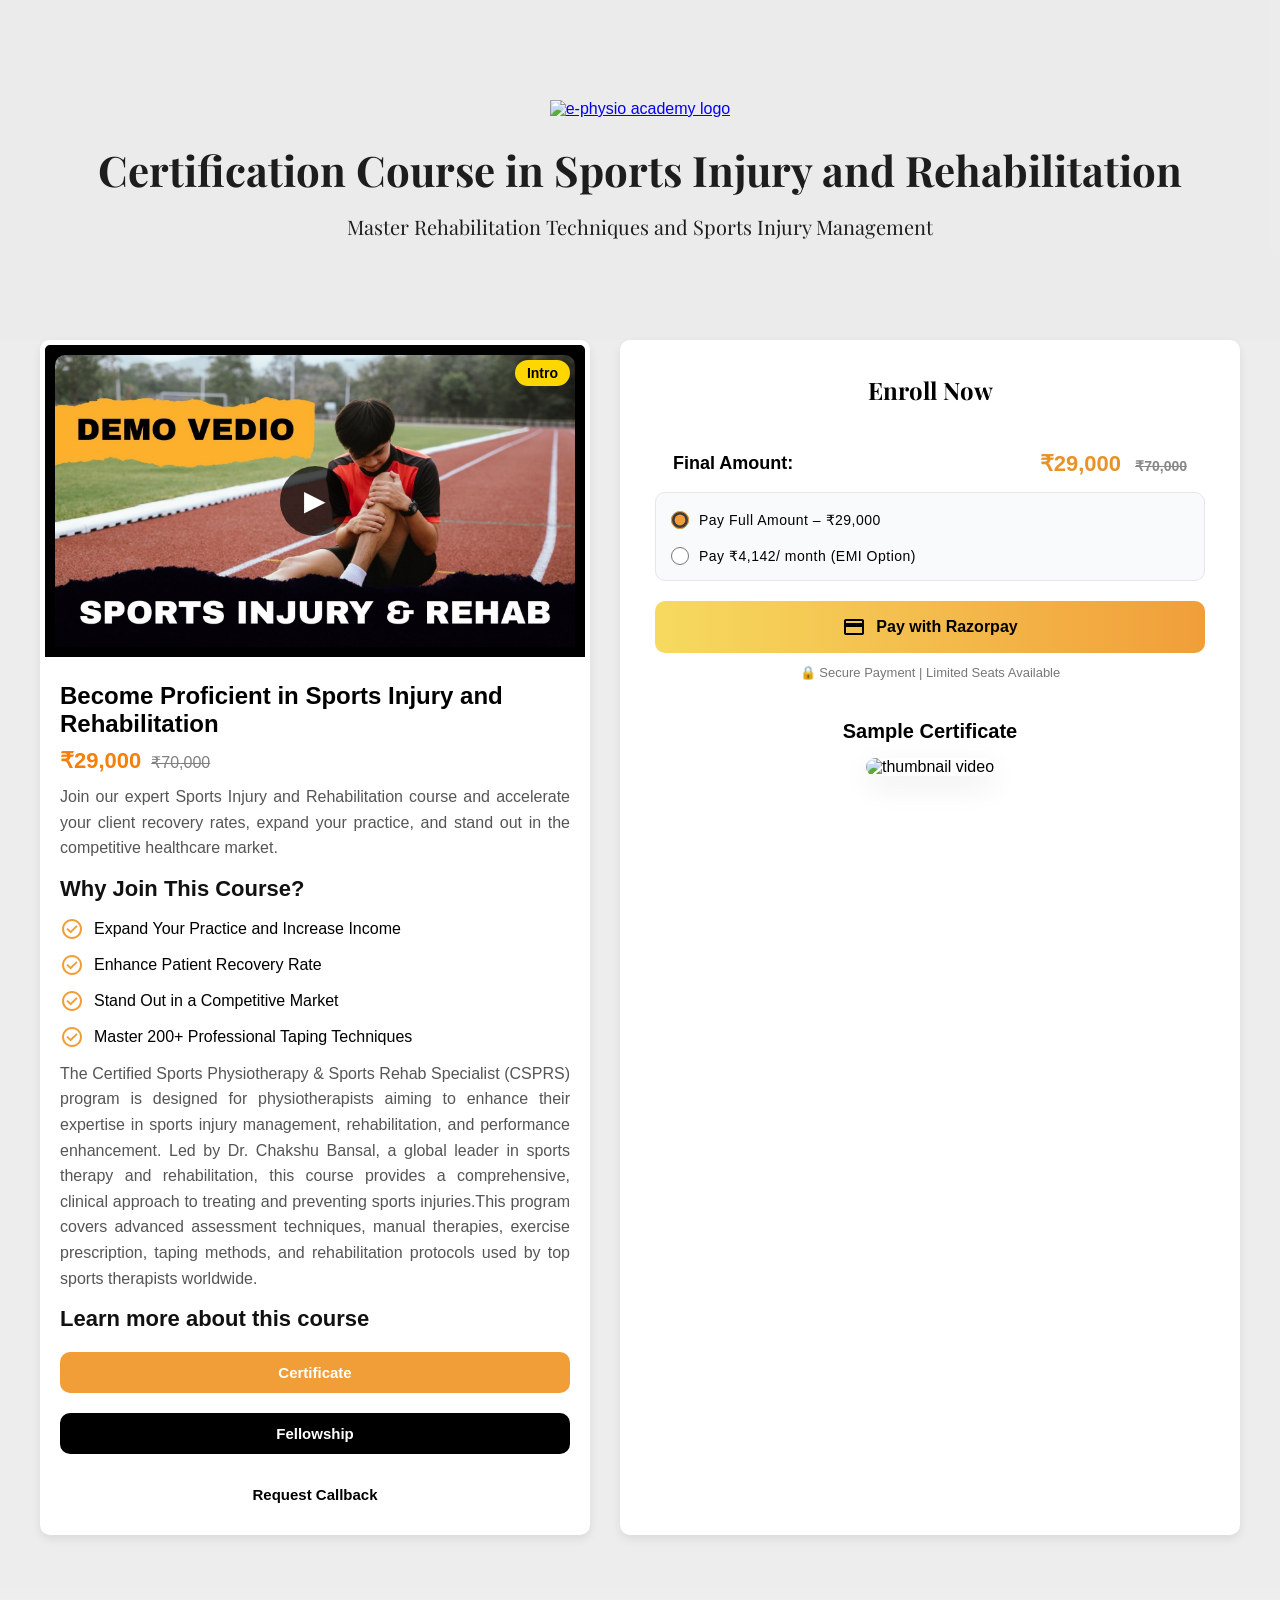
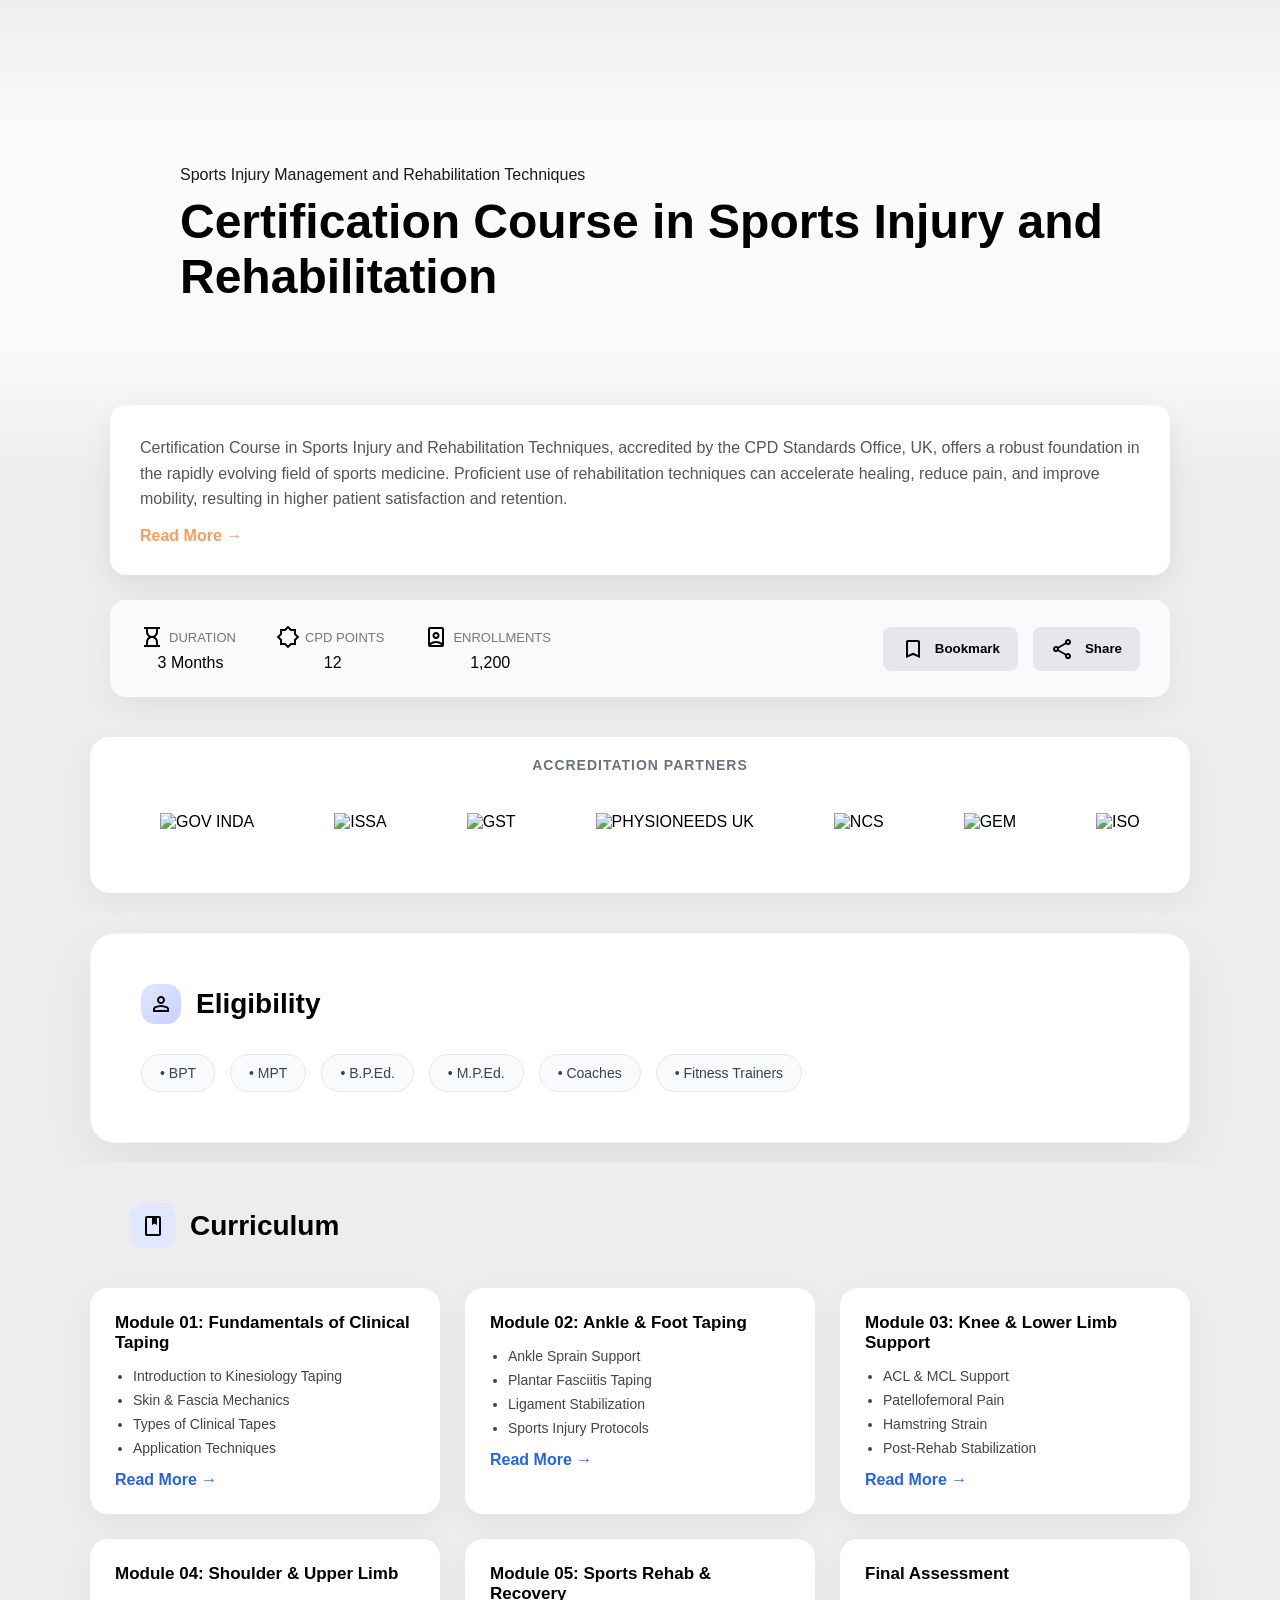
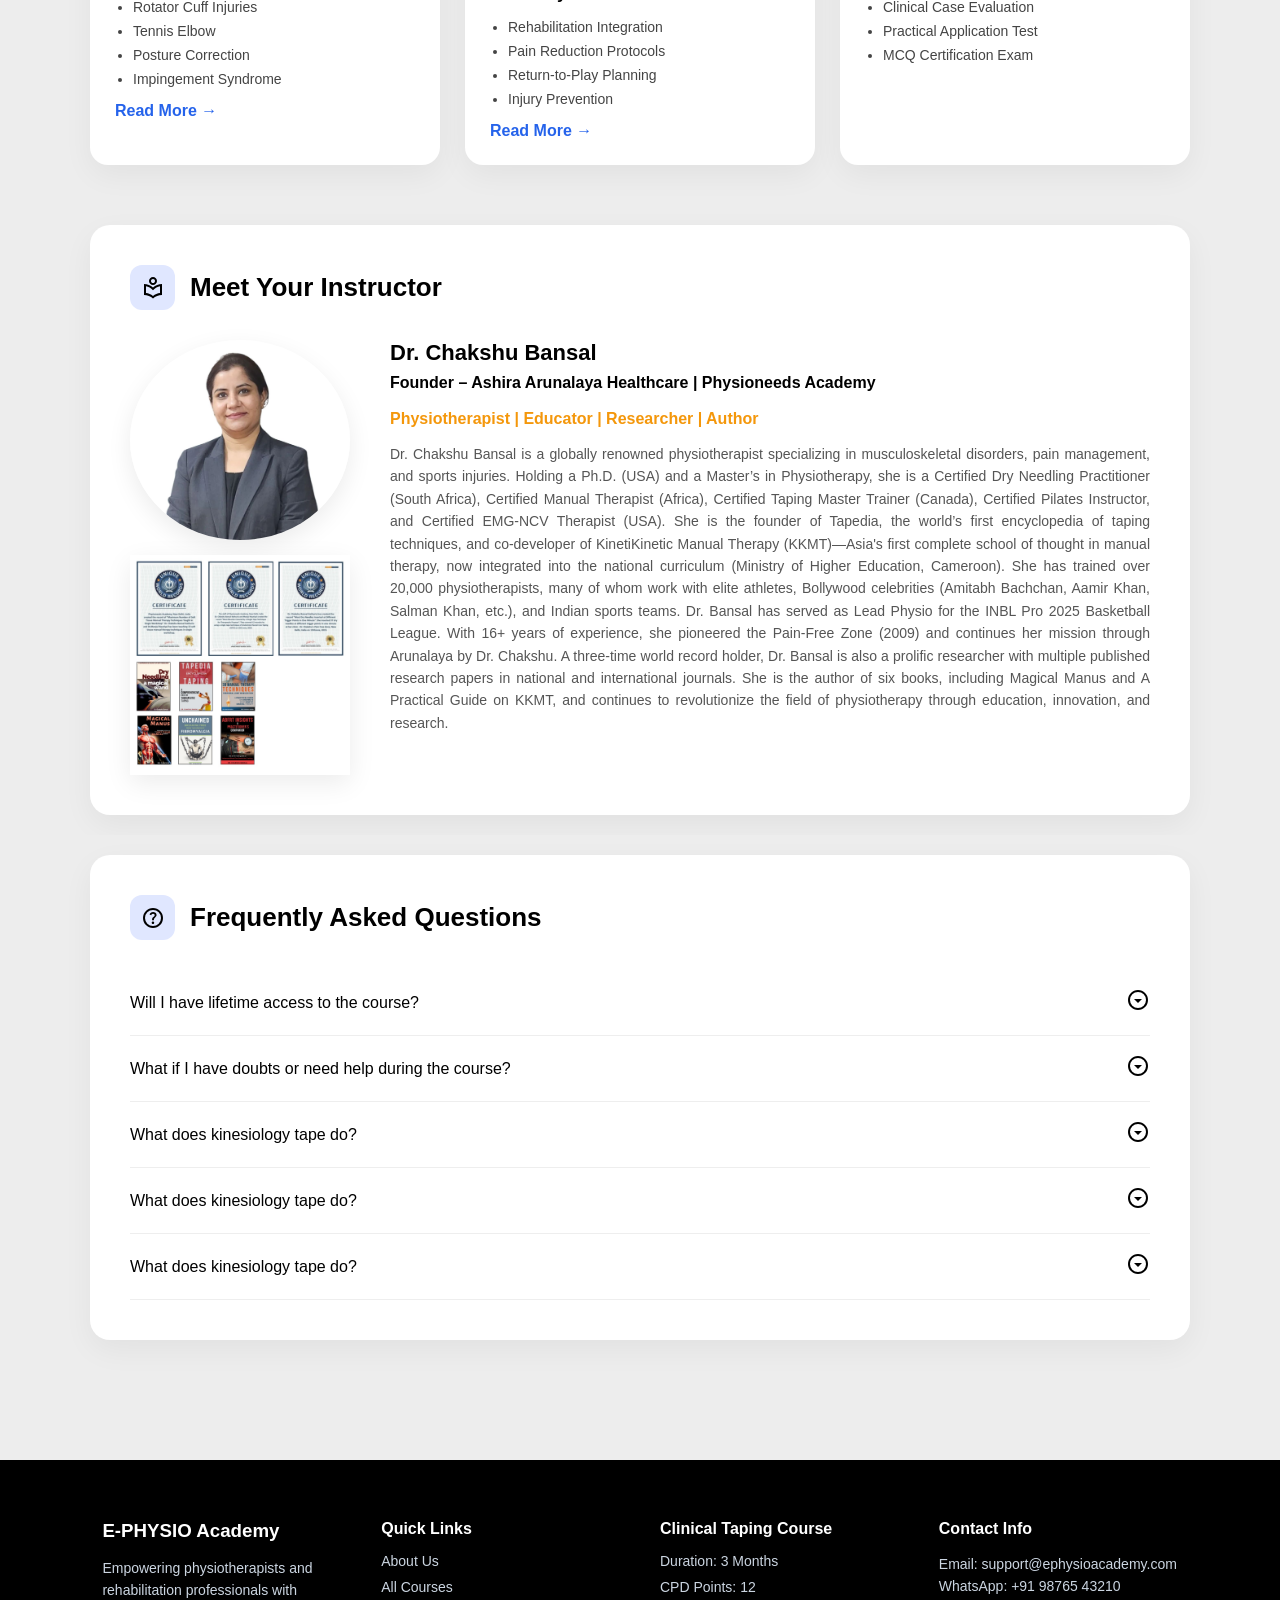
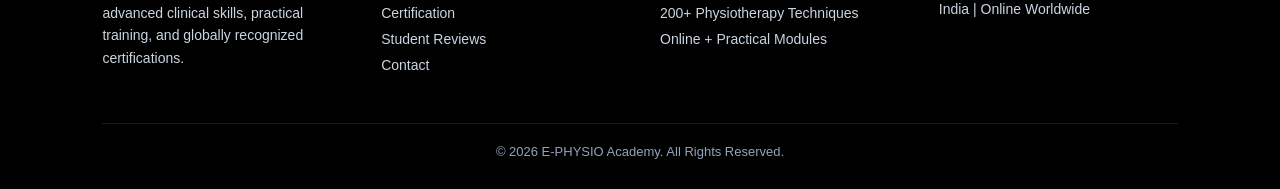
==== certificate.html @ f7349eca "update merger" ====
<!DOCTYPE html>
<html lang="en">
<head>
  <meta charset="UTF-8">
  <title>Certification Course in Clinical Taping</title>
  <link href="https://fonts.googleapis.com/css2?family=Poppins:wght@400;500;600;700&display=swap" rel="stylesheet">
  <link href="https://fonts.googleapis.com/css2?family=Playfair+Display:wght@400;600;700&display=swap" rel="stylesheet">
  <link rel="stylesheet" href="course_style.css">
  <link rel="stylesheet" href="course_style2.css">
  <link rel="icon" type="image/png" href="https://d502jbuhuh9wk.cloudfront.net/logos/62bd97c60cf2f0525dc732d0.png?v=8">
  <meta name="viewport" content="width=device-width, initial-scale=1.0">
</head>

<body>

  <script>
    window.addEventListener("load", function () {
      const elements = document.querySelectorAll(
        ".fade-top, .fade-left, .fade-right"
      );

      elements.forEach((el, index) => {
        setTimeout(() => {
          el.classList.add("fade-in");
        }, index * 200);
      });
    });
  </script>

  <section class="appointment-section">
    <!-- Logo -->
    <section class="hero-header">

    <div class="floating-squares">
          <span></span>
          <span></span>
          <span></span>
          <span></span>
          <span></span>
          <span></span>
          <span></span>
          <span></span>
          <span></span>
          <span></span>
          <span></span>
          <span></span>
          <span></span>
          <span></span>
          <span></span>
          <span></span>
          <span></span>
          <span></span>
          <span></span>
          <span></span>
    </div>
    
    <div class="logo fade-top">
        <a href="index.html">
          <img src="https://d502jbuhuh9wk.cloudfront.net/logos/62bd97c60cf2f0525dc732d0.png?v=8" alt="e-physio academy logo">
        </a>
    </div>

    <h1 class="main-heading fade-top">
      Certification Course in Sports Injury and Rehabilitation
    </h1>

    <h2 class="main-subheading fade-top">
      Master Rehabilitation Techniques and Sports Injury Management
    </h2>

  </section>


    <div class="container">

      <!-- LEFT COLUMN -->
      <div class="card left-card fade-left">
        <div class="image-box">
            <div class="video-wrapper" id="videoWrapper">
  
              <!-- Thumbnail -->
              <img 
                src="Sports-Injury-Thumbnail.jpeg" 
                alt="Course Intro Thumbnail"
                class="video-thumbnail"
              >

              <!-- Play Button -->
              <div class="play-button">▶</div>

            </div>

            <span class="badge">Intro</span>
        </div>

        <div class="card-content">
            <h2>Become Proficient in Sports Injury and Rehabilitation</h2>
            <p class="price"><b>₹29,000</b><span>₹70,000</span></p>

            <p class="description">
                Join our expert Sports Injury and Rehabilitation course and
                accelerate your client recovery rates, expand your practice, and stand out in the competitive healthcare market.
            </p>

            <h3>Why Join This Course?</h3>
            <ul>
                <li><svg xmlns="http://www.w3.org/2000/svg" height="24px" viewBox="0 -960 960 960" width="24px" fill="#F19E39"><path d="m424-296 282-282-56-56-226 226-114-114-56 56 170 170Zm56 216q-83 0-156-31.5T197-197q-54-54-85.5-127T80-480q0-83 31.5-156T197-763q54-54 127-85.5T480-880q83 0 156 31.5T763-763q54 54 85.5 127T880-480q0 83-31.5 156T763-197q-54 54-127 85.5T480-80Zm0-80q134 0 227-93t93-227q0-134-93-227t-227-93q-134 0-227 93t-93 227q0 134 93 227t227 93Zm0-320Z"/></svg>
                     Expand Your Practice and Increase Income</li>
                <li><svg xmlns="http://www.w3.org/2000/svg" height="24px" viewBox="0 -960 960 960" width="24px" fill="#F19E39"><path d="m424-296 282-282-56-56-226 226-114-114-56 56 170 170Zm56 216q-83 0-156-31.5T197-197q-54-54-85.5-127T80-480q0-83 31.5-156T197-763q54-54 127-85.5T480-880q83 0 156 31.5T763-763q54 54 85.5 127T880-480q0 83-31.5 156T763-197q-54 54-127 85.5T480-80Zm0-80q134 0 227-93t93-227q0-134-93-227t-227-93q-134 0-227 93t-93 227q0 134 93 227t227 93Zm0-320Z"/></svg>
                     Enhance Patient Recovery Rate</li>
                <li><svg xmlns="http://www.w3.org/2000/svg" height="24px" viewBox="0 -960 960 960" width="24px" fill="#F19E39"><path d="m424-296 282-282-56-56-226 226-114-114-56 56 170 170Zm56 216q-83 0-156-31.5T197-197q-54-54-85.5-127T80-480q0-83 31.5-156T197-763q54-54 127-85.5T480-880q83 0 156 31.5T763-763q54 54 85.5 127T880-480q0 83-31.5 156T763-197q-54 54-127 85.5T480-80Zm0-80q134 0 227-93t93-227q0-134-93-227t-227-93q-134 0-227 93t-93 227q0 134 93 227t227 93Zm0-320Z"/></svg>
                     Stand Out in a Competitive Market</li>
                <li><svg xmlns="http://www.w3.org/2000/svg" height="24px" viewBox="0 -960 960 960" width="24px" fill="#F19E39"><path d="m424-296 282-282-56-56-226 226-114-114-56 56 170 170Zm56 216q-83 0-156-31.5T197-197q-54-54-85.5-127T80-480q0-83 31.5-156T197-763q54-54 127-85.5T480-880q83 0 156 31.5T763-763q54 54 85.5 127T880-480q0 83-31.5 156T763-197q-54 54-127 85.5T480-80Zm0-80q134 0 227-93t93-227q0-134-93-227t-227-93q-134 0-227 93t-93 227q0 134 93 227t227 93Zm0-320Z"/></svg>
                     Master 200+ Professional Taping Techniques</li>
            </ul>

            <p class="description">
              The Certified Sports Physiotherapy & Sports Rehab Specialist (CSPRS) program is designed for physiotherapists aiming to enhance their expertise in sports injury management, rehabilitation, and performance enhancement. Led by Dr. Chakshu Bansal, a global leader in sports therapy and rehabilitation, this course provides a comprehensive, clinical approach to treating and preventing sports injuries.This program covers advanced assessment techniques, manual therapies, exercise prescription, taping methods, and rehabilitation protocols used by top sports therapists worldwide.            
            </p>

            <div class="course-buttons">
              <h3>Learn more about this course</h3>
              <a href="certificate.html" class="btn-yellow">Certificate</a>
              <a href="fellowship.html" class="btn-black">Fellowship</a>
              <button type="button" class="btn-white" id="callbackBtn">
                Request Callback
              </button>
            </div>

        </div>
      </div>

      <!-- RIGHT COLUMN -->
      <div class="card form-card fade-right">
        <form>

            <h2 class="form-title">Enroll Now</h2>

            <!-- Final Amount Box -->
            <div class="final-amount">
            <div>
                <strong>Final Amount:</strong>
            </div>
            <div class="price-box">
                ₹29,000 <span>₹70,000</span>
            </div>
            </div>

            <!-- EMI Options -->
            <div class="emi-option">
              <label class="emi-label">
                <input type="radio" name="paymentOption" value="full" checked>
                <span id="fullAmountText">Pay Full Amount – ₹29,000</span>
              </label>

              <label class="emi-label">
                <input type="radio" name="paymentOption" value="emi">
                <span id="emiText">Pay ₹4,142/ month (EMI Option)</span>
              </label>
            </div>

            <!-- Razorpay Button -->
            <button type="button" id="rzp-button1" class="razorpay-btn">
            <div class="razorpay-btn-div">
                <svg xmlns="http://www.w3.org/2000/svg" height="24px" 
                    viewBox="0 -960 960 960" width="24px" fill="#D9D9D9">
                <path d="M880-720v480q0 33-23.5 56.5T800-160H160q-33 0-56.5-23.5T80-240v-480q0-33 23.5-56.5T160-800h640q33 0 56.5 23.5T880-720Zm-720 80h640v-80H160v80Zm0 160v240h640v-240H160Zm0 240v-480 480Z"/>
                </svg>
                Pay with Razorpay
            </div>
            </button>
            <p class="secure-note">
            🔒 Secure Payment | Limited Seats Available
            </p>
             <!-- thumbnail video -->
            <div class="certificate-preview">
            <h3>Sample Certificate</h3>
            <img src="https://d502jbuhuh9wk.cloudfront.net/courses/645b4141e4b08c3db6046d0a/GMcUm5.png" 
                alt="thumbnail video">
            </div>
          </div>
        </form>
      </div>

    </div>
  </section>

  <!-- COURSE HERO SECTION -->
  <section class="course-hero">

    <div class="course-hero-overlay"></div>

    <div class="course-hero-content">
      <p class="course-category">Sports Injury Management and Rehabilitation Techniques</p>
      <h1>Certification Course in Sports Injury and Rehabilitation</h1>
    </div>

  </section>

  <!-- COURSE INFO CARD -->
  <section class="course-info-wrapper">

    <div class="course-description-card">
      <p>
        Certification Course in Sports Injury and Rehabilitation Techniques, accredited by the CPD Standards Office, UK,
        offers a robust foundation in the rapidly evolving field of sports medicine.
        Proficient use of rehabilitation techniques can accelerate healing, reduce pain, and improve mobility, resulting in higher patient satisfaction and retention.
      </p>

      <a href="#" class="read-more">Read More →</a>
    </div>

    <div class="course-stats-card">

      <div class="stats-left">
        <div class="stat-item">
          <span class="stat-label">
            <svg xmlns="http://www.w3.org/2000/svg" height="24px" viewBox="0 -960 960 960" width="24px" fill="#000000"><path d="M320-160h320v-120q0-66-47-113t-113-47q-66 0-113 47t-47 113v120Zm273-407q47-47 47-113v-120H320v120q0 66 47 113t113 47q66 0 113-47ZM160-80v-80h80v-120q0-61 28.5-114.5T348-480q-51-32-79.5-85.5T240-680v-120h-80v-80h640v80h-80v120q0 61-28.5 114.5T612-480q51 32 79.5 85.5T720-280v120h80v80H160Z"/></svg>
            Duration</span>
          <span class="stat-value">3 Months</span>
        </div>

        <div class="stat-item">
          <span class="stat-label">
            <svg xmlns="http://www.w3.org/2000/svg" height="24px" viewBox="0 -960 960 960" width="24px" fill="#000000"><path d="M480-28 346-160H160v-186L28-480l132-134v-186h186l134-132 134 132h186v186l132 134-132 134v186H614L480-28Zm0-112 100-100h140v-140l100-100-100-100v-140H580L480-820 380-720H240v140L140-480l100 100v140h140l100 100Zm0-340Z"/></svg>
            CPD Points</span>
          <span class="stat-value">12</span>
        </div>

        <div class="stat-item">
          <span class="stat-label">
            <svg xmlns="http://www.w3.org/2000/svg" height="24px" viewBox="0 -960 960 960" width="24px" fill="#000000"><path d="M480-240q-56 0-107 17.5T280-170v10h400v-10q-42-35-93-52.5T480-240Zm129-59q60 21 111 59v-560H240v560q51-38 111-59t129-21q69 0 129 21ZM437.5-497.5Q420-515 420-540t17.5-42.5Q455-600 480-600t42.5 17.5Q540-565 540-540t-17.5 42.5Q505-480 480-480t-42.5-17.5ZM240-80q-33 0-56.5-23.5T160-160v-640q0-33 23.5-56.5T240-880h480q33 0 56.5 23.5T800-800v640q0 33-23.5 56.5T720-80H240Zm339-361q41-41 41-99t-41-99q-41-41-99-41t-99 41q-41 41-41 99t41 99q41 41 99 41t99-41Zm-99-99Z"/></svg>
            Enrollments</span>
          <span class="stat-value">1,200</span>
        </div>
      </div>

      <div class="stats-right">
        <button class="bookmark-btn">
          <svg xmlns="http://www.w3.org/2000/svg" height="24px" viewBox="0 -960 960 960" width="24px" fill="#000000"><path d="M200-120v-640q0-33 23.5-56.5T280-840h400q33 0 56.5 23.5T760-760v640L480-240 200-120Zm80-122 200-86 200 86v-518H280v518Zm0-518h400-400Z"/></svg>
          Bookmark</button>
        <button class="share-btn">
          <svg xmlns="http://www.w3.org/2000/svg" height="24px" viewBox="0 -960 960 960" width="24px" fill="#000000"><path d="M680-80q-50 0-85-35t-35-85q0-6 3-28L282-392q-16 15-37 23.5t-45 8.5q-50 0-85-35t-35-85q0-50 35-85t85-35q24 0 45 8.5t37 23.5l281-164q-2-7-2.5-13.5T560-760q0-50 35-85t85-35q50 0 85 35t35 85q0 50-35 85t-85 35q-24 0-45-8.5T598-672L317-508q2 7 2.5 13.5t.5 14.5q0 8-.5 14.5T317-452l281 164q16-15 37-23.5t45-8.5q50 0 85 35t35 85q0 50-35 85t-85 35Zm0-80q17 0 28.5-11.5T720-200q0-17-11.5-28.5T680-240q-17 0-28.5 11.5T640-200q0 17 11.5 28.5T680-160ZM200-440q17 0 28.5-11.5T240-480q0-17-11.5-28.5T200-520q-17 0-28.5 11.5T160-480q0 17 11.5 28.5T200-440Zm508.5-291.5Q720-743 720-760t-11.5-28.5Q697-800 680-800t-28.5 11.5Q640-777 640-760t11.5 28.5Q663-720 680-720t28.5-11.5ZM680-200ZM200-480Zm480-280Z"/></svg>
          Share</button>
      </div>

    </div>

  </section>

  <!-- ACCREDITATION SECTION -->
  <section class="accreditation-section">

    <div class="accreditation-container">

      <h3 class="accreditation-title">
        ACCREDITATION PARTNERS
      </h3>

      <div class="logo-slider">
        <div class="logo-track">

          <!-- LOGOS (Duplicate for smooth infinite loop) -->
          <img src="https://media.licdn.com/dms/image/v2/C510BAQFmlUdxfHR-LA/company-logo_200_200/company-logo_200_200/0/1631435651230/government_of_india_official_logo?e=2147483647&v=beta&t=zUozBP9gchxBU2KLD9DvetkSTjK4zkDSd2TCr2N8EVA" alt="GOV INDA">
          <img src="https://encrypted-tbn0.gstatic.com/images?q=tbn:ANd9GcTQlPk_F0_y9FrfhgAh6MxdcJQU8hiaqNbDtA&s" alt="ISSA">
          <img src="https://5.imimg.com/data5/SELLER/Default/2021/7/FP/IX/YM/105526237/gst-registration-services.png" alt="GST">
          <img src="https://physioneedsacademy.uk/wp-content/uploads/2025/08/Untitled-design.png" alt="PHYSIONEEDS UK">
          <img src="https://encrypted-tbn0.gstatic.com/images?q=tbn:ANd9GcSzkZxfZpy2Dmo79ltSDT-8pK326NKdttpC3w&s" alt="NCS">

          <!-- Duplicate set (IMPORTANT for seamless scroll) -->
          <img src="https://upload.wikimedia.org/wikipedia/en/9/91/Government_e_Marketplace_Logo.png" alt="GEM">
          <img src="https://media.istockphoto.com/id/942287864/vector/iso-9001-2015-label-certification-new-version.jpg?s=612x612&w=0&k=20&c=BNxlzWbGc3v4GbNRSwqPrSpXQmabbjVLpxPXGMhvOaQ=" alt="ISO">
          <img src="https://encrypted-tbn0.gstatic.com/images?q=tbn:ANd9GcSWIsMoiJwLFXOAuG9cwQmL96bVEwF5JmxGog&s" alt="IAOTH">
          <img src="https://encrypted-tbn0.gstatic.com/images?q=tbn:ANd9GcQD2C9P6q_UM6OLnmlXPyCe6IZ11PAIzUvYfw&s" alt="UN">
          <img src="https://encrypted-tbn0.gstatic.com/images?q=tbn:ANd9GcR06yEQQxmjIMQjhbiYoqywtyVJY4YppQu8iw&s" alt="IRAP">

        </div>
      </div>

    </div>

  </section>


  <!-- ELIGIBILITY SECTION -->
  <section class="eligibility-section">

    <div class="eligibility-container">

      <div class="eligibility-header">
        <div class="eligibility-icon">
          <svg xmlns="http://www.w3.org/2000/svg" height="24px" viewBox="0 -960 960 960" width="24px" fill="#000000"><path d="M367-527q-47-47-47-113t47-113q47-47 113-47t113 47q47 47 47 113t-47 113q-47 47-113 47t-113-47ZM160-160v-112q0-34 17.5-62.5T224-378q62-31 126-46.5T480-440q66 0 130 15.5T736-378q29 15 46.5 43.5T800-272v112H160Zm80-80h480v-32q0-11-5.5-20T700-306q-54-27-109-40.5T480-360q-56 0-111 13.5T260-306q-9 5-14.5 14t-5.5 20v32Zm296.5-343.5Q560-607 560-640t-23.5-56.5Q513-720 480-720t-56.5 23.5Q400-673 400-640t23.5 56.5Q447-560 480-560t56.5-23.5ZM480-640Zm0 400Z"/></svg>
        </div>
        <h2>Eligibility</h2>
      </div>

      <div class="eligibility-list">

        <div class="eligibility-item">• BPT</div>
        <div class="eligibility-item">• MPT</div>
        <div class="eligibility-item">• B.P.Ed.</div>
        <div class="eligibility-item">• M.P.Ed.</div>
        <div class="eligibility-item">• Coaches</div>
        <div class="eligibility-item">• Fitness Trainers</div>
      </div>

    </div>

  </section>

  <!-- COURSE CURRICULUM GRID -->
  <section class="curriculum-section">

    <div class="curriculum-container">

      <div class="curriculum-header">
        <div class="curriculum-icon">
          <svg xmlns="http://www.w3.org/2000/svg" height="24px" viewBox="0 -960 960 960" width="24px" fill="#000000"><path d="M240-80q-33 0-56.5-23.5T160-160v-640q0-33 23.5-56.5T240-880h480q33 0 56.5 23.5T800-800v640q0 33-23.5 56.5T720-80H240Zm0-80h480v-640h-80v280l-100-60-100 60v-280H240v640Zm0 0v-640 640Zm200-360 100-60 100 60-100-60-100 60Z"/></svg>
        </div>
        <h2>Curriculum</h2>
      </div>

      <div class="curriculum-grid">

        <!-- Module 01 -->
        <div class="curriculum-card">
          <h3>Module 01: Fundamentals of Clinical Taping</h3>
          <ul>
            <li>Introduction to Kinesiology Taping</li>
            <li>Skin & Fascia Mechanics</li>
            <li>Types of Clinical Tapes</li>
            <li>Application Techniques</li>
          </ul>
          <a href="#">Read More →</a>
        </div>

        <!-- Module 02 -->
        <div class="curriculum-card">
          <h3>Module 02: Ankle & Foot Taping</h3>
          <ul>
            <li>Ankle Sprain Support</li>
            <li>Plantar Fasciitis Taping</li>
            <li>Ligament Stabilization</li>
            <li>Sports Injury Protocols</li>
          </ul>
          <a href="#">Read More →</a>
        </div>

        <!-- Module 03 -->
        <div class="curriculum-card">
          <h3>Module 03: Knee & Lower Limb Support</h3>
          <ul>
            <li>ACL & MCL Support</li>
            <li>Patellofemoral Pain</li>
            <li>Hamstring Strain</li>
            <li>Post-Rehab Stabilization</li>
          </ul>
          <a href="#">Read More →</a>
        </div>

        <!-- Module 04 -->
        <div class="curriculum-card">
          <h3>Module 04: Shoulder & Upper Limb</h3>
          <ul>
            <li>Rotator Cuff Injuries</li>
            <li>Tennis Elbow</li>
            <li>Posture Correction</li>
            <li>Impingement Syndrome</li>
          </ul>
          <a href="#">Read More →</a>
        </div>

        <!-- Module 05 -->
        <div class="curriculum-card">
          <h3>Module 05: Sports Rehab & Recovery</h3>
          <ul>
            <li>Rehabilitation Integration</li>
            <li>Pain Reduction Protocols</li>
            <li>Return-to-Play Planning</li>
            <li>Injury Prevention</li>
          </ul>
          <a href="#">Read More →</a>
        </div>

        <!-- Final Assessment -->
        <div class="curriculum-card">
          <h3>Final Assessment</h3>
          <ul>
            <li>Clinical Case Evaluation</li>
            <li>Practical Application Test</li>
            <li>MCQ Certification Exam</li>
          </ul>
        </div>

      </div>
    </div>
  </section>

  <script>
    document.addEventListener("DOMContentLoaded", function () {

      const accordionHeaders = document.querySelectorAll(".accordion-header");

      accordionHeaders.forEach(header => {
        header.addEventListener("click", () => {
          const content = header.nextElementSibling;
          const icon = header.querySelector("span");

          if (content.style.maxHeight) {
            content.style.maxHeight = null;
            icon.textContent = "+";
          } else {
            content.style.maxHeight = content.scrollHeight + "px";
            icon.textContent = "−";
          }
        });
      });

    });
  </script>

  <!-- INSTRUCTOR SECTION -->
  <section class="instructor-section">

      <div class="instructor-container">

        <div class="instructor-header">
          <div class="instructor-icon">
            <svg xmlns="http://www.w3.org/2000/svg" height="24px" viewBox="0 -960 960 960" width="24px" fill="#000000"><path d="M480-60q-72-68-165-104t-195-36v-440q101 0 194 36.5T480-498q73-69 166-105.5T840-640v440q-103 0-195.5 36T480-60Zm0-104q63-47 134-75t146-37v-276q-73 13-143.5 52.5T480-394q-66-66-136.5-105.5T200-552v276q75 9 146 37t134 75ZM367-647q-47-47-47-113t47-113q47-47 113-47t113 47q47 47 47 113t-47 113q-47 47-113 47t-113-47Zm169.5-56.5Q560-727 560-760t-23.5-56.5Q513-840 480-840t-56.5 23.5Q400-793 400-760t23.5 56.5Q447-680 480-680t56.5-23.5ZM480-760Zm0 366Z"/></svg>
          </div>
          <h2>Meet Your Instructor</h2>
        </div>

        <div class="instructor-content">

          <div class="instructor-image">
            <img src="chakshu maam profile.jpeg" 
                alt="Instructor" class="img-profile">
            <img src="accomplishments.jpeg" 
                alt="Instructor" class="img-credit">
          </div>

          <div class="instructor-details">
            <h3>Dr. Chakshu Bansal</h3>
            <h4> Founder – Ashira Arunalaya Healthcare | Physioneeds Academy </h4>
            <br>
            <p class="instructor-title">
              Physiotherapist | Educator | Researcher | Author
              <br>
            </p>

            <p class="instructor-description">
              Dr. Chakshu Bansal is a globally renowned physiotherapist specializing in musculoskeletal disorders, pain management, and sports injuries. Holding a Ph.D. (USA) and a Master’s in Physiotherapy, she is a Certified Dry Needling Practitioner (South Africa), Certified Manual Therapist (Africa), Certified Taping Master Trainer (Canada), Certified Pilates Instructor, and Certified EMG-NCV Therapist (USA). She is the founder of Tapedia, the world’s first encyclopedia of taping techniques, and co-developer of KinetiKinetic Manual Therapy (KKMT)—Asia's first complete school of thought in manual therapy, now integrated into the national curriculum (Ministry of Higher Education, Cameroon). She has trained over 20,000 physiotherapists, many of whom work with elite athletes, Bollywood celebrities (Amitabh Bachchan, Aamir Khan, Salman Khan, etc.), and Indian sports teams. Dr. Bansal has served as Lead Physio for the INBL Pro 2025 Basketball League. With 16+ years of experience, she pioneered the Pain-Free Zone (2009) and continues her mission through Arunalaya by Dr. Chakshu. A three-time world record holder, Dr. Bansal is also a prolific researcher with multiple published research papers in national and international journals. She is the author of six books, including Magical Manus and A Practical Guide on KKMT, and continues to revolutionize the field of physiotherapy through education, innovation, and research.
            </p>
          </div>

        </div>

      </div>

  </section>

  <section class="faq-section">

    <div class="faq-container">

      <div class="faq-header">
        <div class="faq-icon">
          <svg xmlns="http://www.w3.org/2000/svg" height="24px" viewBox="0 -960 960 960" width="24px" fill="#000000"><path d="M513.5-254.5Q528-269 528-290t-14.5-35.5Q499-340 478-340t-35.5 14.5Q428-311 428-290t14.5 35.5Q457-240 478-240t35.5-14.5ZM442-394h74q0-33 7.5-52t42.5-52q26-26 41-49.5t15-56.5q0-56-41-86t-97-30q-57 0-92.5 30T342-618l66 26q5-18 22.5-39t53.5-21q32 0 48 17.5t16 38.5q0 20-12 37.5T506-526q-44 39-54 59t-10 73Zm38 314q-83 0-156-31.5T197-197q-54-54-85.5-127T80-480q0-83 31.5-156T197-763q54-54 127-85.5T480-880q83 0 156 31.5T763-763q54 54 85.5 127T880-480q0 83-31.5 156T763-197q-54 54-127 85.5T480-80Zm0-80q134 0 227-93t93-227q0-134-93-227t-227-93q-134 0-227 93t-93 227q0 134 93 227t227 93Zm0-320Z"/></svg>
        </div>
        <h2>Frequently Asked Questions</h2>
      </div>

      <!-- FAQ Item -->
      <div class="faq-item">
        <div class="faq-question">
          Will I have lifetime access to the course?
          <span class="faq-toggle">
            <svg xmlns="http://www.w3.org/2000/svg" height="24px" viewBox="0 -960 960 960" width="24px" fill="#000000"><path d="m480-360 160-160H320l160 160Zm0 280q-83 0-156-31.5T197-197q-54-54-85.5-127T80-480q0-83 31.5-156T197-763q54-54 127-85.5T480-880q83 0 156 31.5T763-763q54 54 85.5 127T880-480q0 83-31.5 156T763-197q-54 54-127 85.5T480-80Zm0-80q134 0 227-93t93-227q0-134-93-227t-227-93q-134 0-227 93t-93 227q0 134 93 227t227 93Zm0-320Z"/></svg>
          </span>
        </div>
        <div class="faq-answer">
          Yes! Once enrolled, you will have lifetime access to all course materials, including updates and future enhancements.
        </div>
      </div>

      <div class="faq-item">
        <div class="faq-question">
          What if I have doubts or need help during the course?
          <span class="faq-toggle">
            <svg xmlns="http://www.w3.org/2000/svg" height="24px" viewBox="0 -960 960 960" width="24px" fill="#000000"><path d="m480-360 160-160H320l160 160Zm0 280q-83 0-156-31.5T197-197q-54-54-85.5-127T80-480q0-83 31.5-156T197-763q54-54 127-85.5T480-880q83 0 156 31.5T763-763q54 54 85.5 127T880-480q0 83-31.5 156T763-197q-54 54-127 85.5T480-80Zm0-80q134 0 227-93t93-227q0-134-93-227t-227-93q-134 0-227 93t-93 227q0 134 93 227t227 93Zm0-320Z"/></svg>
          </span>
        </div>
        <div class="faq-answer">
          You will have access to community support, expert guidance, and Q&A sessions to help you with your learning journey.
        </div>
      </div>

      <div class="faq-item">
        <div class="faq-question">
          What does kinesiology tape do?
          <span class="faq-toggle">
            <svg xmlns="http://www.w3.org/2000/svg" height="24px" viewBox="0 -960 960 960" width="24px" fill="#000000"><path d="m480-360 160-160H320l160 160Zm0 280q-83 0-156-31.5T197-197q-54-54-85.5-127T80-480q0-83 31.5-156T197-763q54-54 127-85.5T480-880q83 0 156 31.5T763-763q54 54 85.5 127T880-480q0 83-31.5 156T763-197q-54 54-127 85.5T480-80Zm0-80q134 0 227-93t93-227q0-134-93-227t-227-93q-134 0-227 93t-93 227q0 134 93 227t227 93Zm0-320Z"/></svg>
          </span>
        </div>
        <div class="faq-answer">
         Kinesiology tape is a lightweight, flexible adhesive tape designed to support muscles and enhance movement. Widely used by athletes and therapists, it helps alleviate pain, reduce swelling, and provide stability to joints and muscles. Its elastic nature mimics skin elasticity, allowing unrestricted motion while promoting recovery and performance.
        </div>
      </div>

      <div class="faq-item">
        <div class="faq-question">
          What does kinesiology tape do?
          <span class="faq-toggle">
            <svg xmlns="http://www.w3.org/2000/svg" height="24px" viewBox="0 -960 960 960" width="24px" fill="#000000"><path d="m480-360 160-160H320l160 160Zm0 280q-83 0-156-31.5T197-197q-54-54-85.5-127T80-480q0-83 31.5-156T197-763q54-54 127-85.5T480-880q83 0 156 31.5T763-763q54 54 85.5 127T880-480q0 83-31.5 156T763-197q-54 54-127 85.5T480-80Zm0-80q134 0 227-93t93-227q0-134-93-227t-227-93q-134 0-227 93t-93 227q0 134 93 227t227 93Zm0-320Z"/></svg>
          </span>
        </div>
        <div class="faq-answer">
          Kinesiology tape is a lightweight, flexible adhesive tape designed to support muscles and enhance movement. Widely used by athletes and therapists, it helps alleviate pain, reduce swelling, and provide stability to joints and muscles. Its elastic nature mimics skin elasticity, allowing unrestricted motion while promoting recovery and performance.
        </div>
      </div>

      <div class="faq-item">
        <div class="faq-question">
          What does kinesiology tape do?
          <span class="faq-toggle">
            <svg xmlns="http://www.w3.org/2000/svg" height="24px" viewBox="0 -960 960 960" width="24px" fill="#000000"><path d="m480-360 160-160H320l160 160Zm0 280q-83 0-156-31.5T197-197q-54-54-85.5-127T80-480q0-83 31.5-156T197-763q54-54 127-85.5T480-880q83 0 156 31.5T763-763q54 54 85.5 127T880-480q0 83-31.5 156T763-197q-54 54-127 85.5T480-80Zm0-80q134 0 227-93t93-227q0-134-93-227t-227-93q-134 0-227 93t-93 227q0 134 93 227t227 93Zm0-320Z"/></svg>
          </span>
        </div>
        <div class="faq-answer">
          Kinesiology tape is a lightweight, flexible adhesive tape designed to support muscles and enhance movement. Widely used by athletes and therapists, it helps alleviate pain, reduce swelling, and provide stability to joints and muscles. Its elastic nature mimics skin elasticity, allowing unrestricted motion while promoting recovery and performance.
        </div>
      </div>
    </div>
  </section>

  <!-- FOOTER -->
  <footer class="course-footer">

    <div class="footer-container">

      <!-- Column 1 -->
      <div class="footer-col">
        <h3>E-PHYSIO Academy</h3>
        <p>
          Empowering physiotherapists and rehabilitation professionals with
          advanced clinical skills, practical training, and globally
          recognized certifications.
        </p>
      </div>

      <!-- Column 2 -->
      <div class="footer-col">
        <h4>Quick Links</h4>
        <ul>
          <li><a href="#">About Us</a></li>
          <li><a href="#">All Courses</a></li>
          <li><a href="#">Certification</a></li>
          <li><a href="#">Student Reviews</a></li>
          <li><a href="#">Contact</a></li>
        </ul>
      </div>

      <!-- Column 3 -->
      <div class="footer-col">
        <h4>Clinical Taping Course</h4>
        <ul>
          <li>Duration: 3 Months</li>
          <li>CPD Points: 12</li>
          <li>200+ Physiotherapy Techniques</li>
          <li>Online + Practical Modules</li>
        </ul>
      </div>

      <!-- Column 4 -->
      <div class="footer-col">
        <h4>Contact Info</h4>
        <p>Email: support@ephysioacademy.com</p>
        <p>WhatsApp: +91 98765 43210</p>
        <p>India | Online Worldwide</p>
      </div>

    </div>

    <div class="footer-bottom">
      © 2026 E-PHYSIO Academy. All Rights Reserved.
    </div>

  </footer>

  <!-- Callback Modal -->
  <div class="callback-modal" id="callbackModal">
    <div class="callback-content">

        <span class="close-modal" id="closeModal">&times;</span>

        <h3>Request a Callback</h3>

        <form id="callbackForm">
          <input type="text" id="userName" placeholder="Your Name" required>
          <input type="tel" id="userPhone" placeholder="Phone Number" required>
          <button type="submit" class="btn-yellow">Submit</button>
        </form>

        <p class="success-message" id="successMessage">
          ✅ We will contact you shortly
        </p>

      </div>
    </div>
    <script>
        document.getElementById("videoWrapper").addEventListener("click", function () {
          
          const iframe = document.createElement("iframe");

          iframe.setAttribute(
            "src",
            "https://player.vimeo.com/video/1061959326?h=64ed53d3e3&autoplay=1"
          );

          iframe.setAttribute("frameborder", "0");
          iframe.setAttribute("allow", "autoplay; fullscreen; picture-in-picture");
          iframe.setAttribute("allowfullscreen", "");
          
          iframe.style.position = "absolute";
          iframe.style.top = "0";
          iframe.style.left = "0";
          iframe.style.width = "100%";
          iframe.style.height = "100%";

          this.innerHTML = "";
          this.appendChild(iframe);
        });
    </script>
</body>

<script>
  document.querySelectorAll(".faq-item").forEach(item => {
    item.addEventListener("click", () => {
      item.classList.toggle("active");
    });
  });

  const modal = document.getElementById("callbackModal");
  const openBtn = document.getElementById("callbackBtn");
  const closeBtn = document.getElementById("closeModal");
  const form = document.getElementById("callbackForm");
  const successMessage = document.getElementById("successMessage");

  openBtn.onclick = () => {
    modal.style.display = "flex";
  };

  closeBtn.onclick = () => {
    modal.style.display = "none";
  };

  window.onclick = (e) => {
    if (e.target === modal) {
      modal.style.display = "none";
    }
  };

  form.addEventListener("submit", function(e) {
    e.preventDefault();

    const name = document.getElementById("userName").value.trim();
    const phone = document.getElementById("userPhone").value.trim();

    if (name !== "" && phone.length >= 8) {
      form.style.display = "none";
      successMessage.style.display = "block";

      setTimeout(() => {
        modal.style.display = "none";
        form.reset();
        form.style.display = "block";
        successMessage.style.display = "none";
      }, 2000);
    }
  });
</script>


</html>
---- course_style.css ----
* {
  margin: 0;
  padding: 0;
  box-sizing: border-box;
  font-family: 'Inter', sans-serif;
}

body {
  background: #EDEDED;
  font-family: 'Poppins', sans-serif;
}

.appointment-section {
  padding: 0 0 50px 0;
}

/* HERO HEADER SECTION */
.hero-header {
  position: relative;
  text-align: center;
  padding: 100px 0;
  overflow: hidden;
  color: #1d1d1d;
  position: relative;
  overflow: hidden;
}

.floating-squares {
  position: absolute;
  inset: 0;
  overflow: hidden;
  z-index: -2;
}

/* Individual Squares */
.floating-squares span {
  position: absolute;
  display: block;
  width: 40px;
  height: 40px;
  background: rgba(245, 183, 68, 0.952);
  animation: floatSquares 20s linear infinite;
  top: -60px; 
  border-radius: 6px;
}

/* Different sizes & positions */
.floating-squares span:nth-child(1) {
  left: 10%;
  width: 30px;
  height: 30px;
  animation-duration: 18s;
}

.floating-squares span:nth-child(2) {
  left: 25%;
  width: 50px;
  height: 50px;
  animation-duration: 22s;
  animation-delay: 2s;
}

.floating-squares span:nth-child(3) {
  left: 50%;
  animation-duration: 20s;
  animation-delay: 4s;
}

.floating-squares span:nth-child(4) {
  left: 70%;
  width: 60px;
  height: 60px;
  animation-duration: 25s;
}

.floating-squares span:nth-child(5) {
  left: 85%;
  width: 25px;
  height: 25px;
  animation-duration: 17s;
}

/* Animation */
@keyframes floatSquares {
  0% {
    transform: translateY(0) rotate(0deg);
    opacity: 1;
  }
  100% {
    transform: translateY(100vh) rotate(360deg);
    opacity: 0;
  }
}


/* Dark overlay for readability */
.hero-header::after {
  content: "";
  position: absolute;
  inset: 0;
  background: rgba(235, 235, 235, 0.6);
  z-index: -1;
}

/* Gradient Animation */
@keyframes gradientMove {
  0% { background-position: 0% 50%; }
  50% { background-position: 100% 50%; }
  100% { background-position: 0% 50%; }
}

/* LOGO */
.logo img {
  width: 110px;
  margin-bottom: 10px;
  animation: floatLogo 3s ease-in-out infinite alternate;
}

@keyframes floatLogo {
  from { transform: translateY(0px); }
  to { transform: translateY(-8px); }
}

/* MAIN HEADING */
.main-heading {
  font-family: 'Playfair Display', serif;
  font-size: 42px;
  font-weight: 700;
  margin-bottom: 15px;
  line-height: 1.3;
}

.form-title{
  font-family: 'Playfair Display', serif;
  font-size: 32px;
  font-weight: 700;
  margin-bottom: 15px;
  line-height: 1.3;
}

.main-subheading {
  font-family: 'Playfair Display', serif;
  font-size: 20px;
  font-weight: 400;
  opacity: 0.9;
}

/* Responsive */
@media (max-width: 768px) {
  .main-heading {
    font-size: 28px;
  }

  .main-subheading {
    font-size: 16px;
  }
}

.final-amount{
  font-family: 'Playfair Display', serif;
  font-size: 18px;
  font-weight: 500;
}

/* Layout */
.container {
  max-width: 1200px;
  margin: auto;
  display: flex;
  gap: 30px;
  flex-wrap: wrap;
}

.card {
  background: #fff;
  border-radius: 10px;
  box-shadow: 0 4px 10px rgba(0,0,0,0.08);
  flex: 1;
  min-width: 320px;
}

/* LEFT CARD */
.image-box {
  position: relative;
  border-radius: 10px 10px 0 0;
  overflow: hidden; /* Important for rounded video */
  padding: 10px;
  background-color: #000;
  border: solid 5px #ffffff;
}

/* Responsive Video Container */
.video-wrapper {
  position: relative;
  width: 100%;
  padding-top: 56.25%; /* 16:9 Ratio */
}

.video-wrapper iframe {
  position: absolute;
  top: 0;
  left: 0;
  width: 100%;
  height: 100%;
  border: 0;
  border-radius: 10px 10px 0 0;
}

/* Badge */
.badge {
  position: absolute;
  top: 15px;
  right: 15px;
  background: gold;
  padding: 5px 12px;
  border-radius: 20px;
  font-size: 14px;
  font-weight: bold;
  z-index: 3;
}


.card-content {
  padding: 20px;
}

.card-content h2 {
  margin-bottom: 10px;
}

/* Overview Title */
.card-content h3 {
  font-size: 22px;
  margin-bottom: 15px;
  font-weight: 700;
  color: #111;
}

/* Ordered List */
.card-content ol {
  padding-left: 20px;
  margin-top: 10px;
  counter-reset: item;
  list-style: decimal;
}

/* List Items */
.card-content ol li {
  margin-bottom: 12px;
  line-height: 1.6;
  color: #444;
  font-size: 15px;
}

.price {
  font-size: 22px;
  color: #F4800B;
  margin-bottom: 10px;
}

.price span {
  text-decoration: line-through;
  color: gray;
  font-size: 16px;
  margin-left: 10px;
}

.certificate-preview {
  margin-top: 40px;
  text-align: center;
}

.certificate-preview h3 {
  margin-bottom: 15px;
  font-size: 20px;
  font-weight: 600;
}

.certificate-preview img {
  width: 100%;
  max-width: 500px;
  border-radius: 12px;
  box-shadow: 0 10px 30px rgba(0,0,0,0.08);
  transition: transform 0.3s ease;
}

.certificate-preview img:hover {
  transform: scale(1.03);
}

.description {
  margin-bottom: 15px;
  color: #555;
  line-height: 1.6;
  text-align: justify;
}

/* Course Meta List */
.course-meta {
  margin-top: 10px;
  padding-left: 18px;
  margin-bottom: 25px;
}

.course-meta li {
  margin-bottom: 6px;
  font-size: 14px;
  color: #444;
}

/* Button Container */
.course-buttons a,
.course-buttons button {
  display: flex;
  flex-direction: column;   /* stack vertically */
  gap: 12px;
  margin-top: 20px;
  align-items: center;
  justify-content: center;
}

/* Make buttons full width */
.course-buttons a,
.course-buttons button {
  width: 100%;
  padding: 12px 0;
  border-radius: 10px;
  font-size: 15px;
  font-weight: 600;
  text-decoration: none;
  text-align: center;
  transition: all 0.3s ease;
}

.course-buttons button {
  border: none;
}

/* Yellow Button */
.btn-yellow {
  background: #F19E39;
  color: #fff;
}

.btn-yellow:hover {
  background: #d9821f;
  transform: translateY(-2px);
}

/* Black Button */
.btn-black {
  background: #000;
  color: #fff;
}

.btn-black:hover {
  background: #222;
  transform: translateY(-2px);
}

/* White Button */
.btn-white {
  background: #fff;
  color: #000;
  border: 1px solid #ddd;
}

.btn-white:hover {
  background: #f5f5f5;
  transform: translateY(-2px);
}


.card-content ul {
  list-style: none;
  margin-top: 10px;
}

.card-content ul {
  list-style: none;
  padding: 0;
}

.card-content li {
  display: flex;
  align-items: center;      /* vertical alignment */
  gap: 10px;                /* space between icon and text */
  text-align: left;
  margin-bottom: 12px;
}

.card-content li svg {
  flex-shrink: 0;
}

/* FORM */
.form-card {
  padding: 35px;
}

.form-container {
  max-width: 500px;
  margin: 50px auto;
  padding: 40px;
  background: #fff;
  border-radius: 16px;
  box-shadow: 0 10px 30px rgba(0,0,0,0.06);
  border-top: 5px solid #F4970B;
}

/* Title */
.form-title {
  margin-bottom: 30px;
  color: #000;
  font-size: 24px;
  font-weight: 700;
  text-align: center;
  position: relative;
}

.form-title span {
  color: #F4970B;
}

/* Labels */
form label {
  display: block;
  margin: 18px 0 8px;
  font-weight: 600;
  font-size: 16px;
  letter-spacing: 0.5px;
  color: #000;
}

/* Inputs */
form input,
form select {
  width: 100%;
  padding: 14px;
  border-radius: 10px;
  border: 1px solid #e5e5e5;
  font-size: 14px;
  background: #fff;
  transition: all 0.3s ease;
}

/* Focus State */
form input:focus,
form select:focus {
  border-color: #F4970B;
  box-shadow: 0 0 0 3px rgba(244,151,11,0.15);
  outline: none;
}

/* Button */
.form-btn {
  width: 100%;
  margin-top: 25px;
  padding: 14px;
  border: none;
  border-radius: 10px;
  background: #F4970B;
  color: #fff;
  font-size: 15px;
  font-weight: 600;
  cursor: pointer;
  transition: all 0.3s ease;
}

.form-btn:hover {
  background: #000;
  transform: translateY(-2px);
}

/* Terms */
.terms {
  margin-top: 20px;
}

.terms-label {
  display: flex;
  align-items: center;
  gap: 10px;
  font-size: 14px;
  cursor: pointer;
}

.terms-label input[type="checkbox"] {
  width: 16px;
  height: 16px;
  cursor: pointer;
}

.terms-label a {
  color: blue;
  font-weight: 600;
  text-decoration: none;
}

.terms-label a:hover {
  text-decoration: underline;
}


/* Final Amount */
.final-amount {
  margin-top: 20px;
  padding: 15px 18px;
  border-radius: 10px;
  background: #ffffff;
  display: flex;
  justify-content: space-between;
  align-items: center;
}

.price-box {
  font-size: 22px;
  font-weight: bold;
  color: #e99227;
}

.price-box span {
  text-decoration: line-through;
  font-size: 14px;
  color: #888;
  margin-left: 8px;
}

.emi-option {
  background: #f9fafb;
  padding: 0 15px 15px 15px;
  border-radius: 10px;
  margin: 0 0 15px 0;
  border: 1px solid #e5e7eb;
}

.emi-label {
  display: flex;
  align-items: center;
  gap: 10px;
  margin-bottom: 10px;
  font-weight: 500;
  cursor: pointer;
}

.emi-label:last-child {
  margin-bottom: 0;
}

.emi-label input {
  accent-color: #F19E39;
  width: 18px;
  height: 18px;
}

.emi-label span {
  font-size: 14px;
}

/* Razorpay Button */
.razorpay-btn {
  margin-top: 20px;
  width: 100%;
  padding: 14px;
  border-radius: 10px;
  border: none;
  background: linear-gradient(90deg, #f6da5f, #F19E39);
  color: black;
  font-size: 16px;
  font-weight: 600;
  cursor: pointer;

  display: flex;
  justify-content: center;  /* center horizontally */
  align-items: center;      /* center vertically */
}

.razorpay-btn-div {
  display: flex;
  align-items: center;
  gap: 10px;
}

.razorpay-btn svg {
  flex-shrink: 0;
  fill: black
}

.razorpay-btn:hover {
  opacity: 0.9;
  transform: translateY(-1px);
}

.secure-note {
  text-align: center;
  margin-top: 12px;
  font-size: 13px;
  color: #777;
}

.row {
  display: flex;
  gap: 15px;
}

.col {
  flex: 1;
}

.btn {
  margin-top: 20px;
  width: 100%;
  padding: 12px;
  background: #F4800B;
  color: #fff;
  border: none;
  border-radius: 6px;
  cursor: pointer;
  font-size: 16px;
}

.btn:hover {
  background: #5f1f2a;
}

/* Responsive */
@media (max-width: 768px) {
  .container {
    flex-direction: column;
  }

  .row {
    flex-direction: column;
  }
}

.logo {
  text-align: center;
  margin-bottom: 15px;
}

.logo img {
  width: 90px;   /* adjust size if needed */
  height: auto;
}

@media (max-width: 768px) {
  .logo img {
    width: 60px;   /* smaller size for phones */
  }
}

/* Initial hidden state */
.fade-left,
.fade-right {
  opacity: 0;
  transform: translateY(20px);
  transition: all 0.8s ease;
}

/* Initial state */
.fade-left,
.fade-right,
.fade-top {
  opacity: 0;
}

/* Directions */
.fade-left {
  transform: translateX(-40px);
}

.fade-right {
  transform: translateX(40px);
}

.fade-top {
  transform: translateY(-30px);
}

/* Active state */
.fade-in {
  opacity: 1;
  transform: translate(0, 0);
  transition: opacity 2s ease, transform 2s cubic-bezier(0.22, 1, 0.36, 1);
}
---- course_style2.css ----
/* ============================= */
/* COURSE DETAIL HERO */
/* ============================= */

.course-hero {
  position: relative;
  height: 500px;
  display: flex;
  align-items: center;
  padding: 0 80px;
  overflow: hidden;
  background: #f3f4f6; /* page background */
}

.course-hero::before {
  content: "";
  position: absolute;
  inset: 0;
  background: url("https://images.pexels.com/photos/5794059/pexels-photo-5794059.jpeg") center/cover no-repeat;
  filter: blur(1px);
  transform: scale(1.05); /* prevents edge crop from blur */
  z-index: 1;
}

.course-hero-overlay {
  position: absolute;
  inset: 0;
  z-index: 2;

  background:
    linear-gradient(to bottom,
      #EDEDED 0%,     /* TOP fade into page bg */
      rgba(255, 255, 255, 0.6) 30%,      /* dark overlay for text */
      rgba(255, 255, 255, 0.6) 70%,      
      #EDEDED 100%   /* BOTTOM fade */
    );
}

.course-hero-content {
  position: relative;
  z-index: 3;
  color: rgb(0, 0, 0);
  padding-left: 100px;
}

.course-category {
  font-size: 16px;
  margin-bottom: 10px;
  opacity: 0.9;
}

.course-hero h1 {
  font-size: 48px;
  font-weight: 800;
}

/* ============================= */
/* COURSE INFO WRAPPER */
/* ============================= */

.course-info-wrapper {
  position: relative;
  z-index: 5; /* THIS FIXES YOUR ISSUE */
  max-width: 1100px;
  margin: -80px auto 20px;
  padding: 0 20px;
}

/* Description Card */
.course-description-card {
  background: white;
  padding: 30px;
  border-radius: 16px;
  box-shadow: 0 10px 30px rgba(0,0,0,0.08);
  margin-bottom: 25px;
  z-index: 5;
}

.course-description-card p {
  color: #555;
  line-height: 1.6;
  margin-bottom: 15px;
}

.read-more {
  text-decoration: none;
  color: #fd9b59;
  font-weight: 600;
}

/* Stats Card */
.course-stats-card {
  background: #f9fafb;
  padding: 25px 30px;
  border-radius: 16px;
  display: flex;
  justify-content: space-between;
  align-items: center;
  flex-wrap: wrap;
  box-shadow: 0 10px 30px rgba(0,0,0,0.05);
}

.stats-left {
  display: flex;
  gap: 40px;
  flex-wrap: wrap;
}

.stat-item {
  flex-direction: column;
}

.stat-label {
  display: flex;
  align-items: center;
  justify-content: center;
  gap: 5px;
  font-size: 13px;
  color: #777;
  margin-bottom: 5px;
  text-transform: uppercase;
}

.stat-value {
  font-size: 16px;
  font-weight: 500;
  padding-left: 5px;
  display: flex;
  align-items: center;
  justify-content: center;
}

.stats-right {
  display: flex;
  gap: 15px;
}

.bookmark-btn,
.share-btn {
  display: flex;
  align-items: center;
  justify-content: center;
  gap: 10px;
  padding: 10px 18px;
  border-radius: 8px;
  border: none;
  cursor: pointer;
  font-weight: 600;
}

.bookmark-btn {
  background: #e5e7eb;
}

.share-btn {
  background: #e5e7eb;
}

/* ============================= */
/* RESPONSIVE */
/* ============================= */

@media (max-width: 768px) {

  .course-hero h1 {
    font-size: 32px;
  }

  .course-stats-card {
    flex-direction: column;
    align-items: flex-start;
    gap: 20px;
  }

  .stats-left {
    gap: 20px;
  }

}

/* ============================= */
/* ACCREDITATION SECTION */
/* ============================= */

.accreditation-section {
  padding: 10px 10px;
  background: #EDEDED;
}

.accreditation-container {
  max-width: 1100px;
  margin: 10px auto;
  background: #ffffff;
  padding: 10px;
  border-radius: 20px;
  box-shadow: 0 10px 30px rgba(0,0,0,0.05);
}

.accreditation-title {
  text-align: center;
  font-size: 14px;
  letter-spacing: 1px;
  color: #6b7280;
  margin: 10px 0;
}

.accreditation-logos {
  display: flex;
  justify-content: space-between;
  flex-wrap: wrap;
  gap: 20px;
}

.logo-card {
  flex: 1;
  min-width: 150px;
  background: #ffffff;
  padding: 10px;
  border-radius: 15px;
  display: flex;
  align-items: center;
  justify-content: center;
  transition: 0.3s ease;
}

.logo-card:hover {
  background: #ffffff;
  transform: translateY(-4px);
}

.logo-card img {
  max-width: auto;
  height: 80px;
  object-fit: contain;
}

.logo-slider {
  overflow: hidden;
  position: relative;
  width: 100%;
  margin-top: 30px;
  padding: 10px;
}

.logo-track {
  display: flex;
  width: max-content;
  padding: 0 10px;
  animation: scroll 25s linear infinite;
}

.logo-track img {
  height: 60px;
  margin: 0 40px;
  object-fit: contain;
  transition: 0.3s ease;
}

/* Animation */
@keyframes scroll {
  0% {
    transform: translateX(0);
  }
  100% {
    transform: translateX(-50%);
  }
}

/* Pause on hover */
.logo-slider:hover .logo-track {
  animation-play-state: paused;
}

/* ============================= */
/* ELIGIBILITY SECTION */
/* ============================= */

.eligibility-section {
  padding: 20px 20px;
  background: #EDEDED;
}

.eligibility-container {
  max-width: 1100px;
  margin: auto;
  background: #ffffff;
  padding: 50px 50px;
  border-radius: 24px;
  box-shadow: 0 20px 50px rgba(0,0,0,0.06);
  border: 1px solid #f3f4f6;
}

.eligibility-header {
  display: flex;
  align-items: center;
  gap: 15px;
  margin-bottom: 30px;
}

.eligibility-icon {
  width: 40px;
  height: 40px;
  background: linear-gradient(135deg, #e0e7ff, #c7d2fe);
  border-radius: 14px;
  display: flex;
  align-items: center;
  justify-content: center;
  font-size: 22px;
}


.eligibility-header h2 {
  font-size: 28px;
  font-weight: 700;
  margin: 0;            /* IMPORTANT */
  line-height: 1;       /* keeps alignment tight */
}

.eligibility-list {
  display: flex;
  flex-wrap: wrap;
  gap: 15px;
}

.eligibility-item {
  background: #f9fafb;
  padding: 10px 18px;
  border-radius: 30px;
  font-size: 14px;
  font-weight: 500;
  color: #374151;
  border: 1px solid #e5e7eb;
  transition: all 0.3s ease;
}

.eligibility-item:hover {
  background: #f19e39;
  color: white;
  border-color: #f19e39;
  transform: translateY(-2px);
}

/* ============================= */
/* CURRICULUM SECTION */
/* ============================= */

.curriculum-section {
  background: #EDEDED;
  padding: 40px 20px;
}

.curriculum-container {
  max-width: 1100px;
  margin: auto;
}

.curriculum-header {
  display: flex;
  align-items: center;
  gap: 15px;
  margin-bottom: 40px;
  margin-left: 40px;
}

.curriculum-icon {
  width: 45px;
  height: 45px;
  background: #e0e7ff;
  border-radius: 12px;
  display: flex;
  align-items: center;
  justify-content: center;
  font-size: 22px;
}

.curriculum-header h2 {
  font-size: 28px;
  font-weight: 700;
}

/* Grid Layout */
.curriculum-grid {
  display: grid;
  grid-template-columns: repeat(auto-fit, minmax(320px, 1fr));
  gap: 25px;
}

.curriculum-card {
  background: #ffffff;
  padding: 25px;
  border-radius: 18px;
  box-shadow: 0 10px 30px rgba(0,0,0,0.05);
  transition: 0.3s ease;
}

.curriculum-card:hover {
  transform: translateY(-5px);
}

.curriculum-card h3 {
  font-size: 17px;
  margin-bottom: 15px;
  font-weight: 600;
}

.curriculum-card ul {
  padding-left: 18px;
  margin-bottom: 15px;
}

.curriculum-card li {
  margin-bottom: 8px;
  font-size: 14px;
  color: #444;
}

.curriculum-card a {
  text-decoration: none;
  font-weight: 600;
  color: #2563eb;
}

.curriculum-card a:hover {
  text-decoration: underline;
}

.instructor-section {
  padding: 20px;
  background: #EDEDED;
}

.instructor-container {
  max-width: 1100px;
  margin: auto;
  background: #ffffff;
  padding: 40px;
  border-radius: 20px;
  box-shadow: 0 10px 30px rgba(0,0,0,0.05);
}

/* Header */
.instructor-header {
  display: flex;
  align-items: center;
  gap: 15px;
  margin-bottom: 30px;
}

.instructor-icon {
  width: 45px;
  height: 45px;
  background: #e0e7ff;
  border-radius: 12px;
  display: flex;
  align-items: center;
  justify-content: center;
  font-size: 22px;
}

.instructor-header h2 {
  font-size: 26px;
  font-weight: 700;
}

/* Content Layout */
.instructor-content {
  display: flex;
  gap: 40px;
  align-items: flex-start;
  flex-wrap: wrap;
}

/* Image */
.instructor-image {
  display: flex;
  flex-direction: column;   /* stack vertically */
  gap: 15px;                /* space between images */
}

.instructor-image img {
  width: 220px;
  object-fit: cover;
  box-shadow: 0 8px 25px rgba(0,0,0,0.08);
}

.img-profile {
  width: 200px;          /* IMPORTANT */
  height: 200px;
  border-radius: 50%;    /* perfect circle */
  object-fit: cover;
  object-position: center 30%;
}

.img-credit {
  width: 220px;
  height: auto;          /* let image keep aspect ratio */
  border-radius: 0;
  display: block;
}

/* Details */
.instructor-details {
  flex: 1;
}

.instructor-details h3 {
  font-size: 22px;
  margin-bottom: 8px;
}

.instructor-title {
  font-weight: 600;
  color: #F4970B;
  margin-bottom: 15px;
}

.instructor-description {
  font-size: 14px;
  line-height: 1.6;
  color: #555;
  margin-bottom: 20px;
  text-align: justify;
}

/* Highlights */
.instructor-highlights {
  list-style: none;
  padding: 0;
}

.instructor-highlights li {
  margin-bottom: 8px;
  font-size: 14px;
  color: #374151;
  position: relative;
  padding-left: 22px;
}

.instructor-highlights li::before {
  content: "✔";
  position: absolute;
  left: 0;
  color: #F4970B;
  font-weight: bold;
}

.faq-section {
  padding: 20px;
  background: #EDEDED;
}

.faq-container {
  max-width: 1100px;
  margin: auto;
  background: #ffffff;
  padding: 40px;
  border-radius: 20px;
  box-shadow: 0 10px 30px rgba(0,0,0,0.05);
}

/* Header */
.faq-header {
  display: flex;
  align-items: center;
  gap: 15px;
  margin-bottom: 30px;
}

.faq-icon {
  width: 45px;
  height: 45px;
  background: #e0e7ff;
  border-radius: 12px;
  display: flex;
  align-items: center;
  justify-content: center;
  font-size: 22px;
}

.faq-header h2 {
  font-size: 26px;
  font-weight: 700;
}

/* FAQ Items */
.faq-item {
  border-bottom: 1px solid #eee;
  padding: 18px 0;
  cursor: pointer;
}

.faq-question {
  display: flex;
  justify-content: space-between;
  align-items: center;
  font-weight: 400;
  font-size: 16px;
}

.faq-toggle {
  font-size: 20px;
  transition: transform 0.3s ease;
}

.faq-answer {
  max-height: 0;
  overflow: hidden;
  transition: all 0.4s ease;
  color: #555;
  font-size: 14px;
  line-height: 1.6;
}

/* Active State */
.faq-item.active .faq-answer {
  max-height: 200px;
  margin-top: 10px;
}

.faq-item.active .faq-toggle {
  transform: rotate(180deg);
}

/* ============================= */
/* FOOTER */
/* ============================= */

.course-footer {
  background: #000000;
  color: #ffffff;
  padding: 60px 8% 30px;
  margin-top: 100px;
}

.footer-container {
  display: grid;
  grid-template-columns: repeat(auto-fit, minmax(220px, 1fr));
  gap: 40px;
  margin-bottom: 40px;
}

.footer-col h3,
.footer-col h4 {
  margin-bottom: 15px;
}

.footer-col p {
  font-size: 14px;
  line-height: 1.6;
  color: #cbd5e1;
}

.footer-col ul {
  list-style: none;
  padding: 0;
}

.footer-col ul li {
  margin-bottom: 10px;
  font-size: 14px;
  color: #cbd5e1;
}

.footer-col ul li a {
  text-decoration: none;
  color: #cbd5e1;
  transition: 0.3s;
}

.footer-col ul li a:hover {
  color: #f19e39;
}

.footer-bottom {
  text-align: center;
  font-size: 13px;
  padding-top: 20px;
  border-top: 1px solid rgba(255,255,255,0.1);
  color: #94a3b8;
}

/* Modal Background */
.callback-modal {
  position: fixed;
  inset: 0;
  background: rgba(0,0,0,0.5);
  display: none;
  align-items: center;
  justify-content: center;
  z-index: 9999;
}

/* Modal Box */
.callback-content {
  background: #fff;
  padding: 30px;
  border-radius: 16px;
  width: 90%;
  max-width: 400px;
  position: relative;
  animation: fadeIn 0.3s ease;
}

.callback-content h3 {
  margin-bottom: 20px;
}

/* Inputs */
.callback-content input {
  width: 100%;
  padding: 12px;
  margin-bottom: 15px;
  border-radius: 8px;
  border: 1px solid #ddd;
  font-size: 14px;
}

/* Close Button */
.close-modal {
  position: absolute;
  top: 10px;
  right: 15px;
  font-size: 22px;
  cursor: pointer;
}

/* Success Message */
.success-message {
  display: none;
  margin-top: 15px;
  color: green;
  font-weight: 600;
  text-align: center;
}

/* Modal Submit Button */
.callback-content button {
  width: 100%;
  padding: 12px 0;
  border-radius: 10px;
  font-size: 15px;
  font-weight: 600;
  border: none;
  cursor: pointer;
  text-align: center;
}

/* Animation */
@keyframes fadeIn {
  from { opacity: 0; transform: scale(0.9); }
  to { opacity: 1; transform: scale(1); }
}

.video-wrapper {
  position: relative;
  width: 100%;
  padding-top: 56.25%; /* 16:9 */
  cursor: pointer;
  overflow: hidden;
  border-radius: 10px 10px 0 0;
}

.video-wrapper img {
  position: absolute;
  top: 0;
  left: 0;
  width: 100%;
  height: 100%;
  object-fit: cover;
}

/* Play Button */
.play-button {
  position: absolute;
  top: 50%;
  left: 50%;
  transform: translate(-50%, -50%);
  background: rgba(0,0,0,0.7);
  color: #fff;
  font-size: 28px;
  width: 70px;
  height: 70px;
  border-radius: 50%;
  display: flex;
  align-items: center;
  justify-content: center;
  transition: 0.3s ease;
}

.video-wrapper:hover .play-button {
  background: #F19E39;
  transform: translate(-50%, -50%) scale(1.1);
}
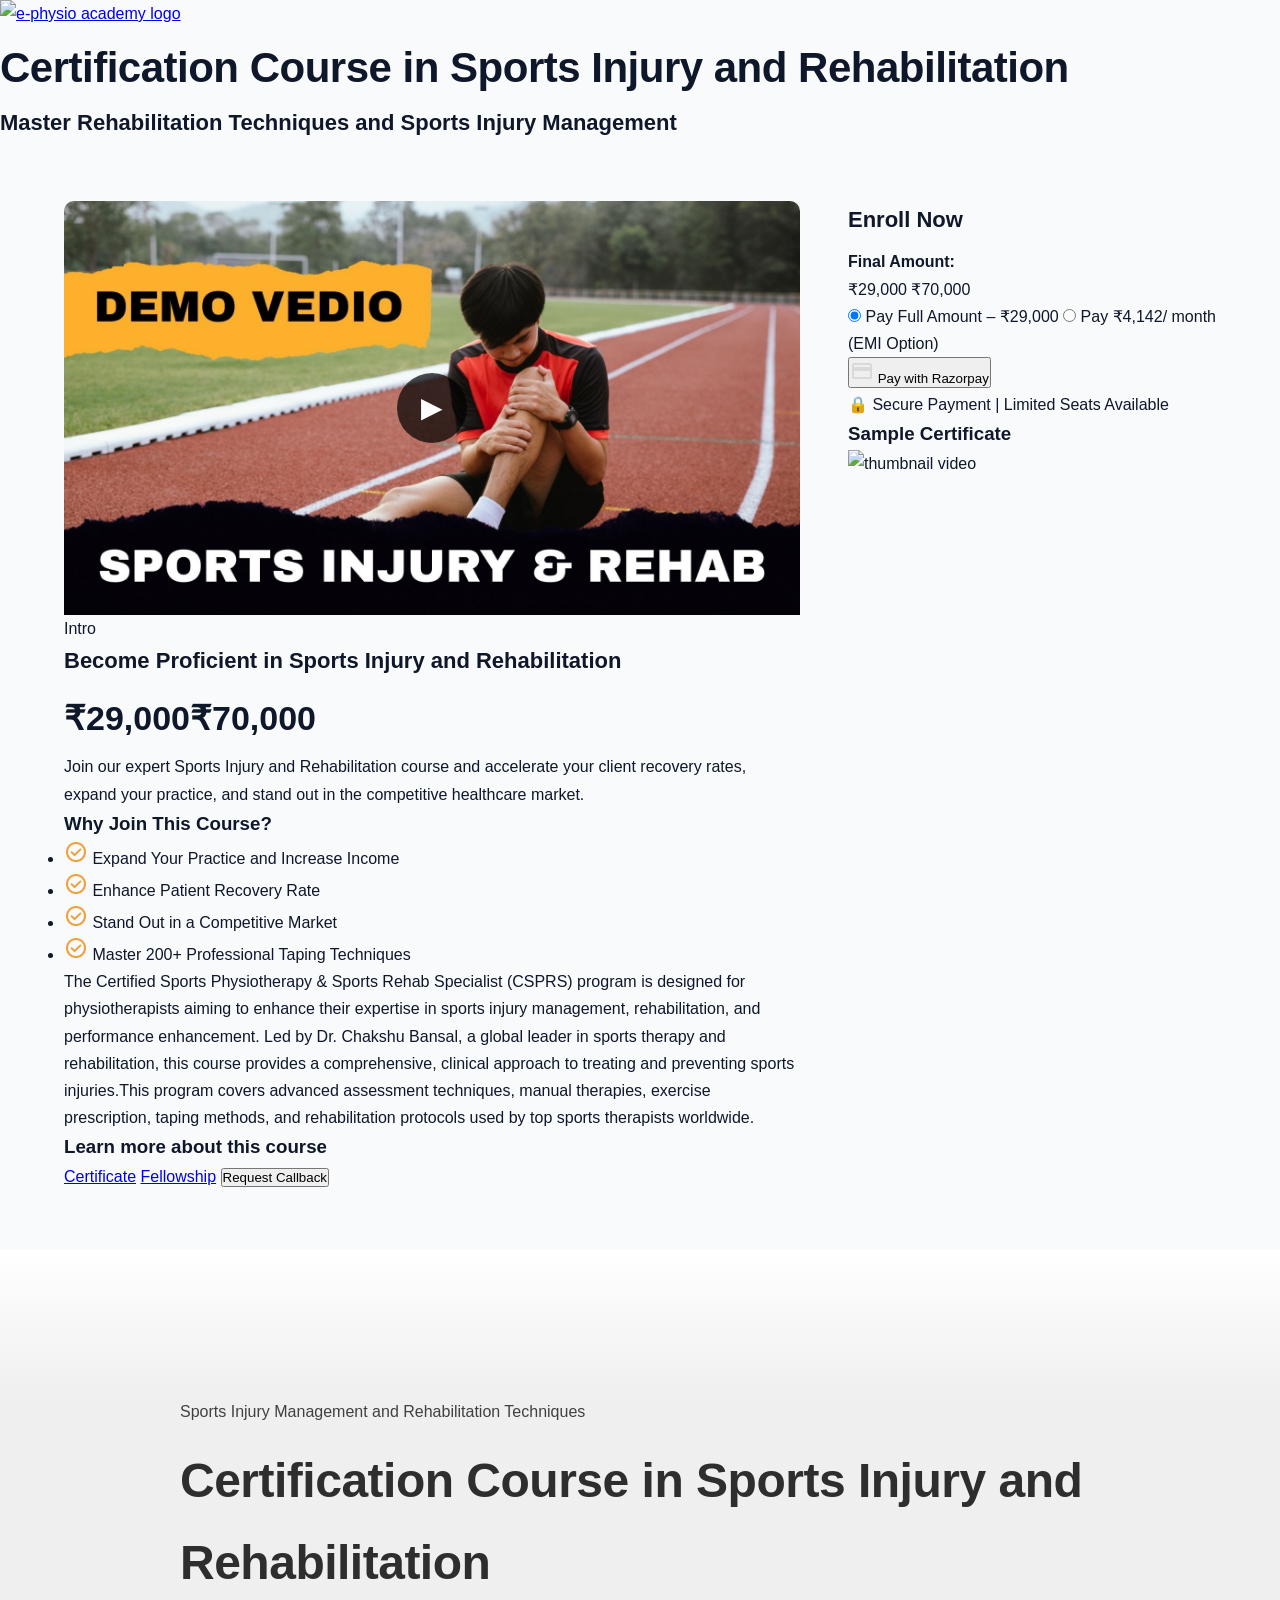
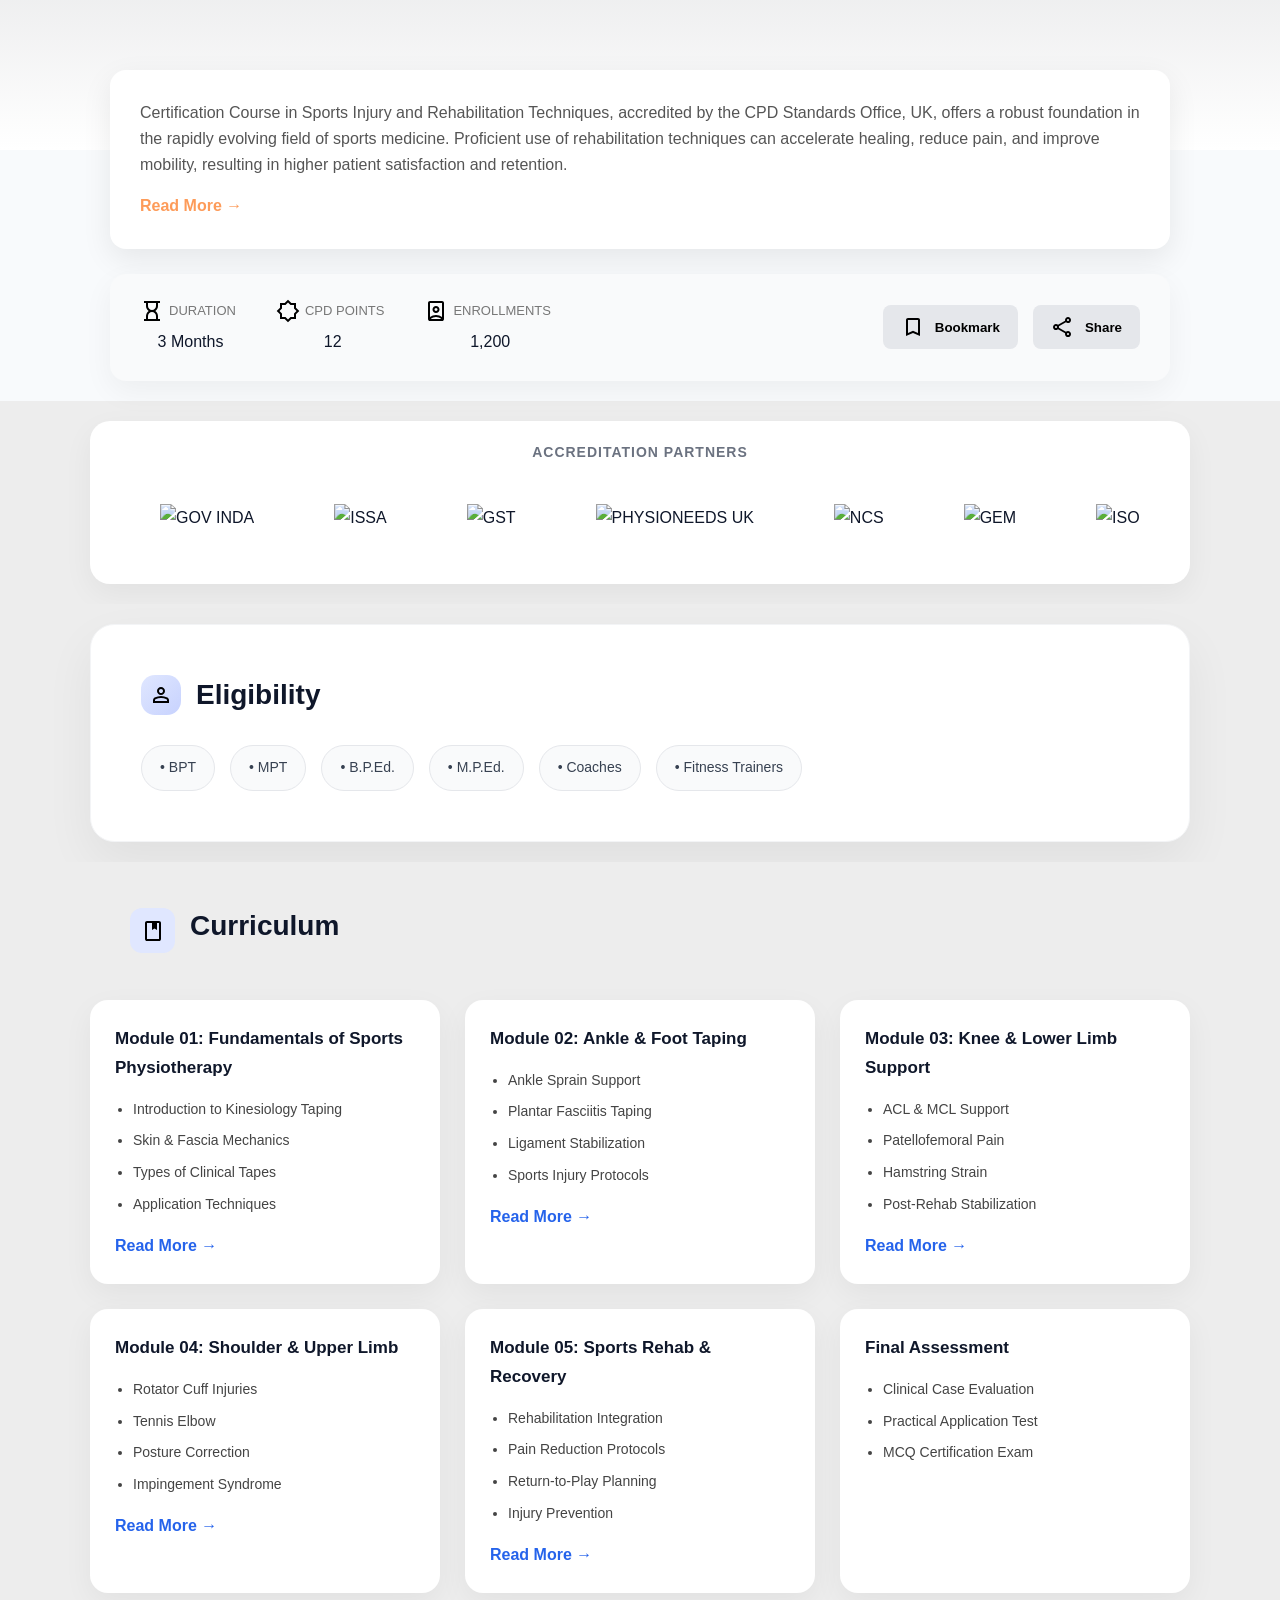
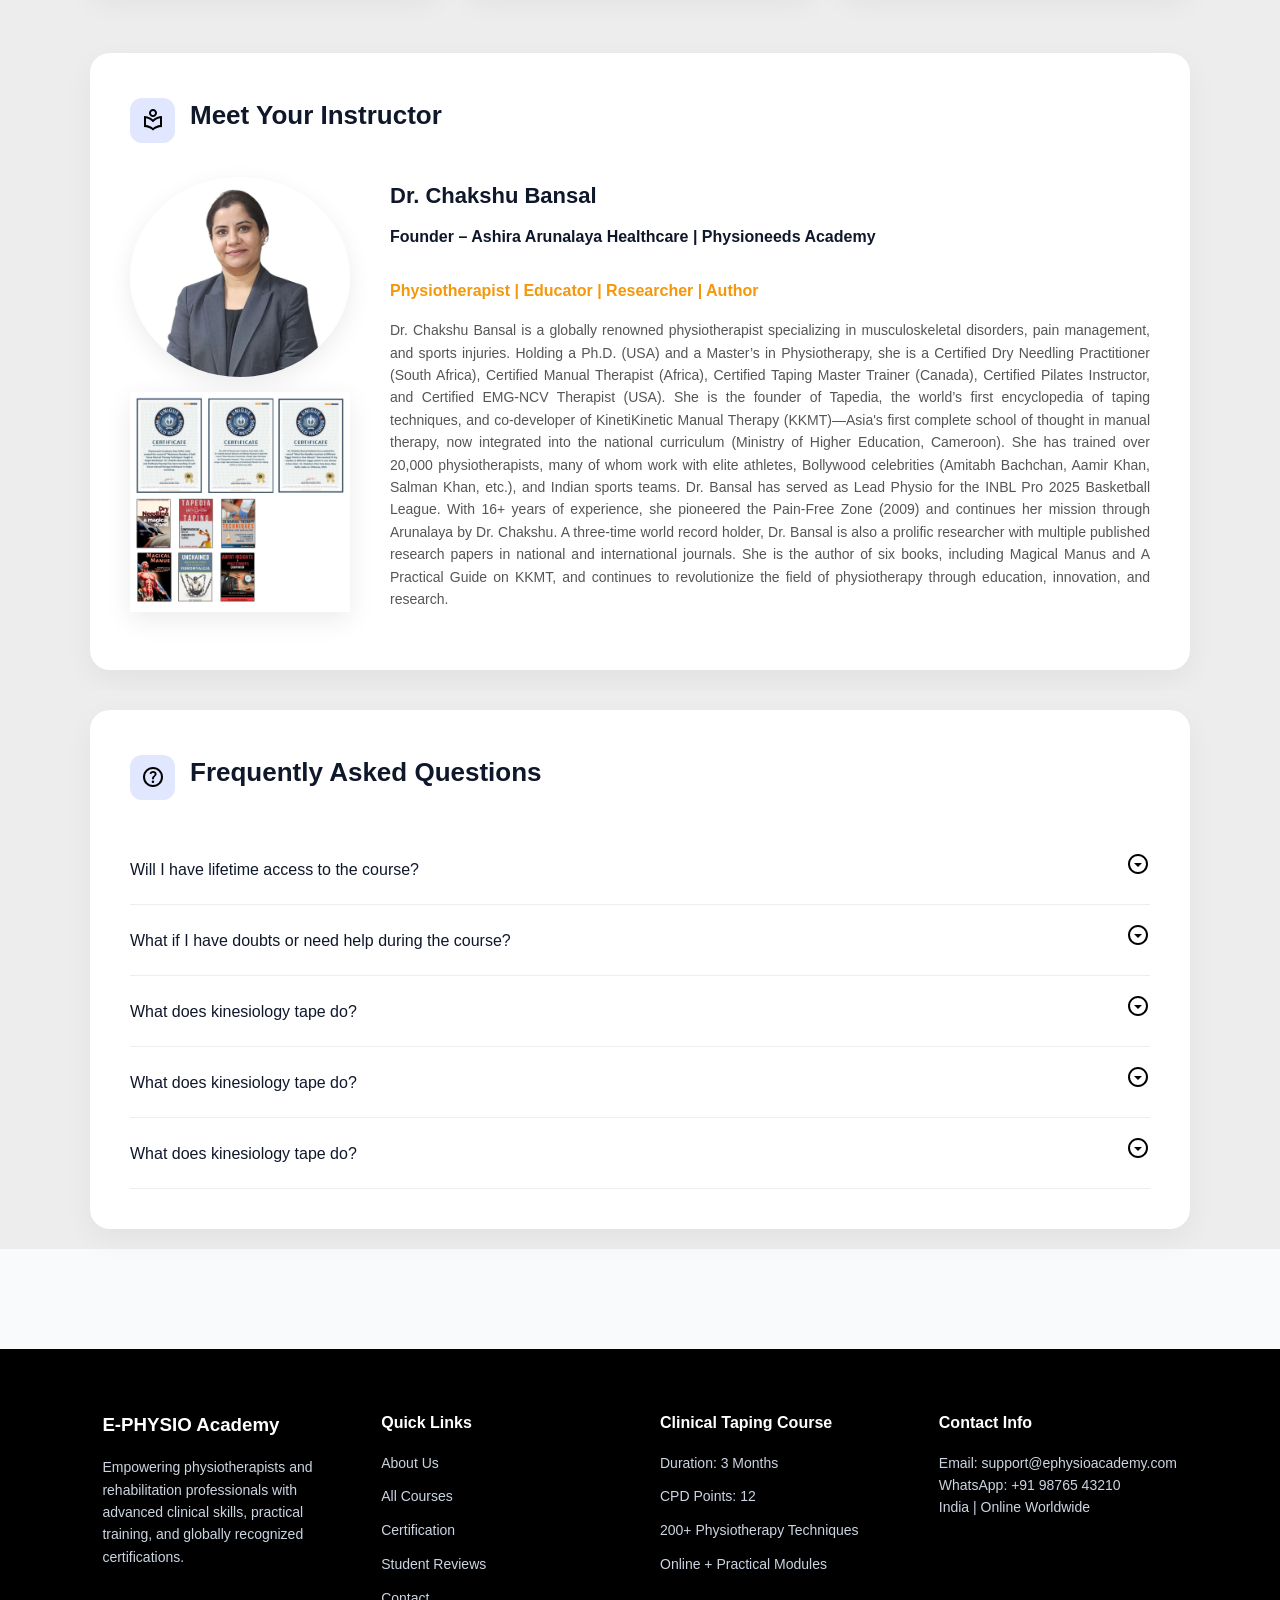
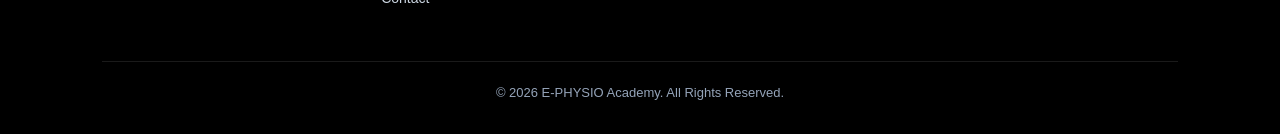
==== commit 80fc7dfe: "fixing landing page" ====
--- a/certificate.html
+++ b/certificate.html
@@ -2,7 +2,7 @@
 <html lang="en">
 <head>
   <meta charset="UTF-8">
-  <title>Certification Course in Clinical Taping</title>
+  <title>Certification Course in Sports Physiotherapy</title>
   <link href="https://fonts.googleapis.com/css2?family=Poppins:wght@400;500;600;700&display=swap" rel="stylesheet">
   <link href="https://fonts.googleapis.com/css2?family=Playfair+Display:wght@400;600;700&display=swap" rel="stylesheet">
   <link rel="stylesheet" href="course_style.css">
@@ -242,6 +242,9 @@
         <button class="share-btn">
           <svg xmlns="http://www.w3.org/2000/svg" height="24px" viewBox="0 -960 960 960" width="24px" fill="#000000"><path d="M680-80q-50 0-85-35t-35-85q0-6 3-28L282-392q-16 15-37 23.5t-45 8.5q-50 0-85-35t-35-85q0-50 35-85t85-35q24 0 45 8.5t37 23.5l281-164q-2-7-2.5-13.5T560-760q0-50 35-85t85-35q50 0 85 35t35 85q0 50-35 85t-85 35q-24 0-45-8.5T598-672L317-508q2 7 2.5 13.5t.5 14.5q0 8-.5 14.5T317-452l281 164q16-15 37-23.5t45-8.5q50 0 85 35t35 85q0 50-35 85t-85 35Zm0-80q17 0 28.5-11.5T720-200q0-17-11.5-28.5T680-240q-17 0-28.5 11.5T640-200q0 17 11.5 28.5T680-160ZM200-440q17 0 28.5-11.5T240-480q0-17-11.5-28.5T200-520q-17 0-28.5 11.5T160-480q0 17 11.5 28.5T200-440Zm508.5-291.5Q720-743 720-760t-11.5-28.5Q697-800 680-800t-28.5 11.5Q640-777 640-760t11.5 28.5Q663-720 680-720t28.5-11.5ZM680-200ZM200-480Zm480-280Z"/></svg>
           Share</button>
+          <p id="shareMessage" style="display:none; color: green; margin-top:8px;">
+          ✅ Link copied to clipboard!
+        </p>
       </div>
 
     </div>
@@ -324,7 +327,7 @@
 
         <!-- Module 01 -->
         <div class="curriculum-card">
-          <h3>Module 01: Fundamentals of Clinical Taping</h3>
+          <h3>Module 01: Fundamentals of Sports Physiotherapy</h3>
           <ul>
             <li>Introduction to Kinesiology Taping</li>
             <li>Skin & Fascia Mechanics</li>
@@ -609,6 +612,24 @@
       </div>
     </div>
     <script>
+        const shareBtn = document.getElementById("shareBtn");
+        const shareMessage = document.getElementById("shareMessage");
+
+        shareBtn.addEventListener("click", async () => {
+          try {
+            await navigator.clipboard.writeText(window.location.href);
+
+            shareMessage.style.display = "block";
+
+            setTimeout(() => {
+              shareMessage.style.display = "none";
+            }, 2000);
+
+          } catch (err) {
+            alert("Unable to copy link");
+          }
+        });
+
         document.getElementById("videoWrapper").addEventListener("click", function () {
           
           const iframe = document.createElement("iframe");
--- a/course_style.css
+++ b/course_style.css
@@ -1,687 +1,288 @@
-* {
-  margin: 0;
-  padding: 0;
-  box-sizing: border-box;
-  font-family: 'Inter', sans-serif;
-}
+* { box-sizing: border-box; margin: 0; padding: 0; }
 
 body {
-  background: #EDEDED;
-  font-family: 'Poppins', sans-serif;
-}
-
-.appointment-section {
-  padding: 0 0 50px 0;
-}
-
-/* HERO HEADER SECTION */
-.hero-header {
-  position: relative;
-  text-align: center;
-  padding: 100px 0;
-  overflow: hidden;
-  color: #1d1d1d;
-  position: relative;
-  overflow: hidden;
-}
-
-.floating-squares {
-  position: absolute;
-  inset: 0;
-  overflow: hidden;
-  z-index: -2;
-}
-
-/* Individual Squares */
-.floating-squares span {
-  position: absolute;
-  display: block;
-  width: 40px;
-  height: 40px;
-  background: rgba(245, 183, 68, 0.952);
-  animation: floatSquares 20s linear infinite;
-  top: -60px; 
-  border-radius: 6px;
-}
-
-/* Different sizes & positions */
-.floating-squares span:nth-child(1) {
-  left: 10%;
-  width: 30px;
-  height: 30px;
-  animation-duration: 18s;
-}
-
-.floating-squares span:nth-child(2) {
-  left: 25%;
-  width: 50px;
-  height: 50px;
-  animation-duration: 22s;
-  animation-delay: 2s;
-}
-
-.floating-squares span:nth-child(3) {
-  left: 50%;
-  animation-duration: 20s;
-  animation-delay: 4s;
-}
-
-.floating-squares span:nth-child(4) {
-  left: 70%;
-  width: 60px;
-  height: 60px;
-  animation-duration: 25s;
-}
-
-.floating-squares span:nth-child(5) {
-  left: 85%;
-  width: 25px;
-  height: 25px;
-  animation-duration: 17s;
-}
-
-/* Animation */
-@keyframes floatSquares {
-  0% {
-    transform: translateY(0) rotate(0deg);
-    opacity: 1;
-  }
-  100% {
-    transform: translateY(100vh) rotate(360deg);
-    opacity: 0;
-  }
-}
-
-
-/* Dark overlay for readability */
-.hero-header::after {
-  content: "";
-  position: absolute;
-  inset: 0;
-  background: rgba(235, 235, 235, 0.6);
-  z-index: -1;
-}
-
-/* Gradient Animation */
-@keyframes gradientMove {
-  0% { background-position: 0% 50%; }
-  50% { background-position: 100% 50%; }
-  100% { background-position: 0% 50%; }
-}
-
-/* LOGO */
-.logo img {
-  width: 110px;
-  margin-bottom: 10px;
-  animation: floatLogo 3s ease-in-out infinite alternate;
-}
-
-@keyframes floatLogo {
-  from { transform: translateY(0px); }
-  to { transform: translateY(-8px); }
-}
-
-/* MAIN HEADING */
-.main-heading {
-  font-family: 'Playfair Display', serif;
+  font-family: 'Inter', -apple-system, BlinkMacSystemFont, 'Segoe UI', Roboto, sans-serif;
+  background: #f8fafc;
+  color: #0f172a;
+  line-height: 1.7;
+  -webkit-font-smoothing: antialiased;
+}
+
+h1 {
   font-size: 42px;
   font-weight: 700;
-  margin-bottom: 15px;
-  line-height: 1.3;
-}
-
-.form-title{
-  font-family: 'Playfair Display', serif;
-  font-size: 32px;
-  font-weight: 700;
-  margin-bottom: 15px;
-  line-height: 1.3;
-}
-
-.main-subheading {
-  font-family: 'Playfair Display', serif;
-  font-size: 20px;
-  font-weight: 400;
-  opacity: 0.9;
-}
-
-/* Responsive */
-@media (max-width: 768px) {
-  .main-heading {
-    font-size: 28px;
-  }
-
-  .main-subheading {
-    font-size: 16px;
-  }
-}
-
-.final-amount{
-  font-family: 'Playfair Display', serif;
+  letter-spacing: -0.5px;
+  padding-top: 5px;
+}
+
+h2 {
+  font-size: 22px;
+  font-weight: 600;
+  margin-bottom: 10px;
+}
+
+.main-header{
+  display: flex;
+  align-items: center;
+  justify-content: center;
+  gap: 16px;
+  margin-bottom: 12px;
+}
+
+.main-header img{
+  width: 80px;
+  height: auto;
+  border-radius: 50%;
+  object-fit: cover;
+}
+
+.header-img{
+  width: 110px;
+  height: 110px;
+  border-radius: 50%;
+  object-fit: cover;
+  background-color: rgb(248,213, 138, 0.2);
+  display: flex;
+  align-items: center;
+  justify-content: center;
+  border: solid 2px rgba(255, 174, 0, 0.2);
+}
+
+.subtitle {
   font-size: 18px;
-  font-weight: 500;
-}
-
-/* Layout */
+  color: #475569;
+  margin-bottom: 30px;
+}
+
 .container {
   max-width: 1200px;
-  margin: auto;
-  display: flex;
-  gap: 30px;
-  flex-wrap: wrap;
-}
-
-.card {
-  background: #fff;
-  border-radius: 10px;
-  box-shadow: 0 4px 10px rgba(0,0,0,0.08);
-  flex: 1;
-  min-width: 320px;
-}
-
-/* LEFT CARD */
-.image-box {
+  margin: 60px auto;
+  padding: 0 24px;
+  display: grid;
+  grid-template-columns: 2fr 1fr;
+  gap: 48px;
+  align-items: start;
+}
+
+/* Video Preview */
+.video-preview {
   position: relative;
-  border-radius: 10px 10px 0 0;
-  overflow: hidden; /* Important for rounded video */
-  padding: 10px;
-  background-color: #000;
-  border: solid 5px #ffffff;
-}
-
-/* Responsive Video Container */
-.video-wrapper {
-  position: relative;
+  border-radius: 20px;
+  overflow: hidden;
+  box-shadow: 0 20px 40px rgba(15, 23, 42, 0.12);
+  margin-bottom: 20px;
+}
+
+.video-preview img {
   width: 100%;
-  padding-top: 56.25%; /* 16:9 Ratio */
-}
-
-.video-wrapper iframe {
+  height: 420px;
+  object-fit: cover;
+  display: block;
+}
+
+.play-btn {
   position: absolute;
-  top: 0;
-  left: 0;
+  top: 50%;
+  left: 50%;
+  transform: translate(-50%, -50%);
+  background: white;
+  border-radius: 50%;
+  width: 80px;
+  height: 80px;
+  display: flex;
+  align-items: center;
+  justify-content: center;
+  font-size: 30px;
+}
+
+/* RIGHT COLUMN – ENROLLMENT CARD */
+.sidebar {
+  background: #ffffff;
+  padding: 32px;
+  border-radius: 20px;
+  box-shadow: 0 25px 60px rgba(15, 23, 42, 0.12);
+  border: 1px solid #e2e8f0;
+  position: sticky;
+  top: 40px;
+  height: fit-content;
+}
+
+/* Price */
+.price {
+  font-size: 34px;
+  font-weight: 700;
+  color: #0f172a;
+  margin-bottom: 6px;
+}
+
+.price-strike{
+  font-size: 14px;
+  font-weight: 500;
+  color: #0f172a;
+  margin-bottom: 6px;
+  text-decoration: line-through;
+}
+
+.price-sub {
+  font-size: 14px;
+  color: #64748b;
+  margin-bottom: 22px;
+}
+
+/* Primary Button */
+.btn-primary {
   width: 100%;
-  height: 100%;
-  border: 0;
-  border-radius: 10px 10px 0 0;
-}
-
-/* Badge */
-.badge {
-  position: absolute;
-  top: 15px;
-  right: 15px;
-  background: gold;
-  padding: 5px 12px;
-  border-radius: 20px;
-  font-size: 14px;
-  font-weight: bold;
-  z-index: 3;
-}
-
-
-.card-content {
-  padding: 20px;
-}
-
-.card-content h2 {
-  margin-bottom: 10px;
-}
-
-/* Overview Title */
-.card-content h3 {
-  font-size: 22px;
-  margin-bottom: 15px;
-  font-weight: 700;
-  color: #111;
-}
-
-/* Ordered List */
-.card-content ol {
-  padding-left: 20px;
-  margin-top: 10px;
-  counter-reset: item;
-  list-style: decimal;
-}
-
-/* List Items */
-.card-content ol li {
-  margin-bottom: 12px;
-  line-height: 1.6;
-  color: #444;
-  font-size: 15px;
-}
-
-.price {
-  font-size: 22px;
-  color: #F4800B;
-  margin-bottom: 10px;
-}
-
-.price span {
-  text-decoration: line-through;
-  color: gray;
-  font-size: 16px;
-  margin-left: 10px;
-}
-
-.certificate-preview {
-  margin-top: 40px;
-  text-align: center;
-}
-
-.certificate-preview h3 {
-  margin-bottom: 15px;
-  font-size: 20px;
-  font-weight: 600;
-}
-
-.certificate-preview img {
-  width: 100%;
-  max-width: 500px;
+  padding: 16px;
+  background: linear-gradient(135deg, #ffe8ab, #f1b863);
+  color: #181818;
+  border: none;
   border-radius: 12px;
-  box-shadow: 0 10px 30px rgba(0,0,0,0.08);
-  transition: transform 0.3s ease;
-}
-
-.certificate-preview img:hover {
-  transform: scale(1.03);
-}
-
-.description {
-  margin-bottom: 15px;
-  color: #555;
-  line-height: 1.6;
-  text-align: justify;
-}
-
-/* Course Meta List */
-.course-meta {
-  margin-top: 10px;
-  padding-left: 18px;
-  margin-bottom: 25px;
-}
-
-.course-meta li {
-  margin-bottom: 6px;
-  font-size: 14px;
-  color: #444;
-}
-
-/* Button Container */
-.course-buttons a,
-.course-buttons button {
-  display: flex;
-  flex-direction: column;   /* stack vertically */
-  gap: 12px;
-  margin-top: 20px;
-  align-items: center;
-  justify-content: center;
-}
-
-/* Make buttons full width */
-.course-buttons a,
-.course-buttons button {
-  width: 100%;
-  padding: 12px 0;
-  border-radius: 10px;
-  font-size: 15px;
-  font-weight: 600;
-  text-decoration: none;
-  text-align: center;
-  transition: all 0.3s ease;
-}
-
-.course-buttons button {
-  border: none;
-}
-
-/* Yellow Button */
-.btn-yellow {
-  background: #F19E39;
-  color: #fff;
-}
-
-.btn-yellow:hover {
-  background: #d9821f;
-  transform: translateY(-2px);
-}
-
-/* Black Button */
-.btn-black {
-  background: #000;
-  color: #fff;
-}
-
-.btn-black:hover {
-  background: #222;
-  transform: translateY(-2px);
-}
-
-/* White Button */
-.btn-white {
-  background: #fff;
-  color: #000;
-  border: 1px solid #ddd;
-}
-
-.btn-white:hover {
-  background: #f5f5f5;
-  transform: translateY(-2px);
-}
-
-
-.card-content ul {
-  list-style: none;
-  margin-top: 10px;
-}
-
-.card-content ul {
-  list-style: none;
-  padding: 0;
-}
-
-.card-content li {
-  display: flex;
-  align-items: center;      /* vertical alignment */
-  gap: 10px;                /* space between icon and text */
-  text-align: left;
-  margin-bottom: 12px;
-}
-
-.card-content li svg {
-  flex-shrink: 0;
-}
-
-/* FORM */
-.form-card {
-  padding: 35px;
-}
-
-.form-container {
-  max-width: 500px;
-  margin: 50px auto;
-  padding: 40px;
-  background: #fff;
-  border-radius: 16px;
-  box-shadow: 0 10px 30px rgba(0,0,0,0.06);
-  border-top: 5px solid #F4970B;
-}
-
-/* Title */
-.form-title {
-  margin-bottom: 30px;
-  color: #000;
-  font-size: 24px;
-  font-weight: 700;
-  text-align: center;
-  position: relative;
-}
-
-.form-title span {
-  color: #F4970B;
-}
-
-/* Labels */
-form label {
-  display: block;
-  margin: 18px 0 8px;
-  font-weight: 600;
-  font-size: 16px;
-  letter-spacing: 0.5px;
-  color: #000;
-}
-
-/* Inputs */
-form input,
-form select {
-  width: 100%;
-  padding: 14px;
-  border-radius: 10px;
-  border: 1px solid #e5e5e5;
-  font-size: 14px;
-  background: #fff;
-  transition: all 0.3s ease;
-}
-
-/* Focus State */
-form input:focus,
-form select:focus {
-  border-color: #F4970B;
-  box-shadow: 0 0 0 3px rgba(244,151,11,0.15);
-  outline: none;
-}
-
-/* Button */
-.form-btn {
-  width: 100%;
-  margin-top: 25px;
-  padding: 14px;
-  border: none;
-  border-radius: 10px;
-  background: #F4970B;
-  color: #fff;
-  font-size: 15px;
-  font-weight: 600;
-  cursor: pointer;
-  transition: all 0.3s ease;
-}
-
-.form-btn:hover {
-  background: #000;
-  transform: translateY(-2px);
-}
-
-/* Terms */
-.terms {
-  margin-top: 20px;
-}
-
-.terms-label {
-  display: flex;
-  align-items: center;
-  gap: 10px;
-  font-size: 14px;
-  cursor: pointer;
-}
-
-.terms-label input[type="checkbox"] {
-  width: 16px;
-  height: 16px;
-  cursor: pointer;
-}
-
-.terms-label a {
-  color: blue;
-  font-weight: 600;
-  text-decoration: none;
-}
-
-.terms-label a:hover {
-  text-decoration: underline;
-}
-
-
-/* Final Amount */
-.final-amount {
-  margin-top: 20px;
-  padding: 15px 18px;
-  border-radius: 10px;
-  background: #ffffff;
-  display: flex;
-  justify-content: space-between;
-  align-items: center;
-}
-
-.price-box {
-  font-size: 22px;
-  font-weight: bold;
-  color: #e99227;
-}
-
-.price-box span {
-  text-decoration: line-through;
-  font-size: 14px;
-  color: #888;
-  margin-left: 8px;
-}
-
-.emi-option {
-  background: #f9fafb;
-  padding: 0 15px 15px 15px;
-  border-radius: 10px;
-  margin: 0 0 15px 0;
-  border: 1px solid #e5e7eb;
-}
-
-.emi-label {
-  display: flex;
-  align-items: center;
-  gap: 10px;
-  margin-bottom: 10px;
-  font-weight: 500;
-  cursor: pointer;
-}
-
-.emi-label:last-child {
-  margin-bottom: 0;
-}
-
-.emi-label input {
-  accent-color: #F19E39;
-  width: 18px;
-  height: 18px;
-}
-
-.emi-label span {
-  font-size: 14px;
-}
-
-/* Razorpay Button */
-.razorpay-btn {
-  margin-top: 20px;
-  width: 100%;
-  padding: 14px;
-  border-radius: 10px;
-  border: none;
-  background: linear-gradient(90deg, #f6da5f, #F19E39);
-  color: black;
   font-size: 16px;
   font-weight: 600;
   cursor: pointer;
-
-  display: flex;
-  justify-content: center;  /* center horizontally */
-  align-items: center;      /* center vertically */
-}
-
-.razorpay-btn-div {
-  display: flex;
-  align-items: center;
+  transition: all 0.25s ease;
+  margin-bottom: 12px;
+}
+
+.btn-primary:hover {
+  transform: translateY(-2px);
+  box-shadow: 0 15px 30px rgba(79, 70, 229, 0.35);
+}
+
+/* Secondary Button */
+.btn-secondary {
+  width: 100%;
+  padding: 14px;
+  background: #f8fafc;
+  border: 1px solid #e2e8f0;
+  border-radius: 12px;
+  font-size: 14px;
+  font-weight: 500;
+  cursor: pointer;
+  margin-bottom: 24px;
+  transition: all 0.2s ease;
+}
+
+.btn-secondary:hover {
+  background: #f1f5f9;
+}
+
+/* Features List */
+.features {
+  list-style: none;
+  margin-top: 10px;
+  padding: 0;
+}
+
+.features li {
+  display: flex;
+  align-items: flex-start;
   gap: 10px;
-}
-
-.razorpay-btn svg {
+  font-size: 14px;
+  color: #334155;
+  margin-bottom: 14px;
+  line-height: 1.5;
+}
+
+.features li span {
+  color: #22c55e;
+  font-weight: bold;
+  margin-top: 2px;
+}
+
+/* Guarantee Box */
+.guarantee {
+  margin-top: 24px;
+  padding: 16px;
+  background: #ecfdf5;
+  border: 1px solid #bbf7d0;
+  border-radius: 12px;
+  font-size: 14px;
+  color: #065f46;
+}
+
+.guarantee strong {
+  display: block;
+  margin-bottom: 4px;
+}
+
+.stats{
+  display: flex;
+  gap: 24px;
+  margin-top: 30px;
+}
+
+/* Instructor Block */
+.instructor {
+  display: flex;
+  align-items: center;
+  gap: 14px;
+  background: #f8fafc;
+  padding: 16px 18px;
+  border-radius: 14px;
+  margin: 30px 0;
+}
+
+.instructor img {
+  width: 48px;
+  height: 48px;
+  border-radius: 50%;
+  object-fit: cover;
+}
+
+.created-by {
+  font-size: 13px;
+  color: #64748b;
+  margin-bottom: 2px;
+}
+
+.instructor-name {
+  font-size: 15px;
+  font-weight: 600;
+  color: #0f172a;
+}
+
+.instructor-name span {
+  font-weight: 400;
+  color: #64748b;
+}
+
+/* What You'll Learn Section */
+.section {
+  margin-top: 10px;
+}
+
+.section h2 {
+  font-size: 22px;
+  font-weight: 700;
+  margin-bottom: 18px;
+  color: #0f172a;
+}
+
+.learn-list {
+  display: grid;
+  grid-template-columns: 1fr 1fr;
+  gap: 18px 40px;
+}
+
+.learn-item {
+  display: flex;
+  gap: 12px;
+  font-size: 15px;
+  color: #334155;
+  line-height: 1.5;
+}
+
+.learn-item span {
+  background: #e2fbe8;
+  color: #16a34a;
+  width: 22px;
+  height: 22px;
+  border-radius: 50%;
+  display: flex;
+  align-items: center;
+  justify-content: center;
+  font-size: 13px;
+  font-weight: bold;
   flex-shrink: 0;
-  fill: black
-}
-
-.razorpay-btn:hover {
-  opacity: 0.9;
-  transform: translateY(-1px);
-}
-
-.secure-note {
-  text-align: center;
-  margin-top: 12px;
-  font-size: 13px;
-  color: #777;
-}
-
-.row {
-  display: flex;
-  gap: 15px;
-}
-
-.col {
-  flex: 1;
-}
-
-.btn {
-  margin-top: 20px;
-  width: 100%;
-  padding: 12px;
-  background: #F4800B;
-  color: #fff;
-  border: none;
-  border-radius: 6px;
-  cursor: pointer;
-  font-size: 16px;
-}
-
-.btn:hover {
-  background: #5f1f2a;
-}
-
-/* Responsive */
-@media (max-width: 768px) {
-  .container {
-    flex-direction: column;
-  }
-
-  .row {
-    flex-direction: column;
-  }
-}
-
-.logo {
-  text-align: center;
-  margin-bottom: 15px;
-}
-
-.logo img {
-  width: 90px;   /* adjust size if needed */
-  height: auto;
-}
-
-@media (max-width: 768px) {
-  .logo img {
-    width: 60px;   /* smaller size for phones */
-  }
-}
-
-/* Initial hidden state */
-.fade-left,
-.fade-right {
-  opacity: 0;
-  transform: translateY(20px);
-  transition: all 0.8s ease;
-}
-
-/* Initial state */
-.fade-left,
-.fade-right,
-.fade-top {
-  opacity: 0;
-}
-
-/* Directions */
-.fade-left {
-  transform: translateX(-40px);
-}
-
-.fade-right {
-  transform: translateX(40px);
-}
-
-.fade-top {
-  transform: translateY(-30px);
-}
-
-/* Active state */
-.fade-in {
-  opacity: 1;
-  transform: translate(0, 0);
-  transition: opacity 2s ease, transform 2s cubic-bezier(0.22, 1, 0.36, 1);
-}
-
+}
--- a/course_style2.css
+++ b/course_style2.css
@@ -29,17 +29,17 @@
 
   background:
     linear-gradient(to bottom,
-      #EDEDED 0%,     /* TOP fade into page bg */
-      rgba(255, 255, 255, 0.6) 30%,      /* dark overlay for text */
-      rgba(255, 255, 255, 0.6) 70%,      
-      #EDEDED 100%   /* BOTTOM fade */
+      #ffffff 0%,     /* TOP fade into page bg */
+      rgba(236, 236, 236, 0.6) 30%,      /* dark overlay for text */
+      rgba(236, 236, 236, 0.6) 70%,      
+      #ffffff 100%   /* BOTTOM fade */
     );
 }
 
 .course-hero-content {
   position: relative;
   z-index: 3;
-  color: rgb(0, 0, 0);
+  color: rgb(46, 46, 46);
   padding-left: 100px;
 }
 
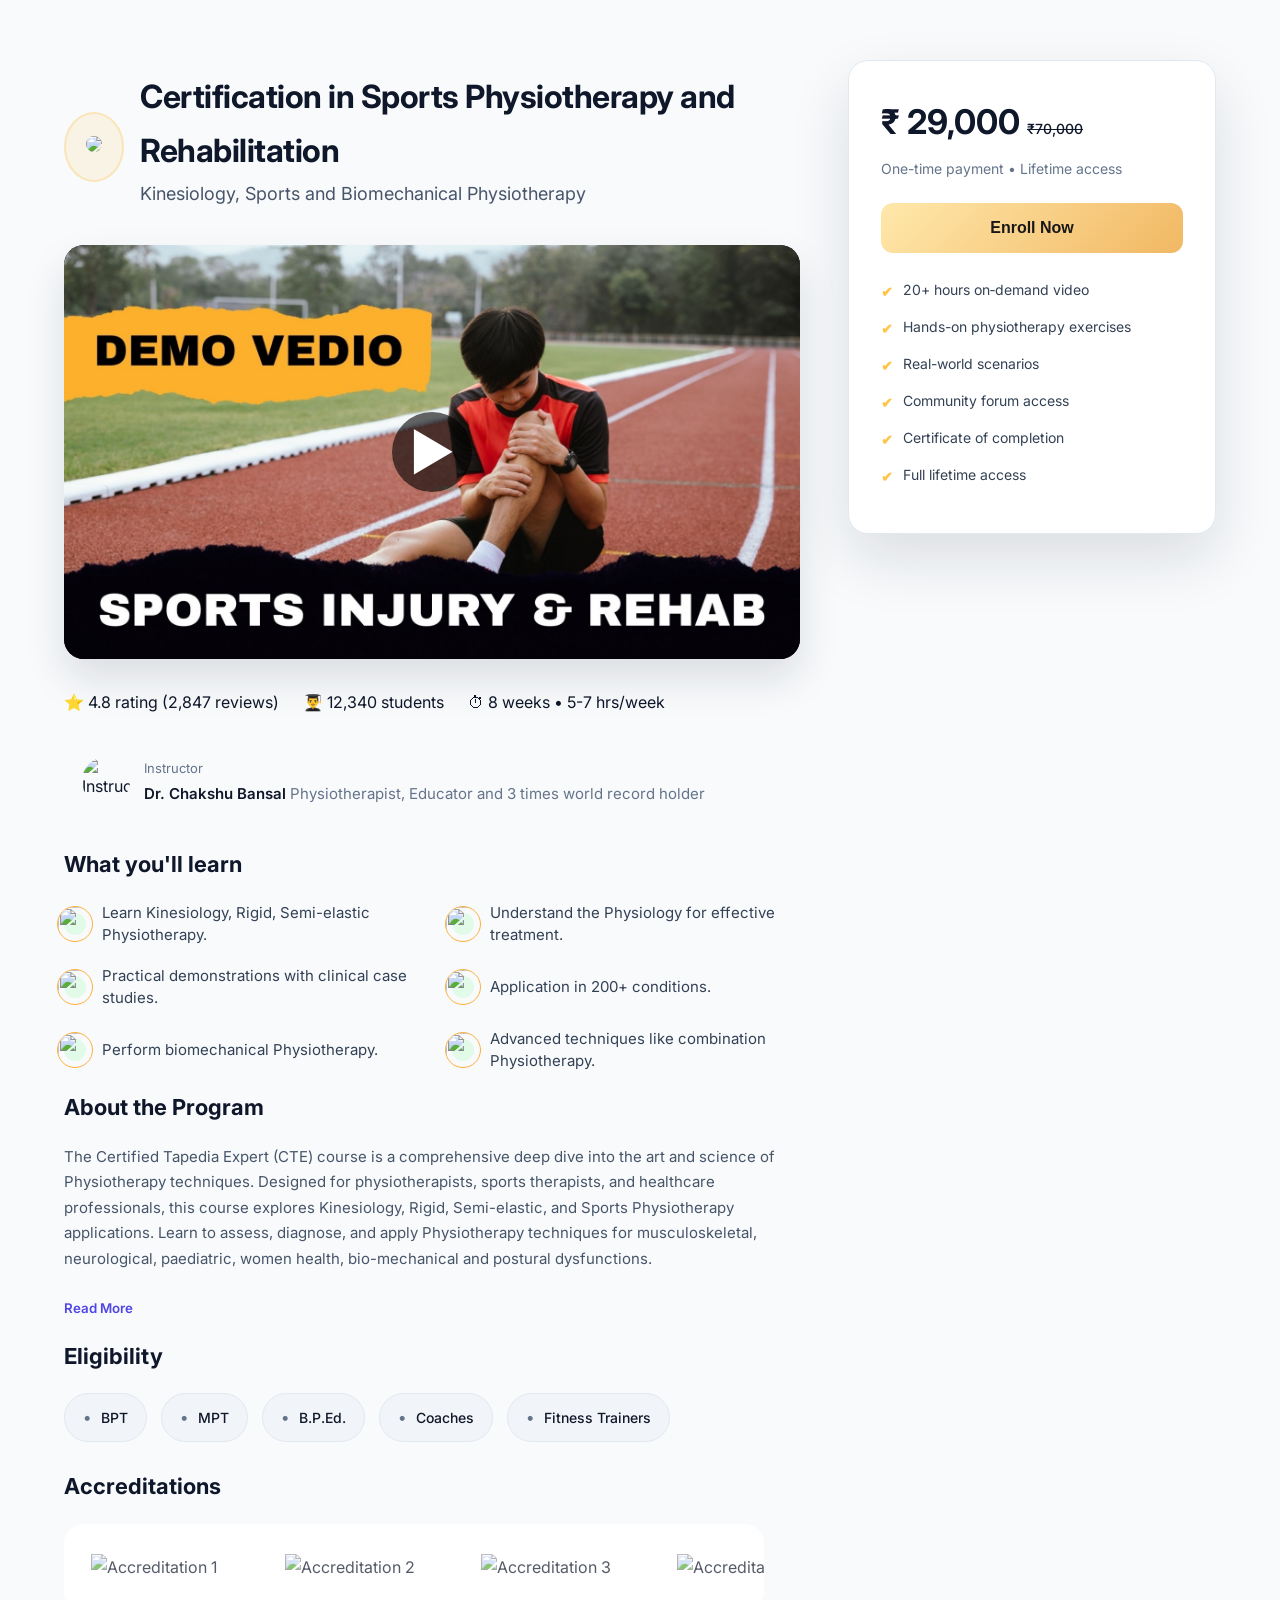
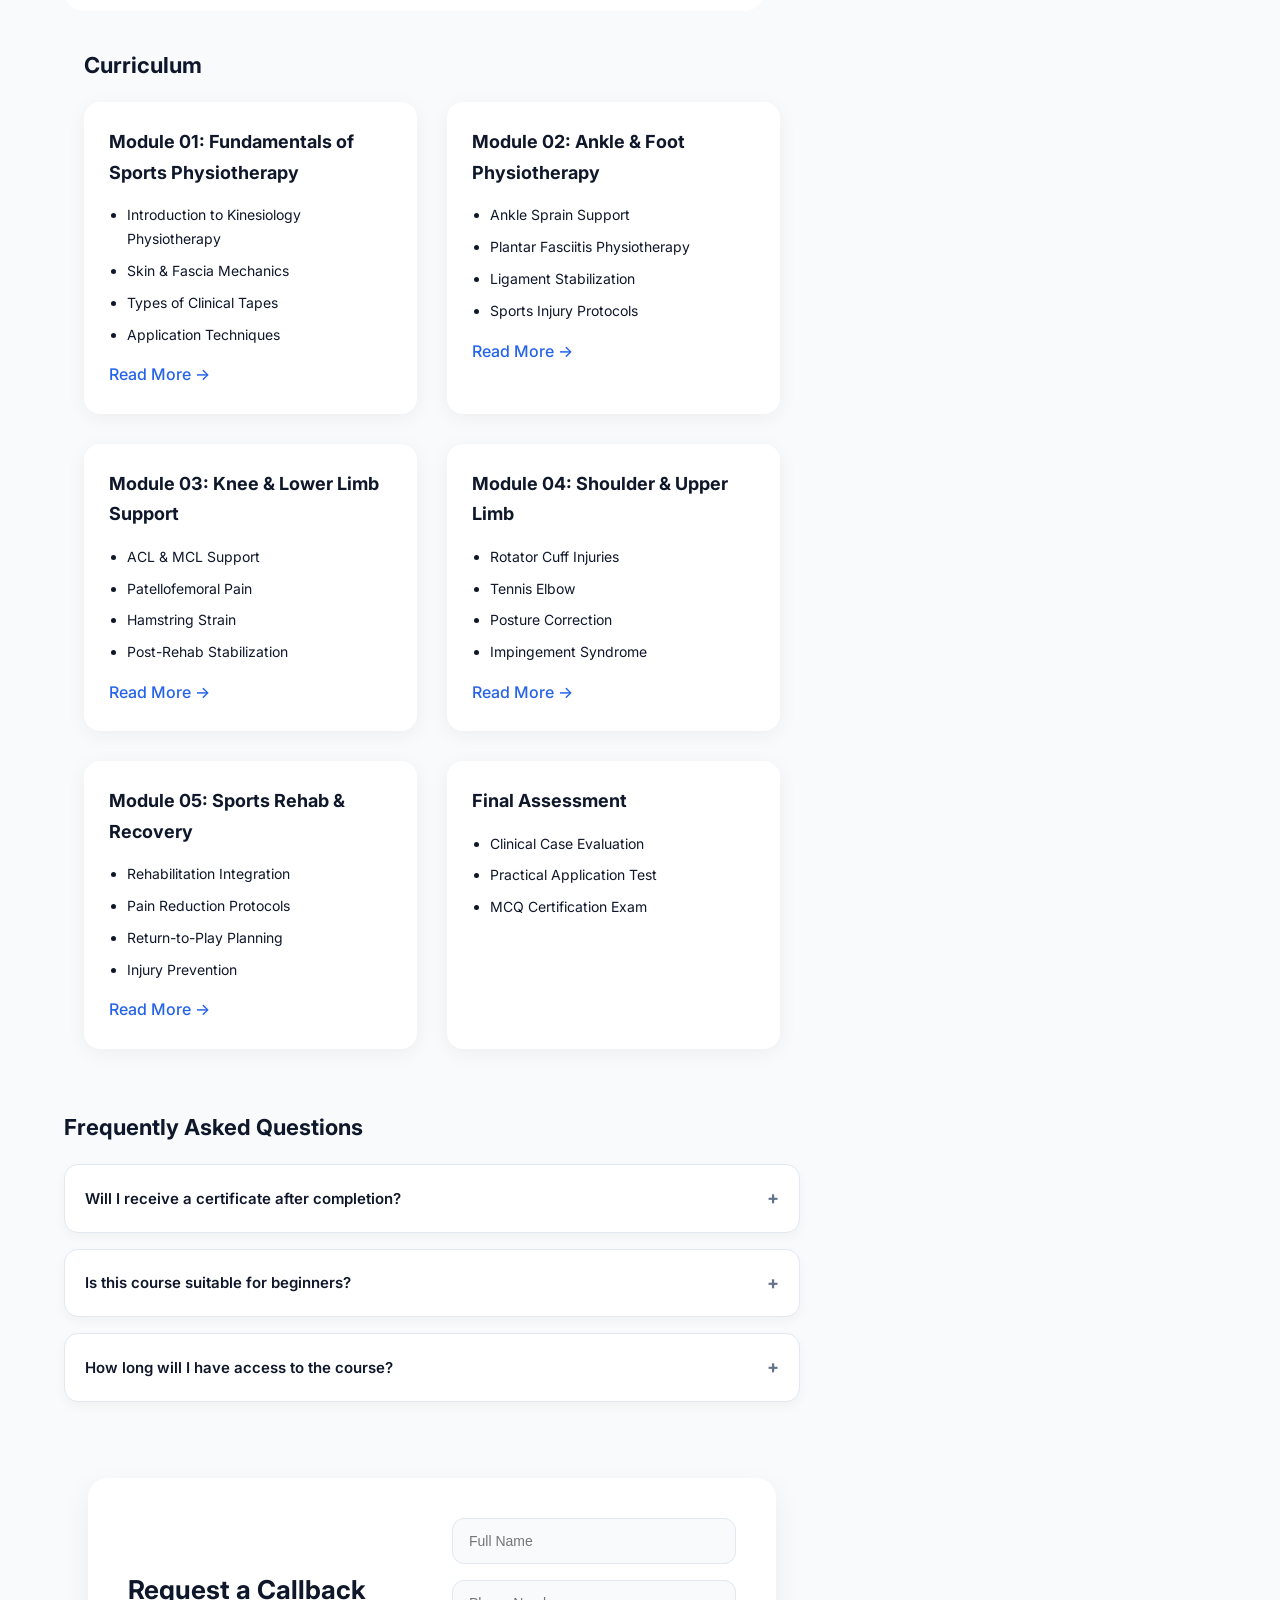
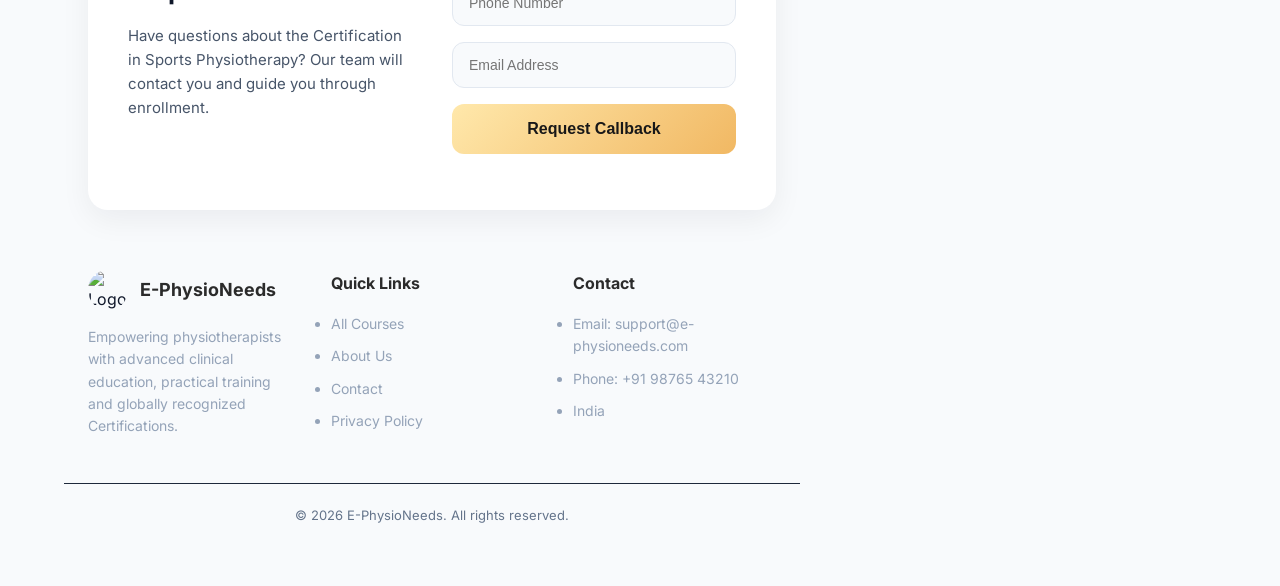
==== commit a01ee623: "addded fellowship and certificate page" ====
--- a/certificate.html
+++ b/certificate.html
@@ -1,706 +1,483 @@
 <!DOCTYPE html>
 <html lang="en">
 <head>
-  <meta charset="UTF-8">
-  <title>Certification Course in Sports Physiotherapy</title>
-  <link href="https://fonts.googleapis.com/css2?family=Poppins:wght@400;500;600;700&display=swap" rel="stylesheet">
-  <link href="https://fonts.googleapis.com/css2?family=Playfair+Display:wght@400;600;700&display=swap" rel="stylesheet">
+  <meta charset="UTF-8" />
+  <meta name="viewport" content="width=device-width, initial-scale=1.0" />
+  <title>Certification Course in Sports Physiotherapy and Rehab</title>
+  <link href="https://fonts.googleapis.com/css2?family=Inter:wght@400;500;600;700&display=swap" rel="stylesheet">
   <link rel="stylesheet" href="course_style.css">
-  <link rel="stylesheet" href="course_style2.css">
+  <link rel="stylesheet" href="course_mobile.css">
   <link rel="icon" type="image/png" href="https://d502jbuhuh9wk.cloudfront.net/logos/62bd97c60cf2f0525dc732d0.png?v=8">
   <meta name="viewport" content="width=device-width, initial-scale=1.0">
 </head>
 
 <body>
+     <div class="container">
+
+    <!-- LEFT COLUMN -->
+    <div class="main-content">
+
+      <div class="course-header">
+        <div class="main-header">
+          <div class="header-img">
+            <a href="index.html">
+             <img src="https://d502jbuhuh9wk.cloudfront.net/logos/62bd97c60cf2f0525dc732d0.png?v=8">
+            </a>
+          </div>
+          <div class="header-heading">
+            <h1>Certification in Sports Physiotherapy and Rehabilitation</h1>
+            <p class="subtitle">Kinesiology, Sports and Biomechanical Physiotherapy</p>
+          </div>
+        </div>
+      </div>
+
+      <div class="video-preview" id="videoPreview">
+        <img src="Sports-Injury-Thumbnail.jpeg" alt="Course preview">
+        <div class="play-btn" onclick="loadVideo()">▶</div>
+      </div>
+      <div class="stats">
+        <div>⭐ 4.8 rating (2,847 reviews)</div>
+        <div>👨‍🎓 12,340 students</div>
+        <div>⏱ 8 weeks • 5-7 hrs/week</div>
+      </div>
+
+      <div class="instructor">
+        <img src="https://media.licdn.com/dms/image/v2/C5603AQEBdkccC7QTdg/profile-displayphoto-shrink_200_200/profile-displayphoto-shrink_200_200/0/1661887266833?e=2147483647&v=beta&t=96s-igmAxj_unDgR5bmLvUnNuL_2fod-YQuYaGIpozE" alt="Instructor">
+        <div>
+          <p class="created-by">Instructor</p>
+          <p class="instructor-name">
+            Dr. Chakshu Bansal <span>Physiotherapist, Educator and 3 times world record holder</span>
+          </p>
+        </div>
+      </div>
+
+      <div class="section">
+        <h2>What you'll learn</h2>
+        <div class="learn-list">
+          <div class="learn-item"><span><img src="https://images.pexels.com/photos/8219158/pexels-photo-8219158.jpeg"></span>Learn Kinesiology, Rigid, Semi-elastic Physiotherapy.</div>
+          <div class="learn-item"><span><img src="https://images.pexels.com/photos/5794057/pexels-photo-5794057.jpeg"></span>Understand the Physiology for effective treatment.</div>
+          <div class="learn-item"><span><img src="https://images.pexels.com/photos/8219158/pexels-photo-8219158.jpeg"></span>Practical demonstrations with clinical case studies.</div>
+          <div class="learn-item"><span><img src="https://images.pexels.com/photos/5794057/pexels-photo-5794057.jpeg"></span>Application in 200+ conditions.</div>
+          <div class="learn-item"><span><img src="https://images.pexels.com/photos/8219158/pexels-photo-8219158.jpeg"></span> Perform biomechanical Physiotherapy.</div>
+          <div class="learn-item"><span><img src="https://images.pexels.com/photos/8219158/pexels-photo-8219158.jpeg"></span>Advanced techniques like combination Physiotherapy.</div>
+        </div>
+      </div>
+
+      <!-- Course Description -->
+      <div class="section">
+        <h2>About the Program</h2>
+
+        <!-- Always visible -->
+        <p class="section-text">
+          The Certified Tapedia Expert (CTE) course is a comprehensive deep dive into the art and science of Physiotherapy techniques. Designed for physiotherapists, sports therapists, and healthcare professionals, this course explores Kinesiology, Rigid, Semi-elastic, and Sports Physiotherapy applications. Learn to assess, diagnose, and apply Physiotherapy techniques for musculoskeletal, neurological, paediatric, women health, bio-mechanical and postural dysfunctions.
+        </p>
+
+        <!-- Hidden Content -->
+        <div class="read-more-content" id="readMoreContent">
+          <p class="section-text">
+            Whether you are managing athletic injuries, chronic pain, or rehabilitation, this course equips you with 200+ Physiotherapy techniques and real-world clinical applications to elevate your practice.
+          </p>
+
+          <ul class="about-list">
+            <li>Introduction to Tapedia and Physiotherapy Concepts</li>
+            <li>Understanding Different Types of Tapes</li>
+            <li>Physiology Behind Physiotherapy</li>
+            <li>Principles of Physiotherapy Techniques</li>
+            <li>Application of Physiotherapy for Muscles, Tendons, Ligaments & Joints</li>
+            <li>Advanced Physiotherapy for Clinical Conditions</li>
+            <li>Physiotherapy for Postural, Neurological Dysfunctions, Paediatric and Women Health</li>
+          </ul>
+        </div>
+
+        <!-- Button -->
+        <button class="read-more-btn" onclick="toggleReadMore()">Read More</button>
+      </div>
+
+      <!-- Eligibility -->
+      <div class="section">
+        <h2>Eligibility</h2>
+        <ul class="eligibility-list">
+          <li>BPT</li>
+          <li>MPT</li>
+          <li> B.P.Ed.</li>
+          <li>Coaches</li>
+          <li>Fitness Trainers</li>
+        </ul>
+      </div>
+
+      <!-- ================= ACCREDITATIONS ================= -->
+      <section class="section accreditation-section">
+        <h2 class="section-title">Accreditations</h2>
+
+        <div class="accreditation-scroll">
+          <div class="accreditation-row">
+
+            <div class="accreditation-card">
+              <img src="https://media.licdn.com/dms/image/v2/C510BAQFmlUdxfHR-LA/company-logo_200_200/company-logo_200_200/0/1631435651230/government_of_india_official_logo?e=2147483647&v=beta&t=zUozBP9gchxBU2KLD9DvetkSTjK4zkDSd2TCr2N8EVA" alt="Accreditation 1">
+            </div>
+
+            <div class="accreditation-card">
+              <img src="https://encrypted-tbn0.gstatic.com/images?q=tbn:ANd9GcTQlPk_F0_y9FrfhgAh6MxdcJQU8hiaqNbDtA&s" alt="Accreditation 2">
+            </div>
+
+            <div class="accreditation-card">
+              <img src="https://5.imimg.com/data5/SELLER/Default/2021/7/FP/IX/YM/105526237/gst-registration-services.png" alt="Accreditation 3">
+            </div>
+
+            <div class="accreditation-card">
+              <img src="https://physioneedsacademy.uk/wp-content/uploads/2025/08/Untitled-design.png" alt="Accreditation 4">
+            </div>
+
+            <div class="accreditation-card">
+              <img src="https://encrypted-tbn0.gstatic.com/images?q=tbn:ANd9GcSzkZxfZpy2Dmo79ltSDT-8pK326NKdttpC3w&s" alt="Accreditation 5">
+            </div>
+
+            <div class="accreditation-card">
+              <img src="https://media.licdn.com/dms/image/v2/C510BAQFmlUdxfHR-LA/company-logo_200_200/company-logo_200_200/0/1631435651230/government_of_india_official_logo?e=2147483647&v=beta&t=zUozBP9gchxBU2KLD9DvetkSTjK4zkDSd2TCr2N8EVA" alt="Accreditation 1">
+            </div>
+
+            <div class="accreditation-card">
+              <img src="https://encrypted-tbn0.gstatic.com/images?q=tbn:ANd9GcTQlPk_F0_y9FrfhgAh6MxdcJQU8hiaqNbDtA&s" alt="Accreditation 2">
+            </div>
+
+            <div class="accreditation-card">
+              <img src="https://5.imimg.com/data5/SELLER/Default/2021/7/FP/IX/YM/105526237/gst-registration-services.png" alt="Accreditation 3">
+            </div>
+
+            <div class="accreditation-card">
+              <img src="https://physioneedsacademy.uk/wp-content/uploads/2025/08/Untitled-design.png" alt="Accreditation 4">
+            </div>
+
+            <div class="accreditation-card">
+              <img src="https://encrypted-tbn0.gstatic.com/images?q=tbn:ANd9GcSzkZxfZpy2Dmo79ltSDT-8pK326NKdttpC3w&s" alt="Accreditation 5">
+            </div>
+
+          </div>
+        </div>
+      </section>
+      
+      <!-- Course Curriculum -->
+      <section class="section curriculum-section">
+        <h2 class="section-title">Curriculum</h2>
+          <div class="curriculum-scroll">
+            <div class="curriculum-row">
+
+            <!-- Module 01 -->
+            <div class="curriculum-card">
+              <h3>Module 01: Fundamentals of Sports Physiotherapy</h3>
+              <ul>
+                <li>Introduction to Kinesiology Physiotherapy</li>
+                <li>Skin & Fascia Mechanics</li>
+                <li>Types of Clinical Tapes</li>
+                <li>Application Techniques</li>
+              </ul>
+              <a href="#" class="read-more">Read More →</a>
+            </div>
+
+            <!-- Module 02 -->
+            <div class="curriculum-card">
+              <h3>Module 02: Ankle & Foot Physiotherapy</h3>
+              <ul>
+                <li>Ankle Sprain Support</li>
+                <li>Plantar Fasciitis Physiotherapy</li>
+                <li>Ligament Stabilization</li>
+                <li>Sports Injury Protocols</li>
+              </ul>
+              <a href="#" class="read-more">Read More →</a>
+            </div>
+
+            <!-- Module 03 -->
+            <div class="curriculum-card">
+              <h3>Module 03: Knee & Lower Limb Support</h3>
+              <ul>
+                <li>ACL & MCL Support</li>
+                <li>Patellofemoral Pain</li>
+                <li>Hamstring Strain</li>
+                <li>Post-Rehab Stabilization</li>
+              </ul>
+              <a href="#" class="read-more">Read More →</a>
+            </div>
+
+            <!-- Module 04 -->
+            <div class="curriculum-card">
+              <h3>Module 04: Shoulder & Upper Limb</h3>
+              <ul>
+                <li>Rotator Cuff Injuries</li>
+                <li>Tennis Elbow</li>
+                <li>Posture Correction</li>
+                <li>Impingement Syndrome</li>
+              </ul>
+              <a href="#" class="read-more">Read More →</a>
+            </div>
+
+            <!-- Module 05 -->
+            <div class="curriculum-card">
+              <h3>Module 05: Sports Rehab & Recovery</h3>
+              <ul>
+                <li>Rehabilitation Integration</li>
+                <li>Pain Reduction Protocols</li>
+                <li>Return-to-Play Planning</li>
+                <li>Injury Prevention</li>
+              </ul>
+              <a href="#" class="read-more">Read More →</a>
+            </div>
+
+            <!-- Final Assessment -->
+            <div class="curriculum-card">
+              <h3>Final Assessment</h3>
+              <ul>
+                <li>Clinical Case Evaluation</li>
+                <li>Practical Application Test</li>
+                <li>MCQ Certification Exam</li>
+              </ul>
+            </div>
+
+          </div>
+        </div>
+      </section>
+
+      <!-- FAQ -->
+      <div class="section faq-section">
+        <h2>Frequently Asked Questions</h2>
+
+        <div class="faq-card">
+          <div class="faq-question" onclick="toggleFaq(this)">
+            <span>Will I receive a certificate after completion?</span>
+            <span class="faq-icon">+</span>
+          </div>
+          <div class="faq-answer">
+            Yes, you will receive a Certification upon successful completion of the course.
+          </div>
+        </div>
+
+        <div class="faq-card">
+          <div class="faq-question" onclick="toggleFaq(this)">
+            <span>Is this course suitable for beginners?</span>
+            <span class="faq-icon">+</span>
+          </div>
+          <div class="faq-answer">
+            This course is ideal for physiotherapy students and professionals with a basic understanding of anatomy and rehabilitation.
+          </div>
+        </div>
+
+        <div class="faq-card">
+          <div class="faq-question" onclick="toggleFaq(this)">
+            <span>How long will I have access to the course?</span>
+            <span class="faq-icon">+</span>
+          </div>
+          <div class="faq-answer">
+            You will have lifetime access to all course materials and future updates.
+          </div>
+        </div>
+
+      </div>
+
+      <!-- ================= REQUEST CALLBACK ================= -->
+      <section class="callback-section">
+        <div class="callback-card">
+
+          <div class="callback-left">
+            <h2>Request a Callback</h2>
+            <p>
+              Have questions about the Certification in Sports Physiotherapy?
+              Our team will contact you and guide you through enrollment.
+            </p>
+          </div>
+
+          <form class="callback-form">
+            <div class="form-group">
+              <input type="text" placeholder="Full Name" required>
+            </div>
+
+            <div class="form-group">
+              <input type="tel" placeholder="Phone Number" required>
+            </div>
+
+            <div class="form-group">
+              <input type="email" placeholder="Email Address">
+            </div>
+
+            <button type="submit" class="btn-primary">
+              Request Callback
+            </button>
+          </form>
+
+        </div>
+      </section>
+
+      <!-- ================= FOOTER ================= -->
+      <footer class="site-footer">
+        <div class="footer-container">
+
+          <!-- Column 1 -->
+          <div class="footer-col">
+            <div class="footer-brand">
+              <img src="https://d502jbuhuh9wk.cloudfront.net/logos/62bd97c60cf2f0525dc732d0.png?v=8" alt="Logo">
+              <h3>E-PhysioNeeds</h3>
+            </div>
+            <p>
+              Empowering physiotherapists with advanced clinical education,
+              practical training and globally recognized Certifications.
+            </p>
+          </div>
+
+          <!-- Column 2 -->
+          <div class="footer-col">
+            <h4>Quick Links</h4>
+            <ul>
+              <li><a href="#">All Courses</a></li>
+              <li><a href="#">About Us</a></li>
+              <li><a href="#">Contact</a></li>
+              <li><a href="#">Privacy Policy</a></li>
+            </ul>
+          </div>
+
+          <!-- Column 3 -->
+          <div class="footer-col">
+            <h4>Contact</h4>
+            <ul>
+              <li>Email: support@e-physioneeds.com</li>
+              <li>Phone: +91 98765 43210</li>
+              <li>India</li>
+            </ul>
+          </div>
+
+        </div>
+
+        <div class="footer-bottom">
+          © 2026 E-PhysioNeeds. All rights reserved.
+        </div>
+      </footer>
+    </div>
+
+    <!-- RIGHT COLUMN (ENROLLMENT CARD) -->
+    <aside class="sidebar">
+      <div class="price">₹ 29,000 <span class="price-strike">₹70,000</span></div>
+      <div class="price-sub">One-time payment • Lifetime access</div>
+
+      <button class="btn-primary" onclick="openModal()">Enroll Now</button>
+
+      <ul class="features">
+        <li><span>✔</span> 20+ hours on‑demand video</li>
+        <li><span>✔</span> Hands-on physiotherapy exercises</li>
+        <li><span>✔</span> Real-world scenarios</li>
+        <li><span>✔</span> Community forum access</li>
+        <li><span>✔</span> Certificate of completion</li>
+        <li><span>✔</span> Full lifetime access</li>
+      </ul>
+
+    </aside>
+
+  </div>
+
+  <!-- ENROLL MODAL -->
+  <div class="enroll-modal" id="enrollModal">
+    <div class="modal-overlay" onclick="closeModal()"></div>
+
+    <div class="modal-content">
+      <h3>Complete Your Enrollment</h3>
+
+      <div class="price" id="modalPrice">
+        ₹ 29,000 <span class="price-strike" id="modalStrike">₹7000</span>
+      </div>
+
+      <button class="btn-primary" style="margin-top:20px;">
+        Proceed to Payment
+      </button>
+
+      <label style="display:flex; align-items:center; justify-content: center; gap:10px; margin-top:15px;">
+        <input type="checkbox" id="certificateOption" onchange="toggleCertificate()">
+        Pay ₹ 4,077/ month (EMI Option)
+      </label>
+    </div>
+  </div>
 
   <script>
-    window.addEventListener("load", function () {
-      const elements = document.querySelectorAll(
-        ".fade-top, .fade-left, .fade-right"
-      );
-
-      elements.forEach((el, index) => {
-        setTimeout(() => {
-          el.classList.add("fade-in");
-        }, index * 200);
-      });
-    });
-  </script>
-
-  <section class="appointment-section">
-    <!-- Logo -->
-    <section class="hero-header">
-
-    <div class="floating-squares">
-          <span></span>
-          <span></span>
-          <span></span>
-          <span></span>
-          <span></span>
-          <span></span>
-          <span></span>
-          <span></span>
-          <span></span>
-          <span></span>
-          <span></span>
-          <span></span>
-          <span></span>
-          <span></span>
-          <span></span>
-          <span></span>
-          <span></span>
-          <span></span>
-          <span></span>
-          <span></span>
-    </div>
-    
-    <div class="logo fade-top">
-        <a href="index.html">
-          <img src="https://d502jbuhuh9wk.cloudfront.net/logos/62bd97c60cf2f0525dc732d0.png?v=8" alt="e-physio academy logo">
-        </a>
-    </div>
-
-    <h1 class="main-heading fade-top">
-      Certification Course in Sports Injury and Rehabilitation
-    </h1>
-
-    <h2 class="main-subheading fade-top">
-      Master Rehabilitation Techniques and Sports Injury Management
-    </h2>
-
-  </section>
-
-
-    <div class="container">
-
-      <!-- LEFT COLUMN -->
-      <div class="card left-card fade-left">
-        <div class="image-box">
-            <div class="video-wrapper" id="videoWrapper">
-  
-              <!-- Thumbnail -->
-              <img 
-                src="Sports-Injury-Thumbnail.jpeg" 
-                alt="Course Intro Thumbnail"
-                class="video-thumbnail"
-              >
-
-              <!-- Play Button -->
-              <div class="play-button">▶</div>
-
-            </div>
-
-            <span class="badge">Intro</span>
-        </div>
-
-        <div class="card-content">
-            <h2>Become Proficient in Sports Injury and Rehabilitation</h2>
-            <p class="price"><b>₹29,000</b><span>₹70,000</span></p>
-
-            <p class="description">
-                Join our expert Sports Injury and Rehabilitation course and
-                accelerate your client recovery rates, expand your practice, and stand out in the competitive healthcare market.
-            </p>
-
-            <h3>Why Join This Course?</h3>
-            <ul>
-                <li><svg xmlns="http://www.w3.org/2000/svg" height="24px" viewBox="0 -960 960 960" width="24px" fill="#F19E39"><path d="m424-296 282-282-56-56-226 226-114-114-56 56 170 170Zm56 216q-83 0-156-31.5T197-197q-54-54-85.5-127T80-480q0-83 31.5-156T197-763q54-54 127-85.5T480-880q83 0 156 31.5T763-763q54 54 85.5 127T880-480q0 83-31.5 156T763-197q-54 54-127 85.5T480-80Zm0-80q134 0 227-93t93-227q0-134-93-227t-227-93q-134 0-227 93t-93 227q0 134 93 227t227 93Zm0-320Z"/></svg>
-                     Expand Your Practice and Increase Income</li>
-                <li><svg xmlns="http://www.w3.org/2000/svg" height="24px" viewBox="0 -960 960 960" width="24px" fill="#F19E39"><path d="m424-296 282-282-56-56-226 226-114-114-56 56 170 170Zm56 216q-83 0-156-31.5T197-197q-54-54-85.5-127T80-480q0-83 31.5-156T197-763q54-54 127-85.5T480-880q83 0 156 31.5T763-763q54 54 85.5 127T880-480q0 83-31.5 156T763-197q-54 54-127 85.5T480-80Zm0-80q134 0 227-93t93-227q0-134-93-227t-227-93q-134 0-227 93t-93 227q0 134 93 227t227 93Zm0-320Z"/></svg>
-                     Enhance Patient Recovery Rate</li>
-                <li><svg xmlns="http://www.w3.org/2000/svg" height="24px" viewBox="0 -960 960 960" width="24px" fill="#F19E39"><path d="m424-296 282-282-56-56-226 226-114-114-56 56 170 170Zm56 216q-83 0-156-31.5T197-197q-54-54-85.5-127T80-480q0-83 31.5-156T197-763q54-54 127-85.5T480-880q83 0 156 31.5T763-763q54 54 85.5 127T880-480q0 83-31.5 156T763-197q-54 54-127 85.5T480-80Zm0-80q134 0 227-93t93-227q0-134-93-227t-227-93q-134 0-227 93t-93 227q0 134 93 227t227 93Zm0-320Z"/></svg>
-                     Stand Out in a Competitive Market</li>
-                <li><svg xmlns="http://www.w3.org/2000/svg" height="24px" viewBox="0 -960 960 960" width="24px" fill="#F19E39"><path d="m424-296 282-282-56-56-226 226-114-114-56 56 170 170Zm56 216q-83 0-156-31.5T197-197q-54-54-85.5-127T80-480q0-83 31.5-156T197-763q54-54 127-85.5T480-880q83 0 156 31.5T763-763q54 54 85.5 127T880-480q0 83-31.5 156T763-197q-54 54-127 85.5T480-80Zm0-80q134 0 227-93t93-227q0-134-93-227t-227-93q-134 0-227 93t-93 227q0 134 93 227t227 93Zm0-320Z"/></svg>
-                     Master 200+ Professional Taping Techniques</li>
-            </ul>
-
-            <p class="description">
-              The Certified Sports Physiotherapy & Sports Rehab Specialist (CSPRS) program is designed for physiotherapists aiming to enhance their expertise in sports injury management, rehabilitation, and performance enhancement. Led by Dr. Chakshu Bansal, a global leader in sports therapy and rehabilitation, this course provides a comprehensive, clinical approach to treating and preventing sports injuries.This program covers advanced assessment techniques, manual therapies, exercise prescription, taping methods, and rehabilitation protocols used by top sports therapists worldwide.            
-            </p>
-
-            <div class="course-buttons">
-              <h3>Learn more about this course</h3>
-              <a href="certificate.html" class="btn-yellow">Certificate</a>
-              <a href="fellowship.html" class="btn-black">Fellowship</a>
-              <button type="button" class="btn-white" id="callbackBtn">
-                Request Callback
-              </button>
-            </div>
-
-        </div>
-      </div>
-
-      <!-- RIGHT COLUMN -->
-      <div class="card form-card fade-right">
-        <form>
-
-            <h2 class="form-title">Enroll Now</h2>
-
-            <!-- Final Amount Box -->
-            <div class="final-amount">
-            <div>
-                <strong>Final Amount:</strong>
-            </div>
-            <div class="price-box">
-                ₹29,000 <span>₹70,000</span>
-            </div>
-            </div>
-
-            <!-- EMI Options -->
-            <div class="emi-option">
-              <label class="emi-label">
-                <input type="radio" name="paymentOption" value="full" checked>
-                <span id="fullAmountText">Pay Full Amount – ₹29,000</span>
-              </label>
-
-              <label class="emi-label">
-                <input type="radio" name="paymentOption" value="emi">
-                <span id="emiText">Pay ₹4,142/ month (EMI Option)</span>
-              </label>
-            </div>
-
-            <!-- Razorpay Button -->
-            <button type="button" id="rzp-button1" class="razorpay-btn">
-            <div class="razorpay-btn-div">
-                <svg xmlns="http://www.w3.org/2000/svg" height="24px" 
-                    viewBox="0 -960 960 960" width="24px" fill="#D9D9D9">
-                <path d="M880-720v480q0 33-23.5 56.5T800-160H160q-33 0-56.5-23.5T80-240v-480q0-33 23.5-56.5T160-800h640q33 0 56.5 23.5T880-720Zm-720 80h640v-80H160v80Zm0 160v240h640v-240H160Zm0 240v-480 480Z"/>
-                </svg>
-                Pay with Razorpay
-            </div>
-            </button>
-            <p class="secure-note">
-            🔒 Secure Payment | Limited Seats Available
-            </p>
-             <!-- thumbnail video -->
-            <div class="certificate-preview">
-            <h3>Sample Certificate</h3>
-            <img src="https://d502jbuhuh9wk.cloudfront.net/courses/645b4141e4b08c3db6046d0a/GMcUm5.png" 
-                alt="thumbnail video">
-            </div>
-          </div>
-        </form>
-      </div>
-
-    </div>
-  </section>
-
-  <!-- COURSE HERO SECTION -->
-  <section class="course-hero">
-
-    <div class="course-hero-overlay"></div>
-
-    <div class="course-hero-content">
-      <p class="course-category">Sports Injury Management and Rehabilitation Techniques</p>
-      <h1>Certification Course in Sports Injury and Rehabilitation</h1>
-    </div>
-
-  </section>
-
-  <!-- COURSE INFO CARD -->
-  <section class="course-info-wrapper">
-
-    <div class="course-description-card">
-      <p>
-        Certification Course in Sports Injury and Rehabilitation Techniques, accredited by the CPD Standards Office, UK,
-        offers a robust foundation in the rapidly evolving field of sports medicine.
-        Proficient use of rehabilitation techniques can accelerate healing, reduce pain, and improve mobility, resulting in higher patient satisfaction and retention.
-      </p>
-
-      <a href="#" class="read-more">Read More →</a>
-    </div>
-
-    <div class="course-stats-card">
-
-      <div class="stats-left">
-        <div class="stat-item">
-          <span class="stat-label">
-            <svg xmlns="http://www.w3.org/2000/svg" height="24px" viewBox="0 -960 960 960" width="24px" fill="#000000"><path d="M320-160h320v-120q0-66-47-113t-113-47q-66 0-113 47t-47 113v120Zm273-407q47-47 47-113v-120H320v120q0 66 47 113t113 47q66 0 113-47ZM160-80v-80h80v-120q0-61 28.5-114.5T348-480q-51-32-79.5-85.5T240-680v-120h-80v-80h640v80h-80v120q0 61-28.5 114.5T612-480q51 32 79.5 85.5T720-280v120h80v80H160Z"/></svg>
-            Duration</span>
-          <span class="stat-value">3 Months</span>
-        </div>
-
-        <div class="stat-item">
-          <span class="stat-label">
-            <svg xmlns="http://www.w3.org/2000/svg" height="24px" viewBox="0 -960 960 960" width="24px" fill="#000000"><path d="M480-28 346-160H160v-186L28-480l132-134v-186h186l134-132 134 132h186v186l132 134-132 134v186H614L480-28Zm0-112 100-100h140v-140l100-100-100-100v-140H580L480-820 380-720H240v140L140-480l100 100v140h140l100 100Zm0-340Z"/></svg>
-            CPD Points</span>
-          <span class="stat-value">12</span>
-        </div>
-
-        <div class="stat-item">
-          <span class="stat-label">
-            <svg xmlns="http://www.w3.org/2000/svg" height="24px" viewBox="0 -960 960 960" width="24px" fill="#000000"><path d="M480-240q-56 0-107 17.5T280-170v10h400v-10q-42-35-93-52.5T480-240Zm129-59q60 21 111 59v-560H240v560q51-38 111-59t129-21q69 0 129 21ZM437.5-497.5Q420-515 420-540t17.5-42.5Q455-600 480-600t42.5 17.5Q540-565 540-540t-17.5 42.5Q505-480 480-480t-42.5-17.5ZM240-80q-33 0-56.5-23.5T160-160v-640q0-33 23.5-56.5T240-880h480q33 0 56.5 23.5T800-800v640q0 33-23.5 56.5T720-80H240Zm339-361q41-41 41-99t-41-99q-41-41-99-41t-99 41q-41 41-41 99t41 99q41 41 99 41t99-41Zm-99-99Z"/></svg>
-            Enrollments</span>
-          <span class="stat-value">1,200</span>
-        </div>
-      </div>
-
-      <div class="stats-right">
-        <button class="bookmark-btn">
-          <svg xmlns="http://www.w3.org/2000/svg" height="24px" viewBox="0 -960 960 960" width="24px" fill="#000000"><path d="M200-120v-640q0-33 23.5-56.5T280-840h400q33 0 56.5 23.5T760-760v640L480-240 200-120Zm80-122 200-86 200 86v-518H280v518Zm0-518h400-400Z"/></svg>
-          Bookmark</button>
-        <button class="share-btn">
-          <svg xmlns="http://www.w3.org/2000/svg" height="24px" viewBox="0 -960 960 960" width="24px" fill="#000000"><path d="M680-80q-50 0-85-35t-35-85q0-6 3-28L282-392q-16 15-37 23.5t-45 8.5q-50 0-85-35t-35-85q0-50 35-85t85-35q24 0 45 8.5t37 23.5l281-164q-2-7-2.5-13.5T560-760q0-50 35-85t85-35q50 0 85 35t35 85q0 50-35 85t-85 35q-24 0-45-8.5T598-672L317-508q2 7 2.5 13.5t.5 14.5q0 8-.5 14.5T317-452l281 164q16-15 37-23.5t45-8.5q50 0 85 35t35 85q0 50-35 85t-85 35Zm0-80q17 0 28.5-11.5T720-200q0-17-11.5-28.5T680-240q-17 0-28.5 11.5T640-200q0 17 11.5 28.5T680-160ZM200-440q17 0 28.5-11.5T240-480q0-17-11.5-28.5T200-520q-17 0-28.5 11.5T160-480q0 17 11.5 28.5T200-440Zm508.5-291.5Q720-743 720-760t-11.5-28.5Q697-800 680-800t-28.5 11.5Q640-777 640-760t11.5 28.5Q663-720 680-720t28.5-11.5ZM680-200ZM200-480Zm480-280Z"/></svg>
-          Share</button>
-          <p id="shareMessage" style="display:none; color: green; margin-top:8px;">
-          ✅ Link copied to clipboard!
-        </p>
-      </div>
-
-    </div>
-
-  </section>
-
-  <!-- ACCREDITATION SECTION -->
-  <section class="accreditation-section">
-
-    <div class="accreditation-container">
-
-      <h3 class="accreditation-title">
-        ACCREDITATION PARTNERS
-      </h3>
-
-      <div class="logo-slider">
-        <div class="logo-track">
-
-          <!-- LOGOS (Duplicate for smooth infinite loop) -->
-          <img src="https://media.licdn.com/dms/image/v2/C510BAQFmlUdxfHR-LA/company-logo_200_200/company-logo_200_200/0/1631435651230/government_of_india_official_logo?e=2147483647&v=beta&t=zUozBP9gchxBU2KLD9DvetkSTjK4zkDSd2TCr2N8EVA" alt="GOV INDA">
-          <img src="https://encrypted-tbn0.gstatic.com/images?q=tbn:ANd9GcTQlPk_F0_y9FrfhgAh6MxdcJQU8hiaqNbDtA&s" alt="ISSA">
-          <img src="https://5.imimg.com/data5/SELLER/Default/2021/7/FP/IX/YM/105526237/gst-registration-services.png" alt="GST">
-          <img src="https://physioneedsacademy.uk/wp-content/uploads/2025/08/Untitled-design.png" alt="PHYSIONEEDS UK">
-          <img src="https://encrypted-tbn0.gstatic.com/images?q=tbn:ANd9GcSzkZxfZpy2Dmo79ltSDT-8pK326NKdttpC3w&s" alt="NCS">
-
-          <!-- Duplicate set (IMPORTANT for seamless scroll) -->
-          <img src="https://upload.wikimedia.org/wikipedia/en/9/91/Government_e_Marketplace_Logo.png" alt="GEM">
-          <img src="https://media.istockphoto.com/id/942287864/vector/iso-9001-2015-label-certification-new-version.jpg?s=612x612&w=0&k=20&c=BNxlzWbGc3v4GbNRSwqPrSpXQmabbjVLpxPXGMhvOaQ=" alt="ISO">
-          <img src="https://encrypted-tbn0.gstatic.com/images?q=tbn:ANd9GcSWIsMoiJwLFXOAuG9cwQmL96bVEwF5JmxGog&s" alt="IAOTH">
-          <img src="https://encrypted-tbn0.gstatic.com/images?q=tbn:ANd9GcQD2C9P6q_UM6OLnmlXPyCe6IZ11PAIzUvYfw&s" alt="UN">
-          <img src="https://encrypted-tbn0.gstatic.com/images?q=tbn:ANd9GcR06yEQQxmjIMQjhbiYoqywtyVJY4YppQu8iw&s" alt="IRAP">
-
-        </div>
-      </div>
-
-    </div>
-
-  </section>
-
-
-  <!-- ELIGIBILITY SECTION -->
-  <section class="eligibility-section">
-
-    <div class="eligibility-container">
-
-      <div class="eligibility-header">
-        <div class="eligibility-icon">
-          <svg xmlns="http://www.w3.org/2000/svg" height="24px" viewBox="0 -960 960 960" width="24px" fill="#000000"><path d="M367-527q-47-47-47-113t47-113q47-47 113-47t113 47q47 47 47 113t-47 113q-47 47-113 47t-113-47ZM160-160v-112q0-34 17.5-62.5T224-378q62-31 126-46.5T480-440q66 0 130 15.5T736-378q29 15 46.5 43.5T800-272v112H160Zm80-80h480v-32q0-11-5.5-20T700-306q-54-27-109-40.5T480-360q-56 0-111 13.5T260-306q-9 5-14.5 14t-5.5 20v32Zm296.5-343.5Q560-607 560-640t-23.5-56.5Q513-720 480-720t-56.5 23.5Q400-673 400-640t23.5 56.5Q447-560 480-560t56.5-23.5ZM480-640Zm0 400Z"/></svg>
-        </div>
-        <h2>Eligibility</h2>
-      </div>
-
-      <div class="eligibility-list">
-
-        <div class="eligibility-item">• BPT</div>
-        <div class="eligibility-item">• MPT</div>
-        <div class="eligibility-item">• B.P.Ed.</div>
-        <div class="eligibility-item">• M.P.Ed.</div>
-        <div class="eligibility-item">• Coaches</div>
-        <div class="eligibility-item">• Fitness Trainers</div>
-      </div>
-
-    </div>
-
-  </section>
-
-  <!-- COURSE CURRICULUM GRID -->
-  <section class="curriculum-section">
-
-    <div class="curriculum-container">
-
-      <div class="curriculum-header">
-        <div class="curriculum-icon">
-          <svg xmlns="http://www.w3.org/2000/svg" height="24px" viewBox="0 -960 960 960" width="24px" fill="#000000"><path d="M240-80q-33 0-56.5-23.5T160-160v-640q0-33 23.5-56.5T240-880h480q33 0 56.5 23.5T800-800v640q0 33-23.5 56.5T720-80H240Zm0-80h480v-640h-80v280l-100-60-100 60v-280H240v640Zm0 0v-640 640Zm200-360 100-60 100 60-100-60-100 60Z"/></svg>
-        </div>
-        <h2>Curriculum</h2>
-      </div>
-
-      <div class="curriculum-grid">
-
-        <!-- Module 01 -->
-        <div class="curriculum-card">
-          <h3>Module 01: Fundamentals of Sports Physiotherapy</h3>
-          <ul>
-            <li>Introduction to Kinesiology Taping</li>
-            <li>Skin & Fascia Mechanics</li>
-            <li>Types of Clinical Tapes</li>
-            <li>Application Techniques</li>
-          </ul>
-          <a href="#">Read More →</a>
-        </div>
-
-        <!-- Module 02 -->
-        <div class="curriculum-card">
-          <h3>Module 02: Ankle & Foot Taping</h3>
-          <ul>
-            <li>Ankle Sprain Support</li>
-            <li>Plantar Fasciitis Taping</li>
-            <li>Ligament Stabilization</li>
-            <li>Sports Injury Protocols</li>
-          </ul>
-          <a href="#">Read More →</a>
-        </div>
-
-        <!-- Module 03 -->
-        <div class="curriculum-card">
-          <h3>Module 03: Knee & Lower Limb Support</h3>
-          <ul>
-            <li>ACL & MCL Support</li>
-            <li>Patellofemoral Pain</li>
-            <li>Hamstring Strain</li>
-            <li>Post-Rehab Stabilization</li>
-          </ul>
-          <a href="#">Read More →</a>
-        </div>
-
-        <!-- Module 04 -->
-        <div class="curriculum-card">
-          <h3>Module 04: Shoulder & Upper Limb</h3>
-          <ul>
-            <li>Rotator Cuff Injuries</li>
-            <li>Tennis Elbow</li>
-            <li>Posture Correction</li>
-            <li>Impingement Syndrome</li>
-          </ul>
-          <a href="#">Read More →</a>
-        </div>
-
-        <!-- Module 05 -->
-        <div class="curriculum-card">
-          <h3>Module 05: Sports Rehab & Recovery</h3>
-          <ul>
-            <li>Rehabilitation Integration</li>
-            <li>Pain Reduction Protocols</li>
-            <li>Return-to-Play Planning</li>
-            <li>Injury Prevention</li>
-          </ul>
-          <a href="#">Read More →</a>
-        </div>
-
-        <!-- Final Assessment -->
-        <div class="curriculum-card">
-          <h3>Final Assessment</h3>
-          <ul>
-            <li>Clinical Case Evaluation</li>
-            <li>Practical Application Test</li>
-            <li>MCQ Certification Exam</li>
-          </ul>
-        </div>
-
-      </div>
-    </div>
-  </section>
-
-  <script>
-    document.addEventListener("DOMContentLoaded", function () {
-
-      const accordionHeaders = document.querySelectorAll(".accordion-header");
-
-      accordionHeaders.forEach(header => {
-        header.addEventListener("click", () => {
-          const content = header.nextElementSibling;
-          const icon = header.querySelector("span");
-
-          if (content.style.maxHeight) {
-            content.style.maxHeight = null;
-            icon.textContent = "+";
-          } else {
-            content.style.maxHeight = content.scrollHeight + "px";
-            icon.textContent = "−";
-          }
-        });
-      });
-
-    });
-  </script>
-
-  <!-- INSTRUCTOR SECTION -->
-  <section class="instructor-section">
-
-      <div class="instructor-container">
-
-        <div class="instructor-header">
-          <div class="instructor-icon">
-            <svg xmlns="http://www.w3.org/2000/svg" height="24px" viewBox="0 -960 960 960" width="24px" fill="#000000"><path d="M480-60q-72-68-165-104t-195-36v-440q101 0 194 36.5T480-498q73-69 166-105.5T840-640v440q-103 0-195.5 36T480-60Zm0-104q63-47 134-75t146-37v-276q-73 13-143.5 52.5T480-394q-66-66-136.5-105.5T200-552v276q75 9 146 37t134 75ZM367-647q-47-47-47-113t47-113q47-47 113-47t113 47q47 47 47 113t-47 113q-47 47-113 47t-113-47Zm169.5-56.5Q560-727 560-760t-23.5-56.5Q513-840 480-840t-56.5 23.5Q400-793 400-760t23.5 56.5Q447-680 480-680t56.5-23.5ZM480-760Zm0 366Z"/></svg>
-          </div>
-          <h2>Meet Your Instructor</h2>
-        </div>
-
-        <div class="instructor-content">
-
-          <div class="instructor-image">
-            <img src="chakshu maam profile.jpeg" 
-                alt="Instructor" class="img-profile">
-            <img src="accomplishments.jpeg" 
-                alt="Instructor" class="img-credit">
-          </div>
-
-          <div class="instructor-details">
-            <h3>Dr. Chakshu Bansal</h3>
-            <h4> Founder – Ashira Arunalaya Healthcare | Physioneeds Academy </h4>
-            <br>
-            <p class="instructor-title">
-              Physiotherapist | Educator | Researcher | Author
-              <br>
-            </p>
-
-            <p class="instructor-description">
-              Dr. Chakshu Bansal is a globally renowned physiotherapist specializing in musculoskeletal disorders, pain management, and sports injuries. Holding a Ph.D. (USA) and a Master’s in Physiotherapy, she is a Certified Dry Needling Practitioner (South Africa), Certified Manual Therapist (Africa), Certified Taping Master Trainer (Canada), Certified Pilates Instructor, and Certified EMG-NCV Therapist (USA). She is the founder of Tapedia, the world’s first encyclopedia of taping techniques, and co-developer of KinetiKinetic Manual Therapy (KKMT)—Asia's first complete school of thought in manual therapy, now integrated into the national curriculum (Ministry of Higher Education, Cameroon). She has trained over 20,000 physiotherapists, many of whom work with elite athletes, Bollywood celebrities (Amitabh Bachchan, Aamir Khan, Salman Khan, etc.), and Indian sports teams. Dr. Bansal has served as Lead Physio for the INBL Pro 2025 Basketball League. With 16+ years of experience, she pioneered the Pain-Free Zone (2009) and continues her mission through Arunalaya by Dr. Chakshu. A three-time world record holder, Dr. Bansal is also a prolific researcher with multiple published research papers in national and international journals. She is the author of six books, including Magical Manus and A Practical Guide on KKMT, and continues to revolutionize the field of physiotherapy through education, innovation, and research.
-            </p>
-          </div>
-
-        </div>
-
-      </div>
-
-  </section>
-
-  <section class="faq-section">
-
-    <div class="faq-container">
-
-      <div class="faq-header">
-        <div class="faq-icon">
-          <svg xmlns="http://www.w3.org/2000/svg" height="24px" viewBox="0 -960 960 960" width="24px" fill="#000000"><path d="M513.5-254.5Q528-269 528-290t-14.5-35.5Q499-340 478-340t-35.5 14.5Q428-311 428-290t14.5 35.5Q457-240 478-240t35.5-14.5ZM442-394h74q0-33 7.5-52t42.5-52q26-26 41-49.5t15-56.5q0-56-41-86t-97-30q-57 0-92.5 30T342-618l66 26q5-18 22.5-39t53.5-21q32 0 48 17.5t16 38.5q0 20-12 37.5T506-526q-44 39-54 59t-10 73Zm38 314q-83 0-156-31.5T197-197q-54-54-85.5-127T80-480q0-83 31.5-156T197-763q54-54 127-85.5T480-880q83 0 156 31.5T763-763q54 54 85.5 127T880-480q0 83-31.5 156T763-197q-54 54-127 85.5T480-80Zm0-80q134 0 227-93t93-227q0-134-93-227t-227-93q-134 0-227 93t-93 227q0 134 93 227t227 93Zm0-320Z"/></svg>
-        </div>
-        <h2>Frequently Asked Questions</h2>
-      </div>
-
-      <!-- FAQ Item -->
-      <div class="faq-item">
-        <div class="faq-question">
-          Will I have lifetime access to the course?
-          <span class="faq-toggle">
-            <svg xmlns="http://www.w3.org/2000/svg" height="24px" viewBox="0 -960 960 960" width="24px" fill="#000000"><path d="m480-360 160-160H320l160 160Zm0 280q-83 0-156-31.5T197-197q-54-54-85.5-127T80-480q0-83 31.5-156T197-763q54-54 127-85.5T480-880q83 0 156 31.5T763-763q54 54 85.5 127T880-480q0 83-31.5 156T763-197q-54 54-127 85.5T480-80Zm0-80q134 0 227-93t93-227q0-134-93-227t-227-93q-134 0-227 93t-93 227q0 134 93 227t227 93Zm0-320Z"/></svg>
-          </span>
-        </div>
-        <div class="faq-answer">
-          Yes! Once enrolled, you will have lifetime access to all course materials, including updates and future enhancements.
-        </div>
-      </div>
-
-      <div class="faq-item">
-        <div class="faq-question">
-          What if I have doubts or need help during the course?
-          <span class="faq-toggle">
-            <svg xmlns="http://www.w3.org/2000/svg" height="24px" viewBox="0 -960 960 960" width="24px" fill="#000000"><path d="m480-360 160-160H320l160 160Zm0 280q-83 0-156-31.5T197-197q-54-54-85.5-127T80-480q0-83 31.5-156T197-763q54-54 127-85.5T480-880q83 0 156 31.5T763-763q54 54 85.5 127T880-480q0 83-31.5 156T763-197q-54 54-127 85.5T480-80Zm0-80q134 0 227-93t93-227q0-134-93-227t-227-93q-134 0-227 93t-93 227q0 134 93 227t227 93Zm0-320Z"/></svg>
-          </span>
-        </div>
-        <div class="faq-answer">
-          You will have access to community support, expert guidance, and Q&A sessions to help you with your learning journey.
-        </div>
-      </div>
-
-      <div class="faq-item">
-        <div class="faq-question">
-          What does kinesiology tape do?
-          <span class="faq-toggle">
-            <svg xmlns="http://www.w3.org/2000/svg" height="24px" viewBox="0 -960 960 960" width="24px" fill="#000000"><path d="m480-360 160-160H320l160 160Zm0 280q-83 0-156-31.5T197-197q-54-54-85.5-127T80-480q0-83 31.5-156T197-763q54-54 127-85.5T480-880q83 0 156 31.5T763-763q54 54 85.5 127T880-480q0 83-31.5 156T763-197q-54 54-127 85.5T480-80Zm0-80q134 0 227-93t93-227q0-134-93-227t-227-93q-134 0-227 93t-93 227q0 134 93 227t227 93Zm0-320Z"/></svg>
-          </span>
-        </div>
-        <div class="faq-answer">
-         Kinesiology tape is a lightweight, flexible adhesive tape designed to support muscles and enhance movement. Widely used by athletes and therapists, it helps alleviate pain, reduce swelling, and provide stability to joints and muscles. Its elastic nature mimics skin elasticity, allowing unrestricted motion while promoting recovery and performance.
-        </div>
-      </div>
-
-      <div class="faq-item">
-        <div class="faq-question">
-          What does kinesiology tape do?
-          <span class="faq-toggle">
-            <svg xmlns="http://www.w3.org/2000/svg" height="24px" viewBox="0 -960 960 960" width="24px" fill="#000000"><path d="m480-360 160-160H320l160 160Zm0 280q-83 0-156-31.5T197-197q-54-54-85.5-127T80-480q0-83 31.5-156T197-763q54-54 127-85.5T480-880q83 0 156 31.5T763-763q54 54 85.5 127T880-480q0 83-31.5 156T763-197q-54 54-127 85.5T480-80Zm0-80q134 0 227-93t93-227q0-134-93-227t-227-93q-134 0-227 93t-93 227q0 134 93 227t227 93Zm0-320Z"/></svg>
-          </span>
-        </div>
-        <div class="faq-answer">
-          Kinesiology tape is a lightweight, flexible adhesive tape designed to support muscles and enhance movement. Widely used by athletes and therapists, it helps alleviate pain, reduce swelling, and provide stability to joints and muscles. Its elastic nature mimics skin elasticity, allowing unrestricted motion while promoting recovery and performance.
-        </div>
-      </div>
-
-      <div class="faq-item">
-        <div class="faq-question">
-          What does kinesiology tape do?
-          <span class="faq-toggle">
-            <svg xmlns="http://www.w3.org/2000/svg" height="24px" viewBox="0 -960 960 960" width="24px" fill="#000000"><path d="m480-360 160-160H320l160 160Zm0 280q-83 0-156-31.5T197-197q-54-54-85.5-127T80-480q0-83 31.5-156T197-763q54-54 127-85.5T480-880q83 0 156 31.5T763-763q54 54 85.5 127T880-480q0 83-31.5 156T763-197q-54 54-127 85.5T480-80Zm0-80q134 0 227-93t93-227q0-134-93-227t-227-93q-134 0-227 93t-93 227q0 134 93 227t227 93Zm0-320Z"/></svg>
-          </span>
-        </div>
-        <div class="faq-answer">
-          Kinesiology tape is a lightweight, flexible adhesive tape designed to support muscles and enhance movement. Widely used by athletes and therapists, it helps alleviate pain, reduce swelling, and provide stability to joints and muscles. Its elastic nature mimics skin elasticity, allowing unrestricted motion while promoting recovery and performance.
-        </div>
-      </div>
-    </div>
-  </section>
-
-  <!-- FOOTER -->
-  <footer class="course-footer">
-
-    <div class="footer-container">
-
-      <!-- Column 1 -->
-      <div class="footer-col">
-        <h3>E-PHYSIO Academy</h3>
-        <p>
-          Empowering physiotherapists and rehabilitation professionals with
-          advanced clinical skills, practical training, and globally
-          recognized certifications.
-        </p>
-      </div>
-
-      <!-- Column 2 -->
-      <div class="footer-col">
-        <h4>Quick Links</h4>
-        <ul>
-          <li><a href="#">About Us</a></li>
-          <li><a href="#">All Courses</a></li>
-          <li><a href="#">Certification</a></li>
-          <li><a href="#">Student Reviews</a></li>
-          <li><a href="#">Contact</a></li>
-        </ul>
-      </div>
-
-      <!-- Column 3 -->
-      <div class="footer-col">
-        <h4>Clinical Taping Course</h4>
-        <ul>
-          <li>Duration: 3 Months</li>
-          <li>CPD Points: 12</li>
-          <li>200+ Physiotherapy Techniques</li>
-          <li>Online + Practical Modules</li>
-        </ul>
-      </div>
-
-      <!-- Column 4 -->
-      <div class="footer-col">
-        <h4>Contact Info</h4>
-        <p>Email: support@ephysioacademy.com</p>
-        <p>WhatsApp: +91 98765 43210</p>
-        <p>India | Online Worldwide</p>
-      </div>
-
-    </div>
-
-    <div class="footer-bottom">
-      © 2026 E-PHYSIO Academy. All Rights Reserved.
-    </div>
-
-  </footer>
-
-  <!-- Callback Modal -->
-  <div class="callback-modal" id="callbackModal">
-    <div class="callback-content">
-
-        <span class="close-modal" id="closeModal">&times;</span>
-
-        <h3>Request a Callback</h3>
-
-        <form id="callbackForm">
-          <input type="text" id="userName" placeholder="Your Name" required>
-          <input type="tel" id="userPhone" placeholder="Phone Number" required>
-          <button type="submit" class="btn-yellow">Submit</button>
-        </form>
-
-        <p class="success-message" id="successMessage">
-          ✅ We will contact you shortly
-        </p>
-
-      </div>
-    </div>
-    <script>
-        const shareBtn = document.getElementById("shareBtn");
-        const shareMessage = document.getElementById("shareMessage");
-
-        shareBtn.addEventListener("click", async () => {
-          try {
-            await navigator.clipboard.writeText(window.location.href);
-
-            shareMessage.style.display = "block";
-
-            setTimeout(() => {
-              shareMessage.style.display = "none";
-            }, 2000);
-
-          } catch (err) {
-            alert("Unable to copy link");
-          }
-        });
-
-        document.getElementById("videoWrapper").addEventListener("click", function () {
-          
-          const iframe = document.createElement("iframe");
-
-          iframe.setAttribute(
-            "src",
-            "https://player.vimeo.com/video/1061959326?h=64ed53d3e3&autoplay=1"
-          );
-
-          iframe.setAttribute("frameborder", "0");
-          iframe.setAttribute("allow", "autoplay; fullscreen; picture-in-picture");
-          iframe.setAttribute("allowfullscreen", "");
-          
-          iframe.style.position = "absolute";
-          iframe.style.top = "0";
-          iframe.style.left = "0";
-          iframe.style.width = "100%";
-          iframe.style.height = "100%";
-
-          this.innerHTML = "";
-          this.appendChild(iframe);
-        });
-    </script>
-</body>
-
-<script>
-  document.querySelectorAll(".faq-item").forEach(item => {
-    item.addEventListener("click", () => {
-      item.classList.toggle("active");
+    function toggleReadMore() {
+      const content = document.getElementById("readMoreContent");
+      const btn = document.querySelector(".read-more-btn");
+
+      if (content.style.display === "block") {
+        content.style.display = "none";
+        btn.innerText = "Read More";
+      } else {
+        content.style.display = "block";
+        btn.innerText = "Read Less";
+      }
+    }
+
+    function toggleFaq(element) {
+    const card = element.parentElement;
+    const answer = card.querySelector(".faq-answer");
+    const icon = card.querySelector(".faq-icon");
+
+    if (answer.style.display === "block") {
+      answer.style.display = "none";
+      icon.textContent = "+";
+    } else {
+      answer.style.display = "block";
+      icon.textContent = "−";
+    }
+  }
+
+  const modules = document.querySelectorAll(".module-header");
+
+  modules.forEach(header => {
+    header.addEventListener("click", () => {
+      const module = header.parentElement;
+      module.classList.toggle("active");
     });
   });
 
-  const modal = document.getElementById("callbackModal");
-  const openBtn = document.getElementById("callbackBtn");
-  const closeBtn = document.getElementById("closeModal");
-  const form = document.getElementById("callbackForm");
-  const successMessage = document.getElementById("successMessage");
-
-  openBtn.onclick = () => {
-    modal.style.display = "flex";
-  };
-
-  closeBtn.onclick = () => {
-    modal.style.display = "none";
-  };
-
-  window.onclick = (e) => {
-    if (e.target === modal) {
-      modal.style.display = "none";
+  function openModal() {
+    const modal = document.getElementById("enrollModal");
+    if (modal) {
+      modal.classList.add("active");
     }
-  };
-
-  form.addEventListener("submit", function(e) {
-    e.preventDefault();
-
-    const name = document.getElementById("userName").value.trim();
-    const phone = document.getElementById("userPhone").value.trim();
-
-    if (name !== "" && phone.length >= 8) {
-      form.style.display = "none";
-      successMessage.style.display = "block";
-
-      setTimeout(() => {
-        modal.style.display = "none";
-        form.reset();
-        form.style.display = "block";
-        successMessage.style.display = "none";
-      }, 2000);
+
+    // Reset everything when opening
+    document.getElementById("certificateOption").checked = false;
+    document.getElementById("modalPrice").childNodes[0].nodeValue = '₹ 29,000 ';
+    document.getElementById("modalStrike").textContent = '₹ 70,000';
+  }
+
+  function closeModal() {
+    const modal = document.getElementById("enrollModal");
+    if (modal) {
+      modal.classList.remove("active");
     }
-  });
-</script>
-
+  }
+
+  function toggleCertificate() {
+    const checkbox = document.getElementById("certificateOption");
+
+    if (checkbox.checked) {
+      // Add certificate price
+      document.getElementById("modalPrice").childNodes[0].nodeValue = '₹ 4,077/m';
+      document.getElementById("modalStrike").textContent = ' ';
+    } else {
+      // Revert back to normal
+      document.getElementById("modalPrice").childNodes[0].nodeValue = '₹ 29,000';
+      document.getElementById("modalStrike").textContent = '₹70,000';
+    }
+  } 
+
+  function loadVideo() {
+    const container = document.getElementById("videoPreview");
+
+    container.innerHTML = `
+      <iframe 
+        width="100%" 
+        height="100%" 
+        src="https://player.vimeo.com/video/1061959326?autoplay=1" 
+        title="Course Preview"
+        frameborder="0"
+        allow="accelerometer; autoplay; clipboard-write; encrypted-media; gyroscope; picture-in-picture"
+        allowfullscreen>
+      </iframe>
+    `;
+  }
+  </script>
+</body>
 
 </html>
--- a/course_style.css
+++ b/course_style.css
@@ -1,3 +1,11 @@
+:root {
+  --space-xs: 8px;
+  --space-sm: 16px;
+  --space-md: 24px;
+  --space-lg: 40px;
+  --space-xl: 60px;
+}
+
 * { box-sizing: border-box; margin: 0; padding: 0; }
 
 body {
@@ -9,13 +17,14 @@
 }
 
 h1 {
-  font-size: 42px;
+  font-size: 32px;
   font-weight: 700;
   letter-spacing: -0.5px;
   padding-top: 5px;
 }
 
 h2 {
+  margin-bottom: var(--space-sm);
   font-size: 22px;
   font-weight: 600;
   margin-bottom: 10px;
@@ -24,21 +33,21 @@
 .main-header{
   display: flex;
   align-items: center;
-  justify-content: center;
+  justify-content: left;
   gap: 16px;
   margin-bottom: 12px;
 }
 
 .main-header img{
-  width: 80px;
+  width: 55px;
   height: auto;
   border-radius: 50%;
   object-fit: cover;
 }
 
 .header-img{
-  width: 110px;
-  height: 110px;
+  width: 70px;
+  height: 70px;
   border-radius: 50%;
   object-fit: cover;
   background-color: rgb(248,213, 138, 0.2);
@@ -46,17 +55,22 @@
   align-items: center;
   justify-content: center;
   border: solid 2px rgba(255, 174, 0, 0.2);
+  padding: 5px;
+}
+
+.header-heading{
+  padding-top: 5px;
 }
 
 .subtitle {
   font-size: 18px;
   color: #475569;
-  margin-bottom: 30px;
+  margin-bottom: var(--space-md);
 }
 
 .container {
   max-width: 1200px;
-  margin: 60px auto;
+  margin: var(--space-xl) auto;
   padding: 0 24px;
   display: grid;
   grid-template-columns: 2fr 1fr;
@@ -102,9 +116,10 @@
   border-radius: 20px;
   box-shadow: 0 25px 60px rgba(15, 23, 42, 0.12);
   border: 1px solid #e2e8f0;
+
   position: sticky;
   top: 40px;
-  height: fit-content;
+  align-self: start;
 }
 
 /* Price */
@@ -141,7 +156,7 @@
   font-weight: 600;
   cursor: pointer;
   transition: all 0.25s ease;
-  margin-bottom: 12px;
+  margin-bottom: var(--space-sm);
 }
 
 .btn-primary:hover {
@@ -159,7 +174,7 @@
   font-size: 14px;
   font-weight: 500;
   cursor: pointer;
-  margin-bottom: 24px;
+  margin-bottom: var(--space-md);
   transition: all 0.2s ease;
 }
 
@@ -185,7 +200,7 @@
 }
 
 .features li span {
-  color: #22c55e;
+  color: #ffc547;
   font-weight: bold;
   margin-top: 2px;
 }
@@ -220,7 +235,7 @@
   background: #f8fafc;
   padding: 16px 18px;
   border-radius: 14px;
-  margin: 30px 0;
+  margin: var(--space-md) 0;
 }
 
 .instructor img {
@@ -249,7 +264,7 @@
 
 /* What You'll Learn Section */
 .section {
-  margin-top: 10px;
+  margin: 16px 0 16px 0;
 }
 
 .section h2 {
@@ -267,10 +282,20 @@
 
 .learn-item {
   display: flex;
-  gap: 12px;
+  align-items: center;
+  justify-items: center;
+  gap: 16px;
   font-size: 15px;
   color: #334155;
   line-height: 1.5;
+}
+
+.learn-item img{
+  width: 36px;
+  height: 36px;
+  object-fit: cover;
+  border-radius: 50%;
+  border: solid 1px rgb(255, 176, 58);
 }
 
 .learn-item span {
@@ -285,4 +310,503 @@
   font-size: 13px;
   font-weight: bold;
   flex-shrink: 0;
+}
+
+.section-text {
+  font-size: 15px;
+  color: #475569;
+  margin-bottom: 14px;
+  line-height: 1.7;
+}
+
+/* Eligibility List */
+.eligibility-list {
+  list-style: none;
+  padding: 0;
+  margin-top: 16px;
+  display: flex;
+  flex-wrap: wrap;
+  gap: 14px;
+}
+
+/* Only list items styled as pills */
+.eligibility-list li {
+  background: #f1f5f9;
+  border: 1px solid #e2e8f0;
+  padding: 10px 18px;
+  border-radius: 999px;
+  font-size: 14px;
+  font-weight: 500;
+  color: #0f172a;
+  display: inline-flex;
+  align-items: center;
+  gap: 6px;
+  transition: all 0.2s ease;
+}
+
+/* Optional subtle hover */
+.eligibility-list li:hover {
+  background: #e2e8f0;
+}
+
+.eligibility-list li::before {
+  content: "•";
+  font-size: 16px;
+  margin-right: 4px;
+  color: #64748b;
+}
+
+/* FAQ */
+.faq-item {
+  margin-bottom: 20px;
+}
+
+.faq-item h4 {
+  font-size: 16px;
+  font-weight: 600;
+  color: #0f172a;
+  margin-bottom: 6px;
+}
+
+.faq-item p {
+  font-size: 14px;
+  color: #64748b;
+  line-height: 1.6;
+}
+
+/* Hide content initially */
+.read-more-content {
+  display: none;
+  margin-top: 10px;
+}
+
+/* List styling */
+.about-list {
+  margin-top: 12px;
+  padding-left: 18px;
+  color: #334155;
+  font-size: 15px;
+}
+
+.about-list li {
+  margin-bottom: 8px;
+}
+
+/* Button styling */
+.read-more-btn {
+  font-family: 'Inter', -apple-system, BlinkMacSystemFont, 'Segoe UI', Roboto, sans-serif;
+  margin-top: 15px;
+  background: none;
+  border: none;
+  color: #4f46e5;
+  font-weight: 600;
+  cursor: pointer;
+  padding: 0;
+}
+
+.read-more-btn:hover {
+  text-decoration: underline;
+}
+
+/* FAQ Section */
+.faq-section {
+  margin-top: 40px;
+}
+
+.faq-card {
+  background: #ffffff;
+  border-radius: 14px;
+  border: 1px solid #e2e8f0;
+  padding: 18px 20px;
+  margin-bottom: var(--space-sm);
+  box-shadow: 0 4px 12px rgba(0,0,0,0.04);
+  transition: all 0.3s ease;
+}
+
+.faq-card:hover {
+  box-shadow: 0 8px 20px rgba(0,0,0,0.06);
+}
+
+/* Question Row */
+.faq-question {
+  display: flex;
+  justify-content: space-between;
+  align-items: center;
+  cursor: pointer;
+  font-weight: 600;
+  color: #0f172a;
+  font-size: 15px;
+}
+
+/* Icon */
+.faq-icon {
+  font-size: 18px;
+  font-weight: bold;
+  color: #64748b;
+}
+
+/* Hidden Answer */
+.faq-answer {
+  margin-top: 12px;
+  font-size: 14px;
+  color: #64748b;
+  line-height: 1.6;
+  display: none;
+}
+
+/* ============================= */
+/* COURSE CURRICULUM*/
+/* ============================= */
+
+.curriculum-section {
+  padding: 20px 20px;
+  background: #F8FAFC;
+}
+
+.section-title {
+  font-size: 28px;
+  font-weight: 700;
+  margin-bottom: 40px;
+}
+
+.curriculum-row {
+  display: grid;
+  grid-template-columns: repeat(auto-fit, minmax(280px, 1fr));
+  gap: 30px;
+}
+
+.curriculum-card {
+  background: #ffffff;
+  padding: 25px;
+  border-radius: 16px;
+  box-shadow: 0 4px 20px rgba(0, 0, 0, 0.05);
+  transition: all 0.3s ease;
+}
+
+.curriculum-card:hover {
+  transform: translateY(-8px);
+  box-shadow: 0 12px 30px rgba(0, 0, 0, 0.1);
+}
+
+.curriculum-card h3 {
+  font-size: 18px;
+  margin-bottom: 15px;
+}
+
+.curriculum-card ul {
+  padding-left: 18px;
+  margin-bottom: 15px;
+}
+
+.curriculum-card li {
+  margin-bottom: 8px;
+  font-size: 14px;
+}
+
+.read-more {
+  color: #2563eb;
+  font-weight: 500;
+  text-decoration: none;
+}
+
+.read-more:hover {
+  text-decoration: underline;
+}
+
+/* ========================= */
+/* ENROLL MODAL */
+/* ========================= */
+
+.enroll-modal {
+  position: fixed;
+  inset: 0;
+  display: none;
+  z-index: 2000;
+}
+
+.enroll-modal.active {
+  display: block;
+}
+
+.modal-overlay {
+  position: absolute;
+  inset: 0;
+  background: rgba(15, 23, 42, 0.6);
+  backdrop-filter: blur(4px);
+}
+
+.modal-content {
+  position: relative;
+  background: #ffffff;
+  max-width: 420px;
+  margin: 100px auto;
+  padding: 30px;
+  border-radius: 20px;
+  box-shadow: 0 30px 60px rgba(0,0,0,0.2);
+  text-align: center;
+  animation: modalSlide 0.3s ease;
+}
+
+.modal-content h3 {
+  font-size: 20px;
+  margin-bottom: 10px;
+}
+
+.modal-content p {
+  font-size: 14px;
+  color: #64748b;
+}
+
+.modal-close {
+  margin-top: 12px;
+  background: none;
+  border: none;
+  color: #64748b;
+  cursor: pointer;
+}
+
+/* Smooth animation */
+@keyframes modalSlide {
+  from {
+    transform: translateY(40px);
+    opacity: 0;
+  }
+  to {
+    transform: translateY(0);
+    opacity: 1;
+  }
+}
+
+.video-preview {
+  position: relative;
+  width: 100%;
+  max-width: 800px;
+  aspect-ratio: 16/9;
+  cursor: pointer;
+  overflow: hidden;
+}
+
+.video-preview img {
+  width: 100%;
+  height: 100%;
+  object-fit: cover;
+}
+
+.play-btn {
+  position: absolute;
+  top: 50%;
+  left: 50%;
+  transform: translate(-50%, -50%);
+  font-size: 50px;
+  color: white;
+  background: rgba(0,0,0,0.6);
+  padding: 15px 20px;
+  border-radius: 50%;
+}
+
+#certificateOption{
+  margin-right: 15px;
+  
+}
+
+body {
+  overflow-x: clip;
+}s
+
+/* ================= FOOTER ================= */
+
+.site-footer {
+  width: 100%;
+  background: #fafafa;
+  color: #cbd5e1;
+  margin-top: 80px;
+  padding: 60px 0 30px;
+  border-radius: 20px 20px 0 0;
+}
+
+.footer-container {
+  max-width: 1200px;
+  margin: 0 auto;
+  padding: 0 24px;
+
+  display: grid;
+  grid-template-columns: repeat(3, 1fr);
+  gap: 40px;
+}
+
+/* Brand */
+.footer-brand {
+  display: flex;
+  align-items: center;
+  gap: 12px;
+  margin-bottom: 16px;
+}
+
+.footer-brand img {
+  width: 40px;
+  height: 40px;
+  border-radius: 50%;
+}
+
+.footer-brand h3 {
+  font-size: 18px;
+  color: #2b2b2b;
+}
+
+.footer-col h4 {
+  font-size: 16px;
+  margin-bottom: 16px;
+  color: #2b2b2b;
+}
+
+.footer-col p,
+.footer-col li {
+  font-size: 14px;
+  color: #94a3b8;
+  line-height: 1.6;
+}
+
+.footercol ul {
+  list-style: none;
+  padding: 0;
+}
+
+.footer-col ul li {
+  margin-bottom: 10px;
+}
+
+.footer-col ul li a {
+  color: #94a3b8;
+  text-decoration: none;
+  transition: 0.2s ease;
+}
+
+.footer-col ul li a:hover {
+  color: #ffffff;
+}
+
+/* Bottom */
+.footer-bottom {
+  max-width: 1200px;
+  margin: 40px auto 0;
+  padding: 20px 24px 0;
+  border-top: 1px solid #1e293b;
+  text-align: center;
+  font-size: 13px;
+  color: #64748b;
+}
+
+.callback-section {
+  padding: 60px 24px;
+  background: #F8FAFC;
+}
+
+.callback-card {
+  max-width: 1000px;
+  margin: 0 auto;
+  background: #ffffff;
+  border-radius: 20px;
+  padding: 40px;
+  box-shadow: 0 10px 30px rgba(15, 23, 42, 0.06);
+  display: grid;
+  grid-template-columns: 1fr 1fr;
+  gap: 40px;
+  align-items: center;
+}
+
+/* Left Content */
+.callback-left h2 {
+  font-size: 26px;
+  font-weight: 700;
+  margin-bottom: 12px;
+  color: #0f172a;
+}
+
+.callback-left p {
+  font-size: 15px;
+  color: #475569;
+  line-height: 1.6;
+}
+
+/* Form */
+.callback-form {
+  display: flex;
+  flex-direction: column;
+  gap: 16px;
+}
+
+.form-group input {
+  width: 100%;
+  padding: 14px 16px;
+  border-radius: 12px;
+  border: 1px solid #e2e8f0;
+  font-size: 14px;
+  outline: none;
+  transition: 0.2s ease;
+  background: #f8fafc;
+}
+
+.form-group input:focus {
+  border-color: #f1b863;
+  background: #ffffff;
+  box-shadow: 0 0 0 3px rgba(241, 184, 99, 0.15);
+}
+
+.accreditation-section {
+  overflow: hidden;
+  padding-top: 10px;
+}
+
+.accreditation-scroll {
+  overflow: hidden;      /* remove manual scroll */
+  width: 700px;
+  position: relative;
+  border-radius: 20px;
+}
+
+.accreditation-row {
+  display: flex;
+  gap: 16px;
+  padding: 10px 0;
+  background: white;
+  width: max-content;
+  animation: infiniteScroll 20s linear infinite;
+}
+
+.accreditation-card {
+  flex: 0 0 180px;
+  max-width: 180px;
+  background: #ffffff;
+  border-radius: 16px;
+  padding: 20px;
+  display: flex;
+  align-items: center;
+  justify-content: center;
+}
+
+.accreditation-card img {
+  max-height: 50px;
+  width: auto;
+  object-fit: contain;
+  opacity: 0.7;
+  transition: 0.3s ease;
+}
+
+.accreditation-card img:hover {
+  opacity: 1;
+  transform: scale(1.05);
+}
+
+/* Infinite Animation */
+@keyframes infiniteScroll {
+  from {
+    transform: translateX(0);
+  }
+  to {
+    transform: translateX(-50%);
+  }
+}
+
+.video-preview{
+  background-color: black;
 }
--- a/course_mobile.css
+++ b/course_mobile.css
@@ -0,0 +1,324 @@
+@media (max-width: 768px) {
+  .container {
+    margin-top: 12px;
+    display: flex;
+    flex-direction: column;
+  }
+
+  /* Header FIRST */
+  .course-header {
+    order: 1;
+  }
+
+  /* Properly center header */
+  .main-header {
+    display: flex;
+    flex-direction: column;
+    align-items: center;   /* Centers horizontally */
+    text-align: center;
+    gap: 5px;
+  }
+
+  /* Center the logo wrapper */
+  .header-img {
+    width: 50px;
+    height: 50px;
+    border-radius: 50%;
+    background-color: rgba(248, 213, 138, 0.2);
+    display: flex;
+    align-items: center;
+    justify-content: center;
+    border: 1px solid rgba(255, 174, 0, 0.2);
+  }
+
+  /* Logo image */
+  .main-header img {
+    width: 40px;
+    height: auto;
+    object-fit: cover;
+  }
+
+  h1 {
+    font-size: 18px;
+    font-weight: 700;
+    letter-spacing: -0.5px;
+    line-height: 1.2;
+  }
+
+  .subtitle {
+    font-size: 10px;
+    color: #475569;
+    margin: 6px 0 6px 0;
+    line-height: 1.3;
+  }
+
+  /* Payment card SECOND */
+  .sidebar {
+    order: 2;
+    margin-top: 8px;
+    padding: 20px;
+    border-radius: 16px;
+  }
+
+  /* Video THIRD */
+  .video-preview {
+    order: 3;
+    margin-top: 0;
+  }
+
+  .stats,
+  .instructor,
+  .section {
+    order: 4;
+    font-size: 12px;
+  }
+
+  .video-preview img {
+    height: 240px;
+    object-fit: cover;
+  }
+  
+  .instructor img{
+    width: 52px;
+    height: 52px;
+  }
+
+  .instructor-name span{
+    font-size: 12px;
+    font-weight: 400;
+    line-height: 0.5;
+  }
+
+  
+  .created-by {
+    font-size: 10px;
+    color: #64748b;
+    margin-bottom: 2px;
+  }
+
+  .learn-item{
+    font-size: 11px;
+  }
+
+  .section h2{
+    font-size: 18px;
+    font-weight: 600;
+    margin-bottom: 8px;
+  }
+
+  .logo-track {
+    gap: 40px;
+    animation: scrollLogos 18s linear infinite;
+  }
+
+  .logo-track img {
+    height: 45px;
+  }
+
+  .section-text{
+    font-size: 14px;
+  }
+
+  .eligibility-list li{
+    font-size: 10px;
+    padding: 2px 12px 2px 8px;
+  }
+
+  .faq-question{
+    font-size: 12px;
+  }
+
+  .faq-question span{
+    padding-right: 5px;
+  }
+
+  .faq-answer{
+    font-size: 12px;
+  }
+
+  .faq-card{
+    padding: 12px 16px;
+    margin-right: 5px;
+  }
+
+  .about-list li {
+    font-size: 12px;
+  }
+
+  .price{
+    font-size: 24px;
+    font-weight: 600;
+    text-align: center;
+  }
+
+  .btn-primary{
+    padding: 12px;
+    font-size: 14px;
+  }
+
+  .instructor{
+    padding: 8px 8px;
+  }
+
+  /* Collapse sidebar content */
+  .sidebar {
+    position: relative;
+    padding: 20px;
+  }
+
+  /* Hide everything except price + primary button */
+  .sidebar .price-sub,
+  .sidebar .btn-secondary,
+  .sidebar .features {
+    display: none;
+  }
+
+  /* Make it compact */
+  .sidebar {
+    position: fixed;
+    top:80vh;
+    left: 0;
+    right: 0;
+    z-index: 1000;
+    border-radius: 0;
+    padding: 16px;
+  }
+  
+  .price {
+    font-size: 26px;
+  }
+
+  .modal-content{
+    border-radius: 0;
+  }
+
+  .curriculum-section {
+    overflow: hidden;   /* prevents section overflow */
+  }
+
+  .curriculum-scroll {
+    overflow-x: auto;
+    overflow-y: hidden;
+    width: 80vw;
+    -webkit-overflow-scrolling: touch;
+  }
+
+  .curriculum-row {
+    display: flex !important;
+    gap: 5px;
+    padding: 10px 0;
+  }
+
+  .curriculum-card {
+    flex: 0 0 100%;      /* card width */
+    max-width: 100%;
+    padding: 10px; 
+  }
+
+  .curriculum-card h3 {
+    font-size: 12px;
+    margin-bottom: 8px;
+  }
+
+  .curriculum-card ul {
+    padding-left: 12px;
+    margin-bottom: 8px;
+  }
+
+  .curriculum-card li {
+    margin-bottom: 8px;
+    font-size: 10px;
+  }
+
+   .site-footer {
+    padding: 40px 0 20px;
+  }
+
+  .footer-container {
+    grid-template-columns: 1fr;
+    gap: 30px;
+  }
+
+  .footer-col {
+    text-align: left;
+    font-size: 12px;
+  }
+
+  .footer-bottom {
+    font-size: 12px;
+    padding-top: 15px;
+  }
+
+  .stats{
+    font-size: 10px;
+  }
+
+  .footer-brand{
+    justify-content: center;
+  }
+
+  .callback-section{
+    padding: 30px 16px;
+  }
+
+  .callback-card {
+    display: flex;              /* change from grid */
+    flex-direction: column;     /* stack vertically */
+    gap: 30px;
+    padding: 28px;
+  }
+
+  .callback-left {
+    width: 100%;
+  }
+
+  .callback-left h2{
+    font-size: 16px;
+  }
+
+  .callback-left p{
+    font-size: 12px;
+  }
+
+
+  .callback-form {
+    width: 100%;
+  }
+
+  .form-group input {
+    padding: 16px;
+    font-size: 15px;
+  }
+
+  .btn-primary {
+    padding: 16px;
+    font-size: 15px;
+  }
+
+  .accreditation-card {
+    padding: 30px;
+  }
+
+  .logo-track {
+    gap: 40px;
+    animation-duration: 18s;
+  }
+
+  .logo-track img {
+    height: 45px;
+  }
+
+  .accreditation-card {
+    flex: 0 0 140px;
+    max-width: 140px;
+    padding: 16px;
+  }
+
+  .accreditation-card img {
+    max-height: 40px;
+  }
+
+  .accreditation-scroll{
+    max-width: 85vw;
+  }
+}
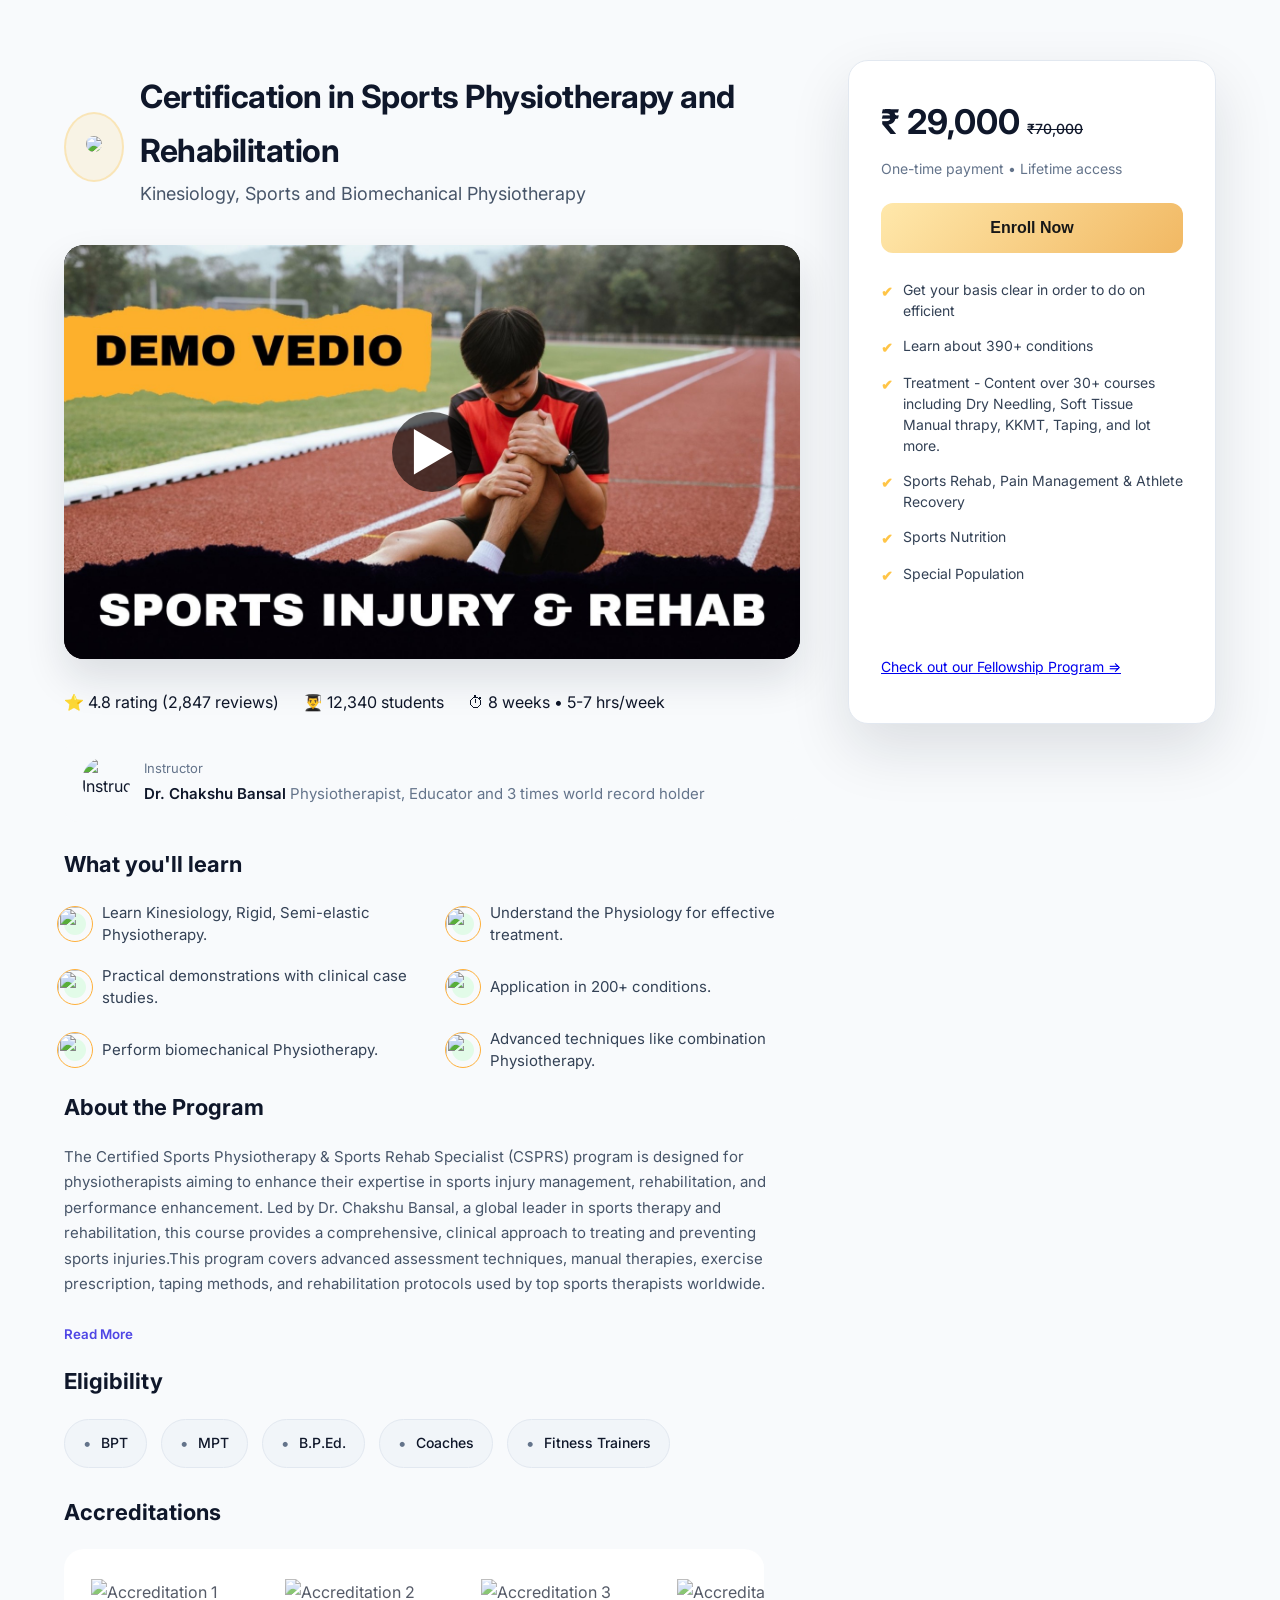
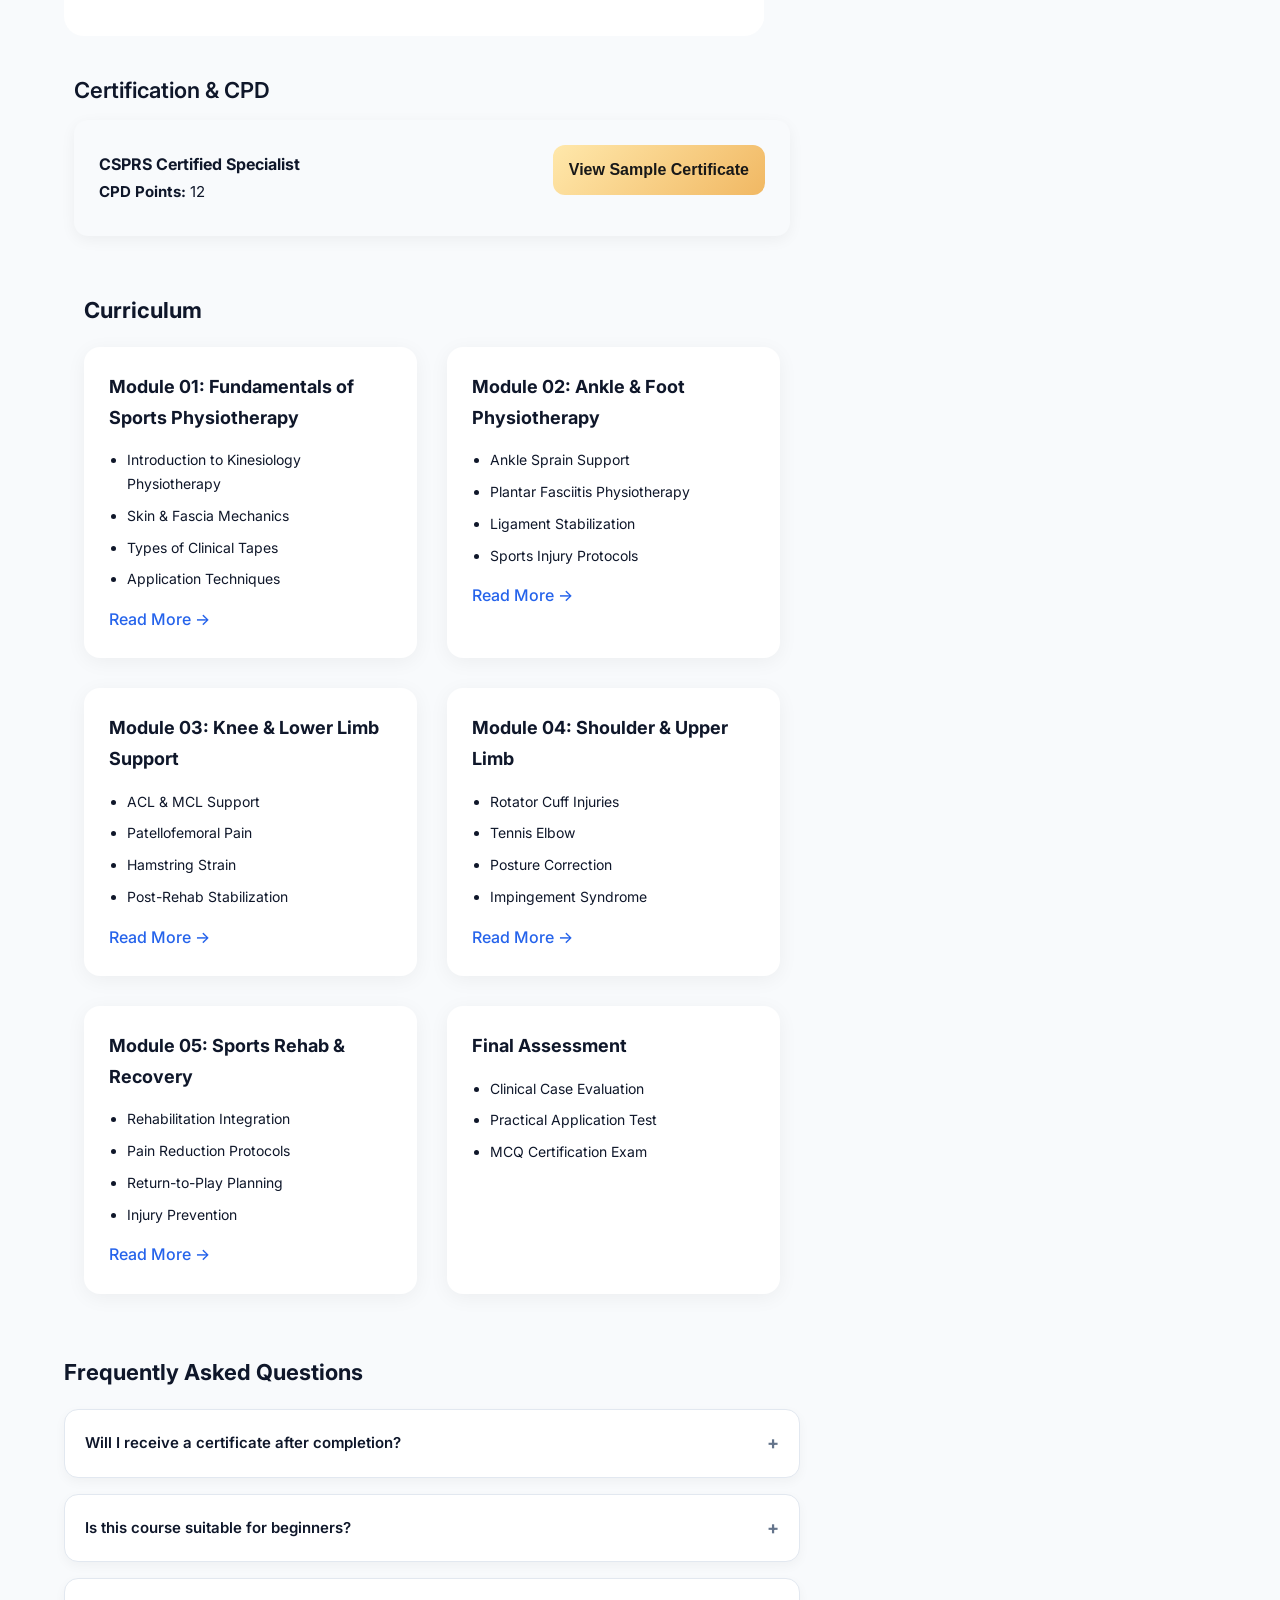
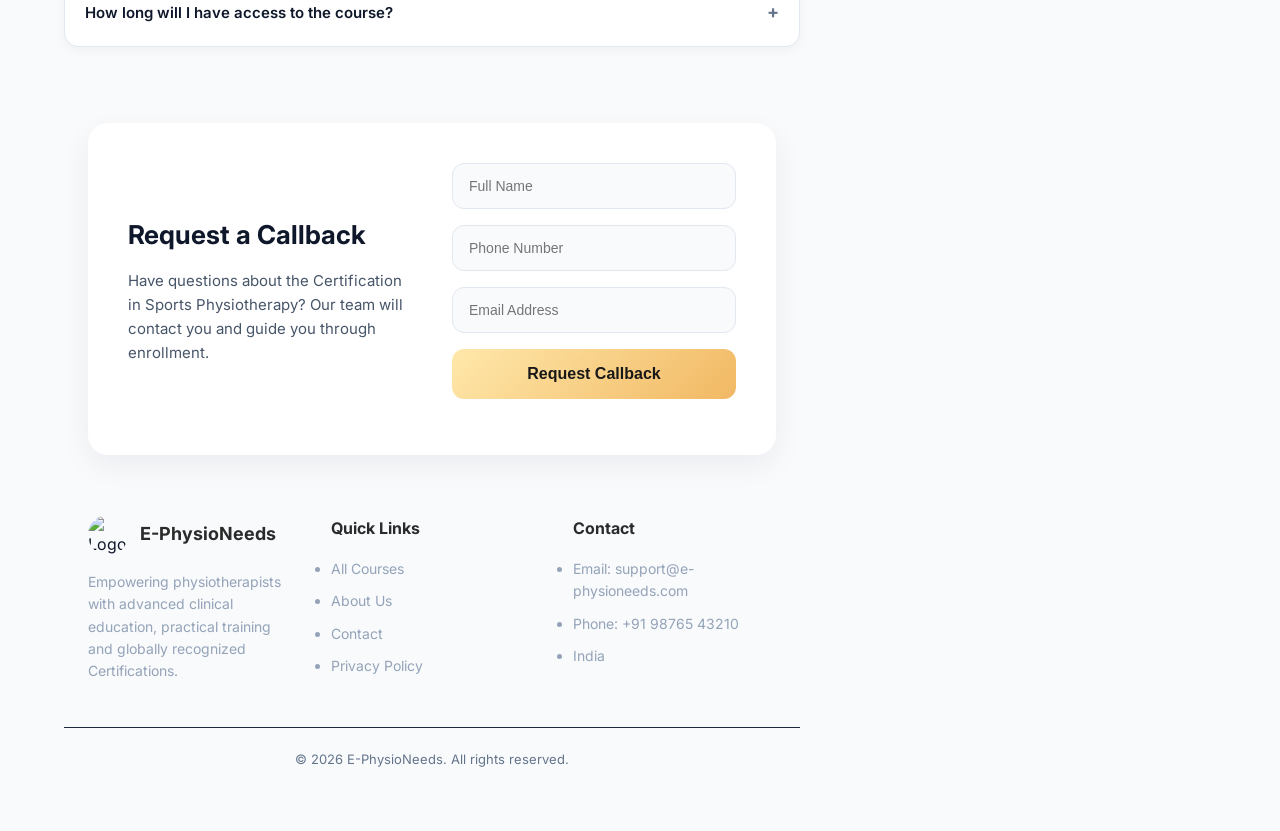
==== commit 33b960d2: "added certificate" ====
--- a/certificate.html
+++ b/certificate.html
@@ -69,9 +69,8 @@
 
         <!-- Always visible -->
         <p class="section-text">
-          The Certified Tapedia Expert (CTE) course is a comprehensive deep dive into the art and science of Physiotherapy techniques. Designed for physiotherapists, sports therapists, and healthcare professionals, this course explores Kinesiology, Rigid, Semi-elastic, and Sports Physiotherapy applications. Learn to assess, diagnose, and apply Physiotherapy techniques for musculoskeletal, neurological, paediatric, women health, bio-mechanical and postural dysfunctions.
+          The Certified Sports Physiotherapy & Sports Rehab Specialist (CSPRS) program is designed for physiotherapists aiming to enhance their expertise in sports injury management, rehabilitation, and performance enhancement. Led by Dr. Chakshu Bansal, a global leader in sports therapy and rehabilitation, this course provides a comprehensive, clinical approach to treating and preventing sports injuries.This program covers advanced assessment techniques, manual therapies, exercise prescription, taping methods, and rehabilitation protocols used by top sports therapists worldwide.
         </p>
-
         <!-- Hidden Content -->
         <div class="read-more-content" id="readMoreContent">
           <p class="section-text">
@@ -79,14 +78,28 @@
           </p>
 
           <ul class="about-list">
-            <li>Introduction to Tapedia and Physiotherapy Concepts</li>
-            <li>Understanding Different Types of Tapes</li>
-            <li>Physiology Behind Physiotherapy</li>
-            <li>Principles of Physiotherapy Techniques</li>
-            <li>Application of Physiotherapy for Muscles, Tendons, Ligaments & Joints</li>
-            <li>Advanced Physiotherapy for Clinical Conditions</li>
-            <li>Physiotherapy for Postural, Neurological Dysfunctions, Paediatric and Women Health</li>
+            <li>Dry Needling – ₹8,500</li>
+            <li>Taping – ₹4,500</li>
+            <li>Soft Tissue Manual Therapy – ₹6,500</li>
+            <li>Manual Therapy – ₹5,000</li>
+            <li>Radiodiagnosis – ₹2,500</li>
+            <li>Biomechanical Analysis – ₹5,500</li>
+            <li>Assessment & Diagnosis – ₹5,500</li>
+            <li>Instrument-Assisted Soft Tissue Mobilization (IASTM) – ₹3,500/li>
+            <li>Sports-Specific Rehabilitation – ₹5,500</li>
+            <li>Applied Biomechanics – ₹4,500</li>
+            <li>Neural Mobilization – ₹4,500</li>
+            <li>Clinical Anatomy – ₹4,500</li>
+            <li>Diagnosis Making – ₹4,500</li>
+            <li>Sports Nutrition – ₹2,500</li>
+            <li>Gym & Sports Injury Rehab – ₹5,500</li>
+            <li>Myofascial Release – ₹4,500</li>
+            <li>Rehabilitation - ₹9,500</li>
           </ul>
+
+          <p>
+            Through online sessions, participants will learn about technical aspects, having lifetime access to the practical demo material so you can revist and revise the concepts and mentorship from Dr. Chakshu to guide you with your clinical cases.
+          </p>
         </div>
 
         <!-- Button -->
@@ -155,6 +168,45 @@
           </div>
         </div>
       </section>
+
+      <!-- CPD Certificate Section -->
+      <section class="cpd-section">
+
+        <h2>Certification & CPD</h2>
+
+        <div class="cpd-card">
+          <div class="cpd-left">
+            <h4>CSPRS Certified Specialist</h4>
+            <p><strong>CPD Points:</strong> 12</p>
+          </div>
+
+          <div class="cpd-right">
+            <button class="btn-primary" onclick="openCertificateModal()">
+              View Sample Certificate
+            </button>
+          </div>
+        </div>
+
+      </section>
+
+
+      <!-- Certificate Modal -->
+      <div class="certificate-modal" id="certificateModal">
+        <div class="certificate-overlay" onclick="closeCertificateModal()"></div>
+
+        <div class="certificate-content">
+          <img src="https://d502jbuhuh9wk.cloudfront.net/courses/645b4141e4b08c3db6046d0a/GMcUm5.png" alt="Sample Certificate">
+
+          <div class="certificate-actions">
+            <button class="btn-secondary" onclick="shareCertificate()">
+              Share
+            </button>
+            <button class="btn-primary" onclick="closeCertificateModal()">
+              Close
+            </button>
+          </div>
+        </div>
+      </div>
       
       <!-- Course Curriculum -->
       <section class="section curriculum-section">
@@ -358,12 +410,14 @@
       <button class="btn-primary" onclick="openModal()">Enroll Now</button>
 
       <ul class="features">
-        <li><span>✔</span> 20+ hours on‑demand video</li>
-        <li><span>✔</span> Hands-on physiotherapy exercises</li>
-        <li><span>✔</span> Real-world scenarios</li>
-        <li><span>✔</span> Community forum access</li>
-        <li><span>✔</span> Certificate of completion</li>
-        <li><span>✔</span> Full lifetime access</li>
+        <li><span>✔</span>Get your basis clear in order to do on efficient</li>
+        <li><span>✔</span>Learn about 390+ conditions</li>
+        <li><span>✔</span>Treatment - Content over 30+ courses including Dry Needling, Soft Tissue Manual thrapy, KKMT, Taping, and lot more.</li>
+        <li><span>✔</span>Sports Rehab, Pain Management & Athlete Recovery</li>
+        <li><span>✔</span>Sports Nutrition</li>
+        <li><span>✔</span>Special Population</li>
+        <li><br></br></li>
+        <li><a href="fellowship.html">Check out our Fellowship Program => </a> </li>
       </ul>
 
     </aside>
@@ -387,7 +441,7 @@
 
       <label style="display:flex; align-items:center; justify-content: center; gap:10px; margin-top:15px;">
         <input type="checkbox" id="certificateOption" onchange="toggleCertificate()">
-        Pay ₹ 4,077/ month (EMI Option)
+        Pay ₹ 4,152/ month (EMI Option)
       </label>
     </div>
   </div>
@@ -477,6 +531,26 @@
       </iframe>
     `;
   }
+
+  function openCertificateModal() {
+    document.getElementById("certificateModal").classList.add("active");
+  }
+
+  function closeCertificateModal() {
+    document.getElementById("certificateModal").classList.remove("active");
+  }
+
+  function shareCertificate() {
+    if (navigator.share) {
+      navigator.share({
+        title: 'Sports Physiotherapist Certification',
+        text: 'Check out this CPD Certified Sports Physiotherapist Course!',
+        url: window.location.href
+      });
+    } else {
+      alert("Sharing not supported on this device.");
+    }
+}
   </script>
 </body>
 
--- a/course_style.css
+++ b/course_style.css
@@ -809,4 +809,75 @@
 
 .video-preview{
   background-color: black;
-}+}
+
+/* Section */
+.cpd-section {
+  padding: 20px 10px;
+}
+
+/* Card */
+.cpd-card {
+  background: #f8fafc;
+  border-radius: 14px;
+  padding: 25px;
+  display: flex;
+  justify-content: space-between;
+  align-items: center;
+  box-shadow: 0 4px 15px rgba(0,0,0,0.05);
+  flex-wrap: wrap;
+  gap: 20px;
+}
+
+.cpd-card h3 {
+  margin: 0 0 8px 0;
+}
+
+.cpd-card p {
+  margin: 0;
+  font-size: 15px;
+}
+
+/* Modal */
+.certificate-modal {
+  position: fixed;
+  inset: 0;
+  display: none;
+  justify-content: center;
+  align-items: center;
+  z-index: 999;
+}
+
+.certificate-modal.active {
+  display: flex;
+}
+
+.certificate-overlay {
+  position: absolute;
+  inset: 0;
+  background: rgba(0,0,0,0.6);
+}
+
+.certificate-content {
+  position: relative;
+  background: #fff;
+  padding: 20px;
+  border-radius: 16px;
+  max-width: 90%;
+  max-height: 90%;
+  overflow: auto;
+  text-align: center;
+}
+
+.certificate-content img {
+  max-width: 100%;
+  border-radius: 10px;
+}
+
+.certificate-actions {
+  margin-top: 15px;
+  display: flex;
+  justify-content: center;
+  gap: 15px;
+}
+
--- a/course_mobile.css
+++ b/course_mobile.css
@@ -321,4 +321,10 @@
   .accreditation-scroll{
     max-width: 85vw;
   }
+
+  .cpd-card {
+    flex-direction: column;
+    align-items: flex-start;
+    justify-content: center;
+  }
 }
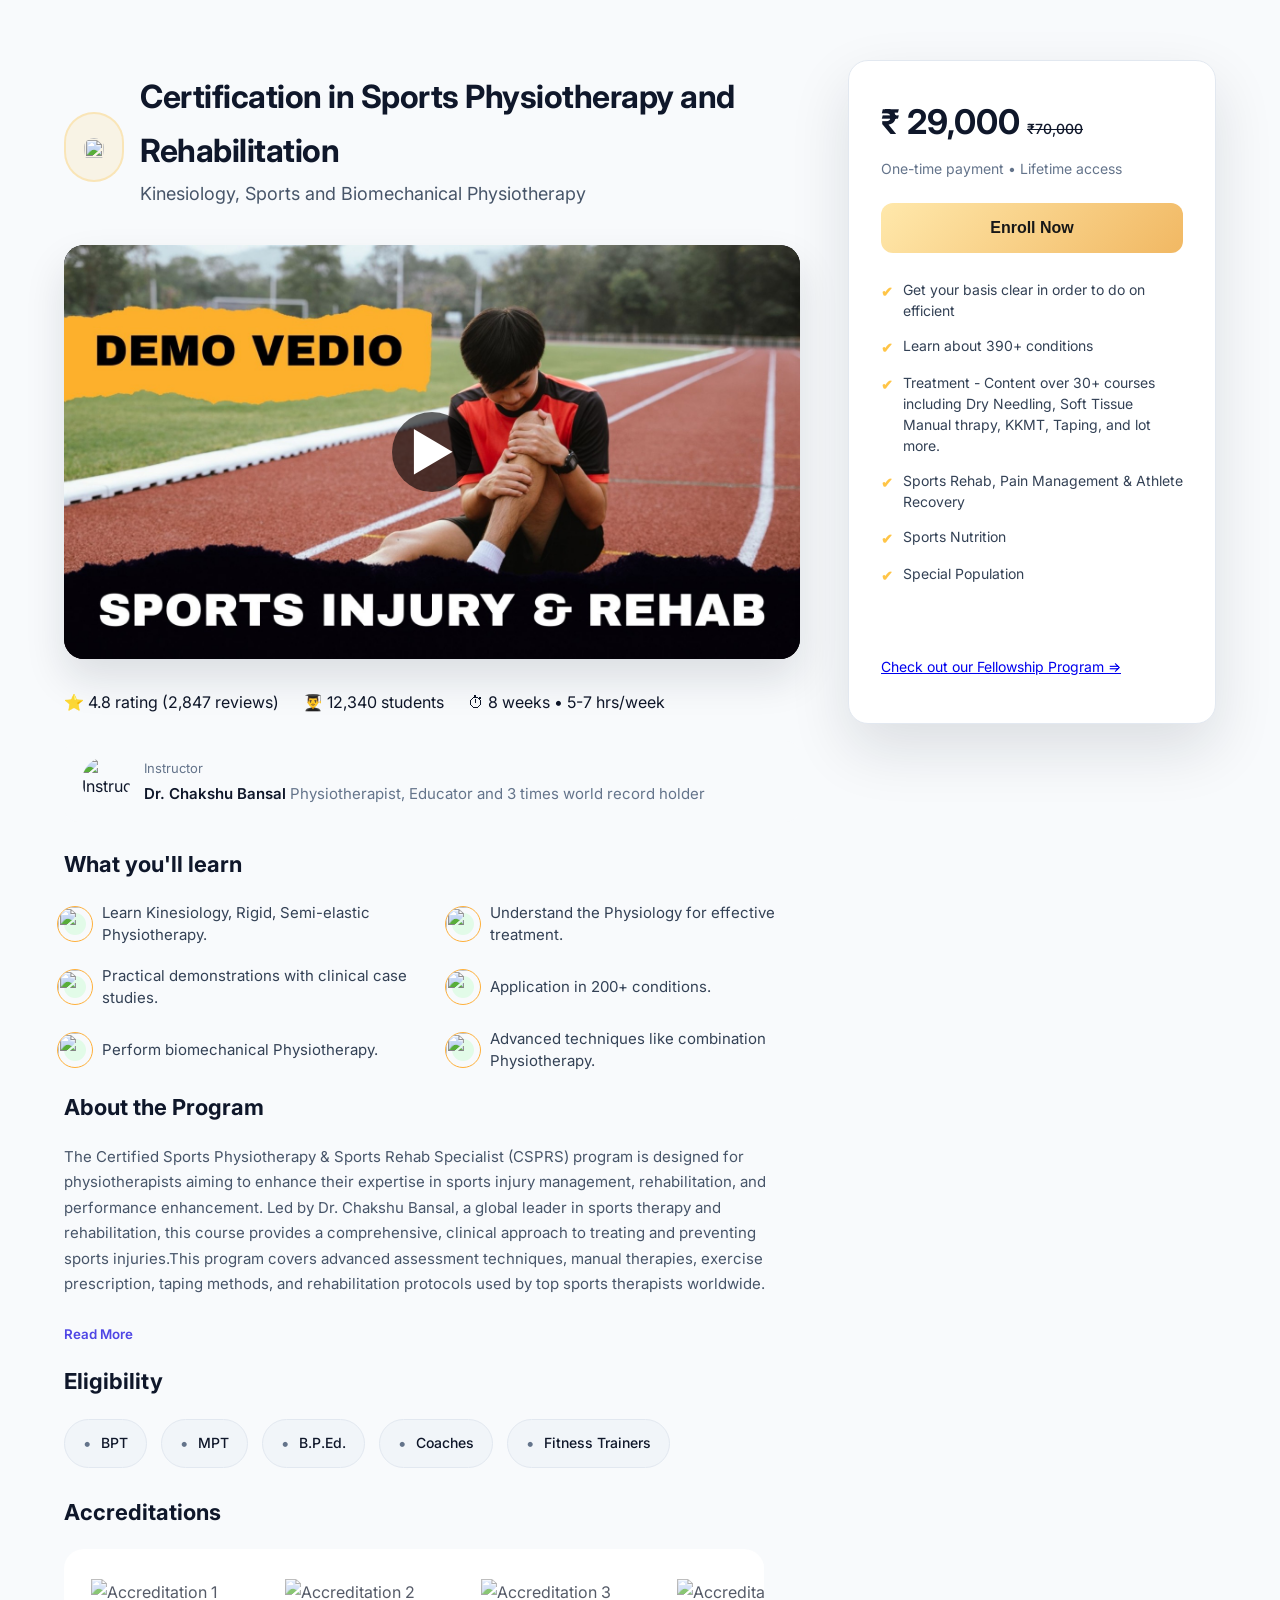
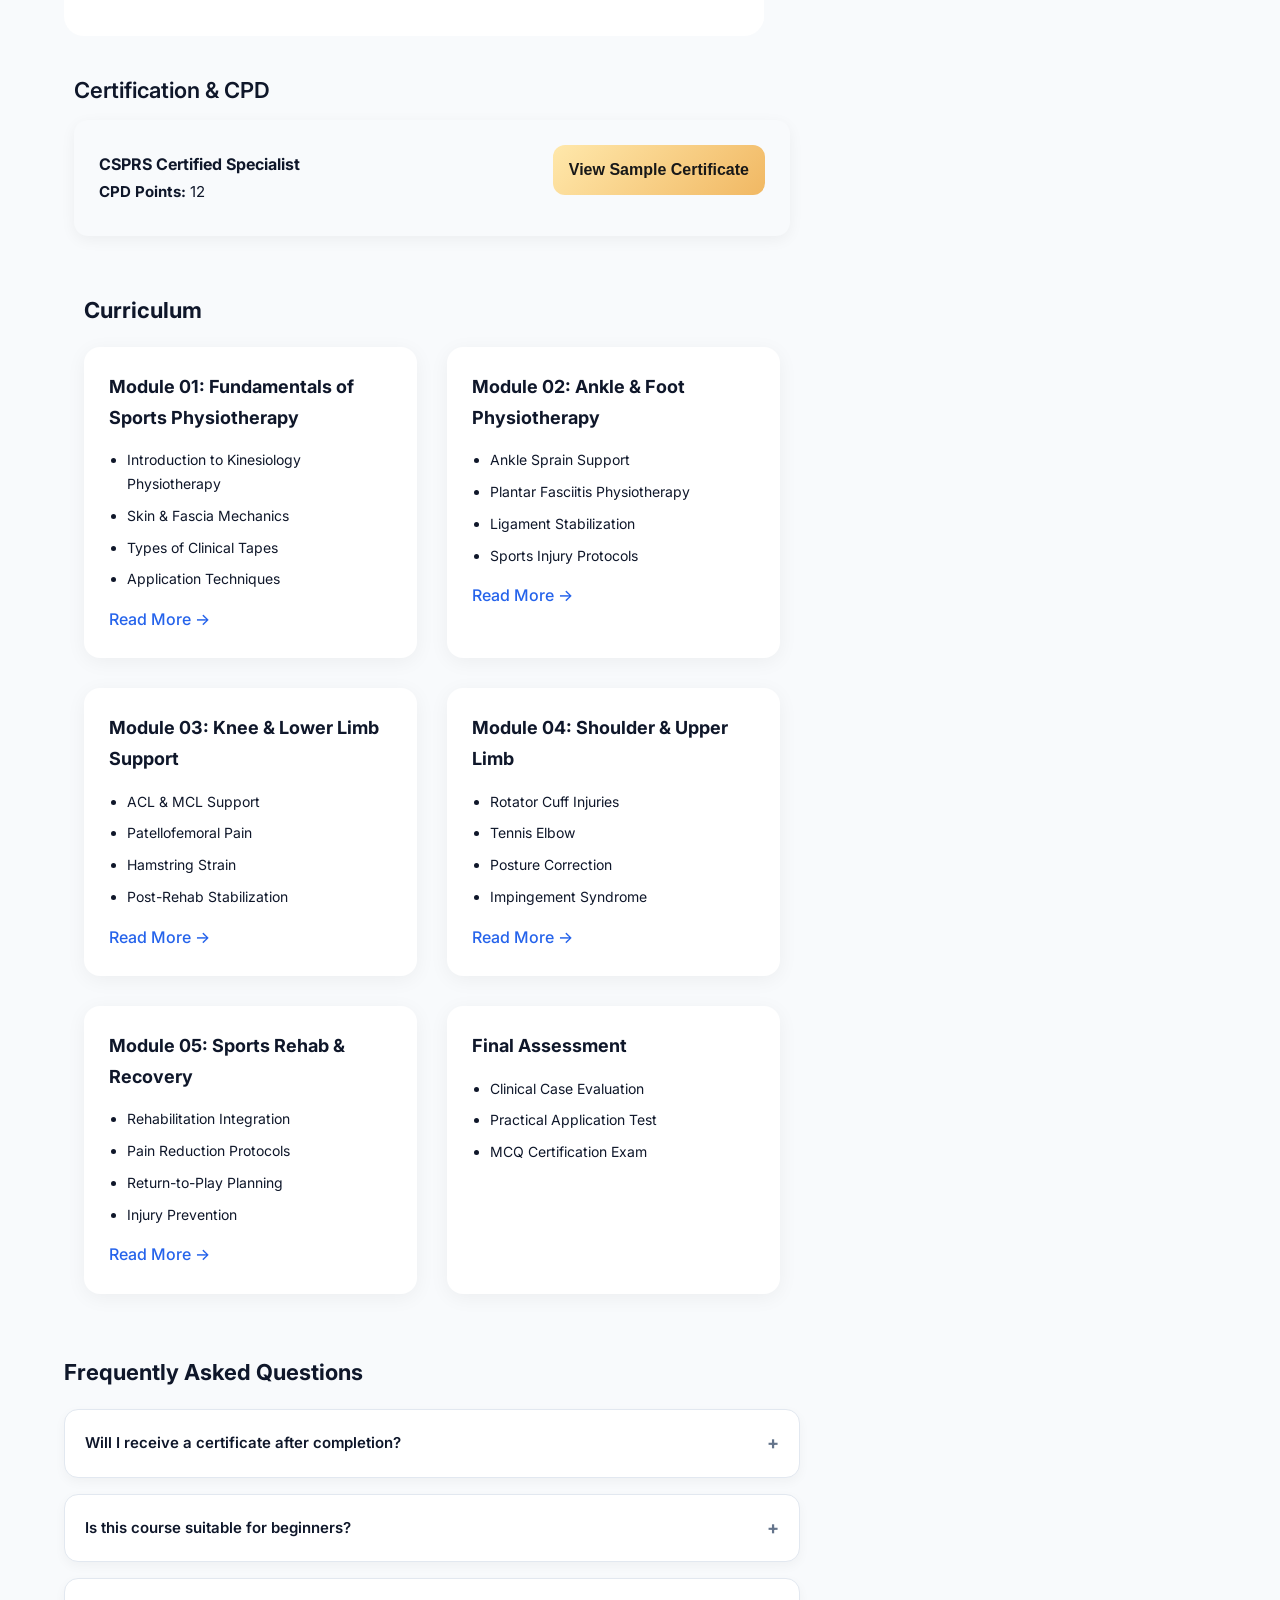
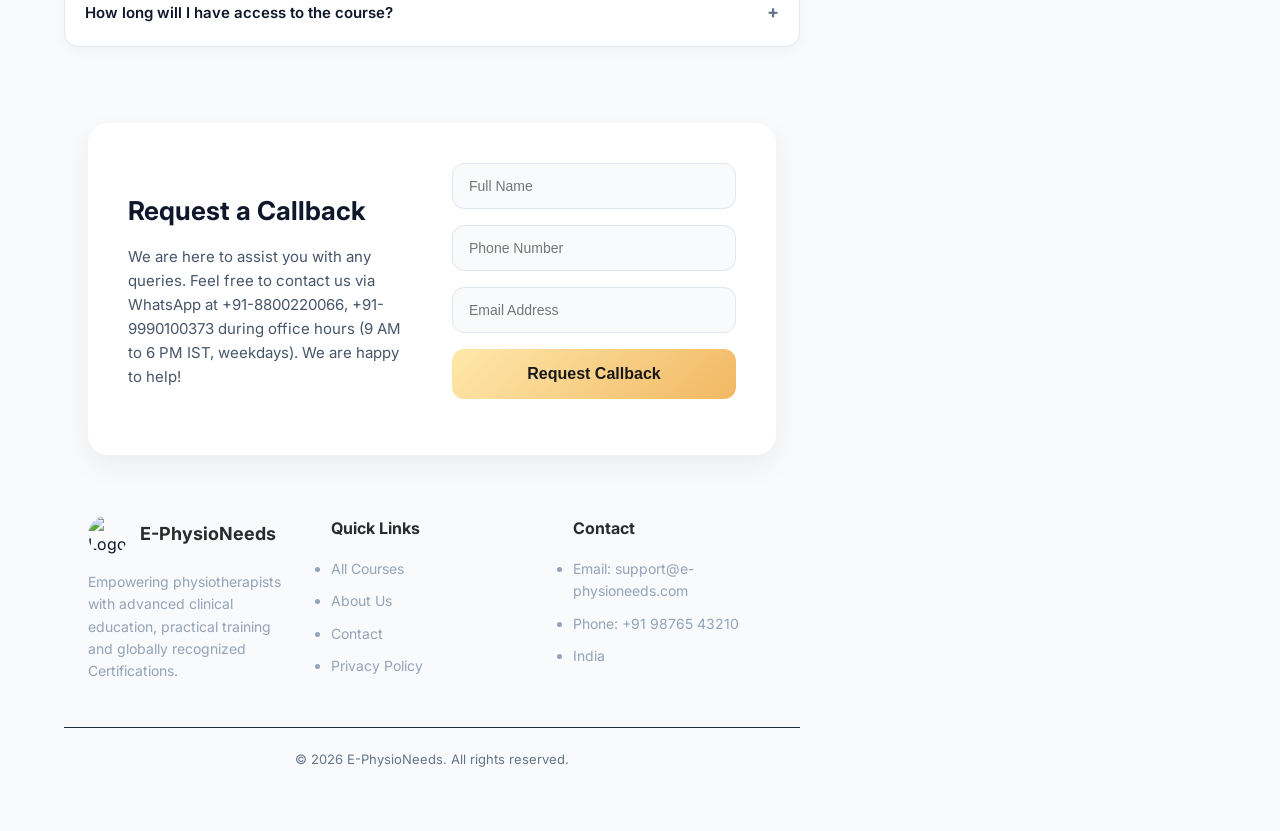
==== commit 7f9c032f: "more cards in row" ====
--- a/certificate.html
+++ b/certificate.html
@@ -165,6 +165,46 @@
               <img src="https://encrypted-tbn0.gstatic.com/images?q=tbn:ANd9GcSzkZxfZpy2Dmo79ltSDT-8pK326NKdttpC3w&s" alt="Accreditation 5">
             </div>
 
+            <div class="accreditation-card">
+              <img src="https://media.licdn.com/dms/image/v2/C510BAQFmlUdxfHR-LA/company-logo_200_200/company-logo_200_200/0/1631435651230/government_of_india_official_logo?e=2147483647&v=beta&t=zUozBP9gchxBU2KLD9DvetkSTjK4zkDSd2TCr2N8EVA" alt="Accreditation 1">
+            </div>
+
+            <div class="accreditation-card">
+              <img src="https://encrypted-tbn0.gstatic.com/images?q=tbn:ANd9GcTQlPk_F0_y9FrfhgAh6MxdcJQU8hiaqNbDtA&s" alt="Accreditation 2">
+            </div>
+
+            <div class="accreditation-card">
+              <img src="https://5.imimg.com/data5/SELLER/Default/2021/7/FP/IX/YM/105526237/gst-registration-services.png" alt="Accreditation 3">
+            </div>
+
+            <div class="accreditation-card">
+              <img src="https://physioneedsacademy.uk/wp-content/uploads/2025/08/Untitled-design.png" alt="Accreditation 4">
+            </div>
+
+            <div class="accreditation-card">
+              <img src="https://encrypted-tbn0.gstatic.com/images?q=tbn:ANd9GcSzkZxfZpy2Dmo79ltSDT-8pK326NKdttpC3w&s" alt="Accreditation 5">
+            </div>
+
+            <div class="accreditation-card">
+              <img src="https://png.pngtree.com/png-vector/20220905/ourmid/pngtree-iso-14001-certified-company-logo-badge-png-image_6137639.png" alt="Accreditation 1">
+            </div>
+
+            <div class="accreditation-card">
+              <img src="https://encrypted-tbn0.gstatic.com/images?q=tbn:ANd9GcTQlPk_F0_y9FrfhgAh6MxdcJQU8hiaqNbDtA&s" alt="Accreditation 2">
+            </div>
+
+            <div class="accreditation-card">
+              <img src="https://5.imimg.com/data5/SELLER/Default/2021/7/FP/IX/YM/105526237/gst-registration-services.png" alt="Accreditation 3">
+            </div>
+
+            <div class="accreditation-card">
+              <img src="https://physioneedsacademy.uk/wp-content/uploads/2025/08/Untitled-design.png" alt="Accreditation 4">
+            </div>
+
+            <div class="accreditation-card">
+              <img src="https://encrypted-tbn0.gstatic.com/images?q=tbn:ANd9GcSzkZxfZpy2Dmo79ltSDT-8pK326NKdttpC3w&s" alt="Accreditation 5">
+            </div>
+
           </div>
         </div>
       </section>
@@ -331,8 +371,10 @@
           <div class="callback-left">
             <h2>Request a Callback</h2>
             <p>
-              Have questions about the Certification in Sports Physiotherapy?
-              Our team will contact you and guide you through enrollment.
+              We are here to assist you with any queries.
+              Feel free to contact us via WhatsApp at +91-8800220066, +91-9990100373 during office hours (9 AM to 6 PM IST, weekdays).
+
+              We are happy to help!
             </p>
           </div>
 
--- a/course_style.css
+++ b/course_style.css
@@ -43,19 +43,26 @@
   height: auto;
   border-radius: 50%;
   object-fit: cover;
-}
-
-.header-img{
+  padding-top: 10px;
+}
+
+.header-img {
   width: 70px;
   height: 70px;
-  border-radius: 50%;
-  object-fit: cover;
-  background-color: rgb(248,213, 138, 0.2);
+  border-radius: 35px;
+  background-color: rgba(248, 213, 138, 0.2);
   display: flex;
   align-items: center;
   justify-content: center;
   border: solid 2px rgba(255, 174, 0, 0.2);
   padding: 5px;
+  overflow: hidden; /* important */
+}
+
+.header-img img {
+  width: 100%;
+  height: 100%;
+  object-fit: contain; /* keeps full logo visible */
 }
 
 .header-heading{
@@ -778,7 +785,7 @@
   max-width: 180px;
   background: #ffffff;
   border-radius: 16px;
-  padding: 20px;
+  padding: 20px 5px;
   display: flex;
   align-items: center;
   justify-content: center;
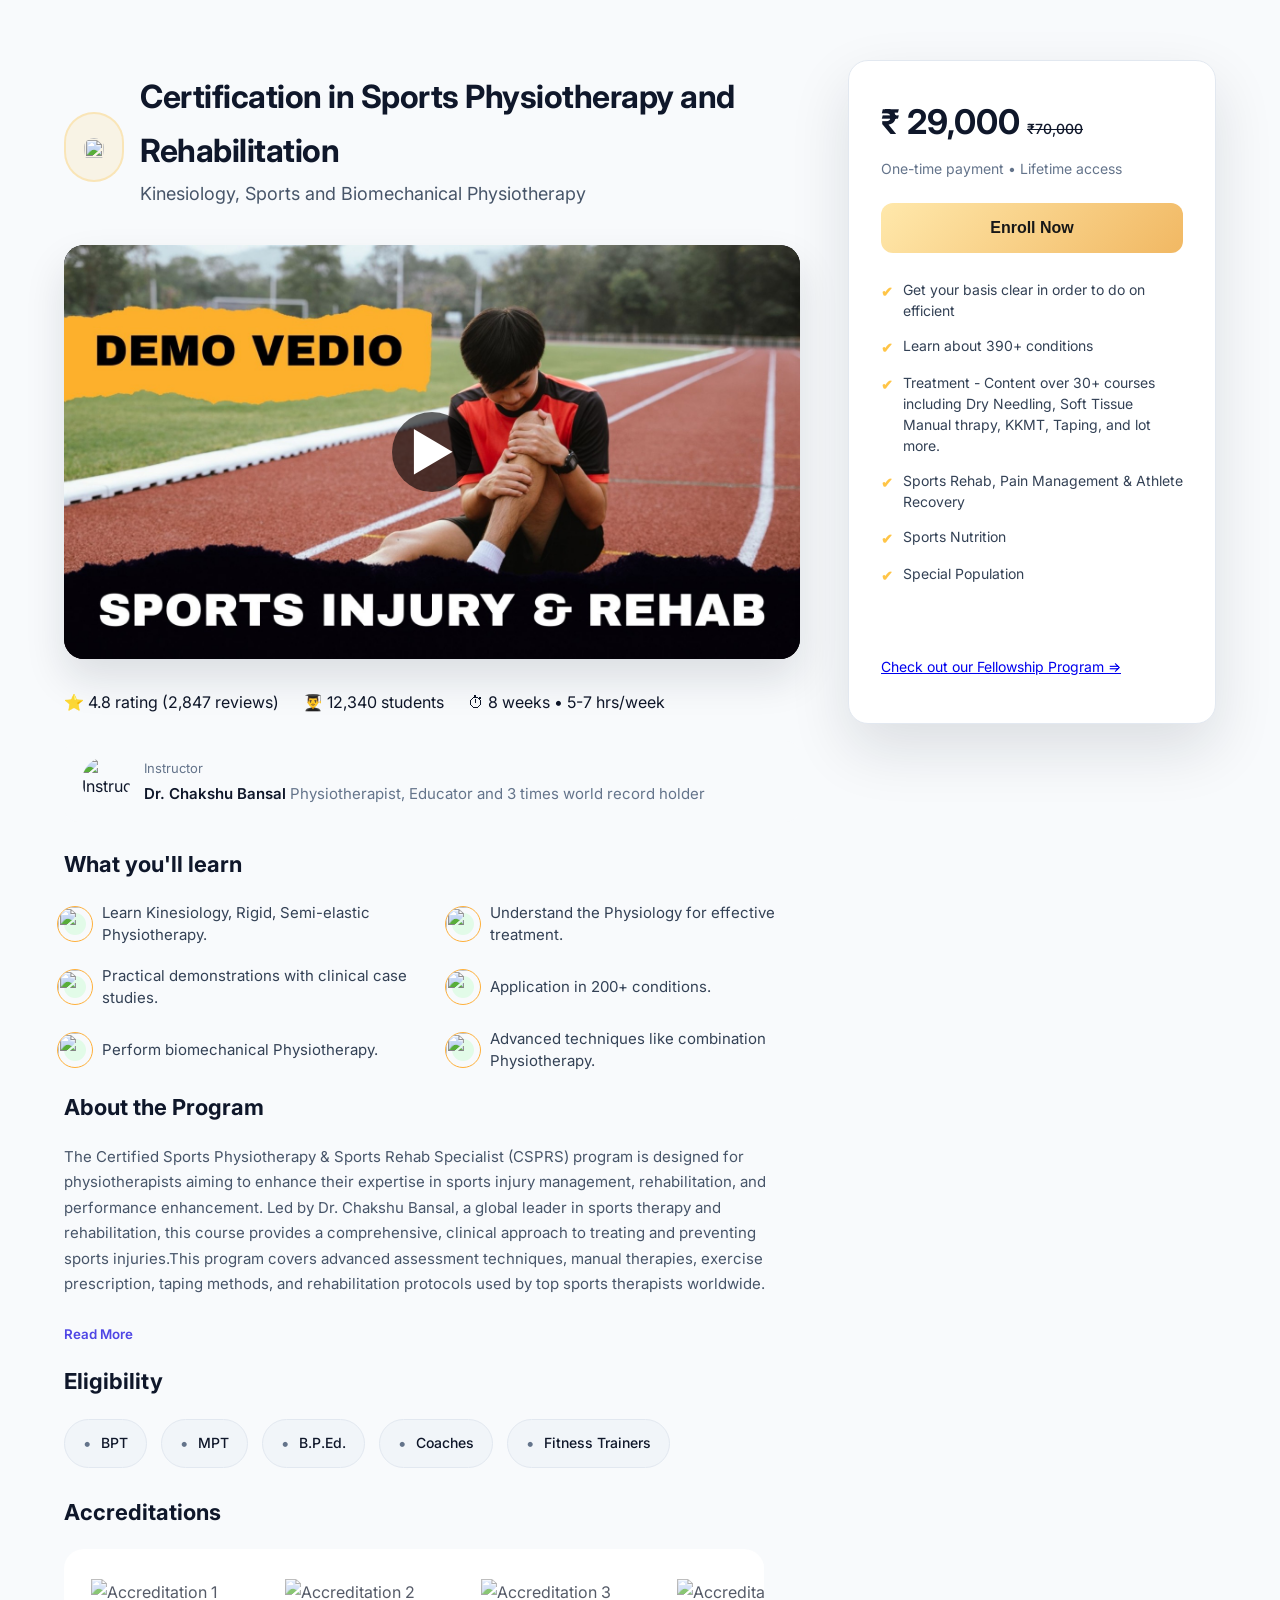
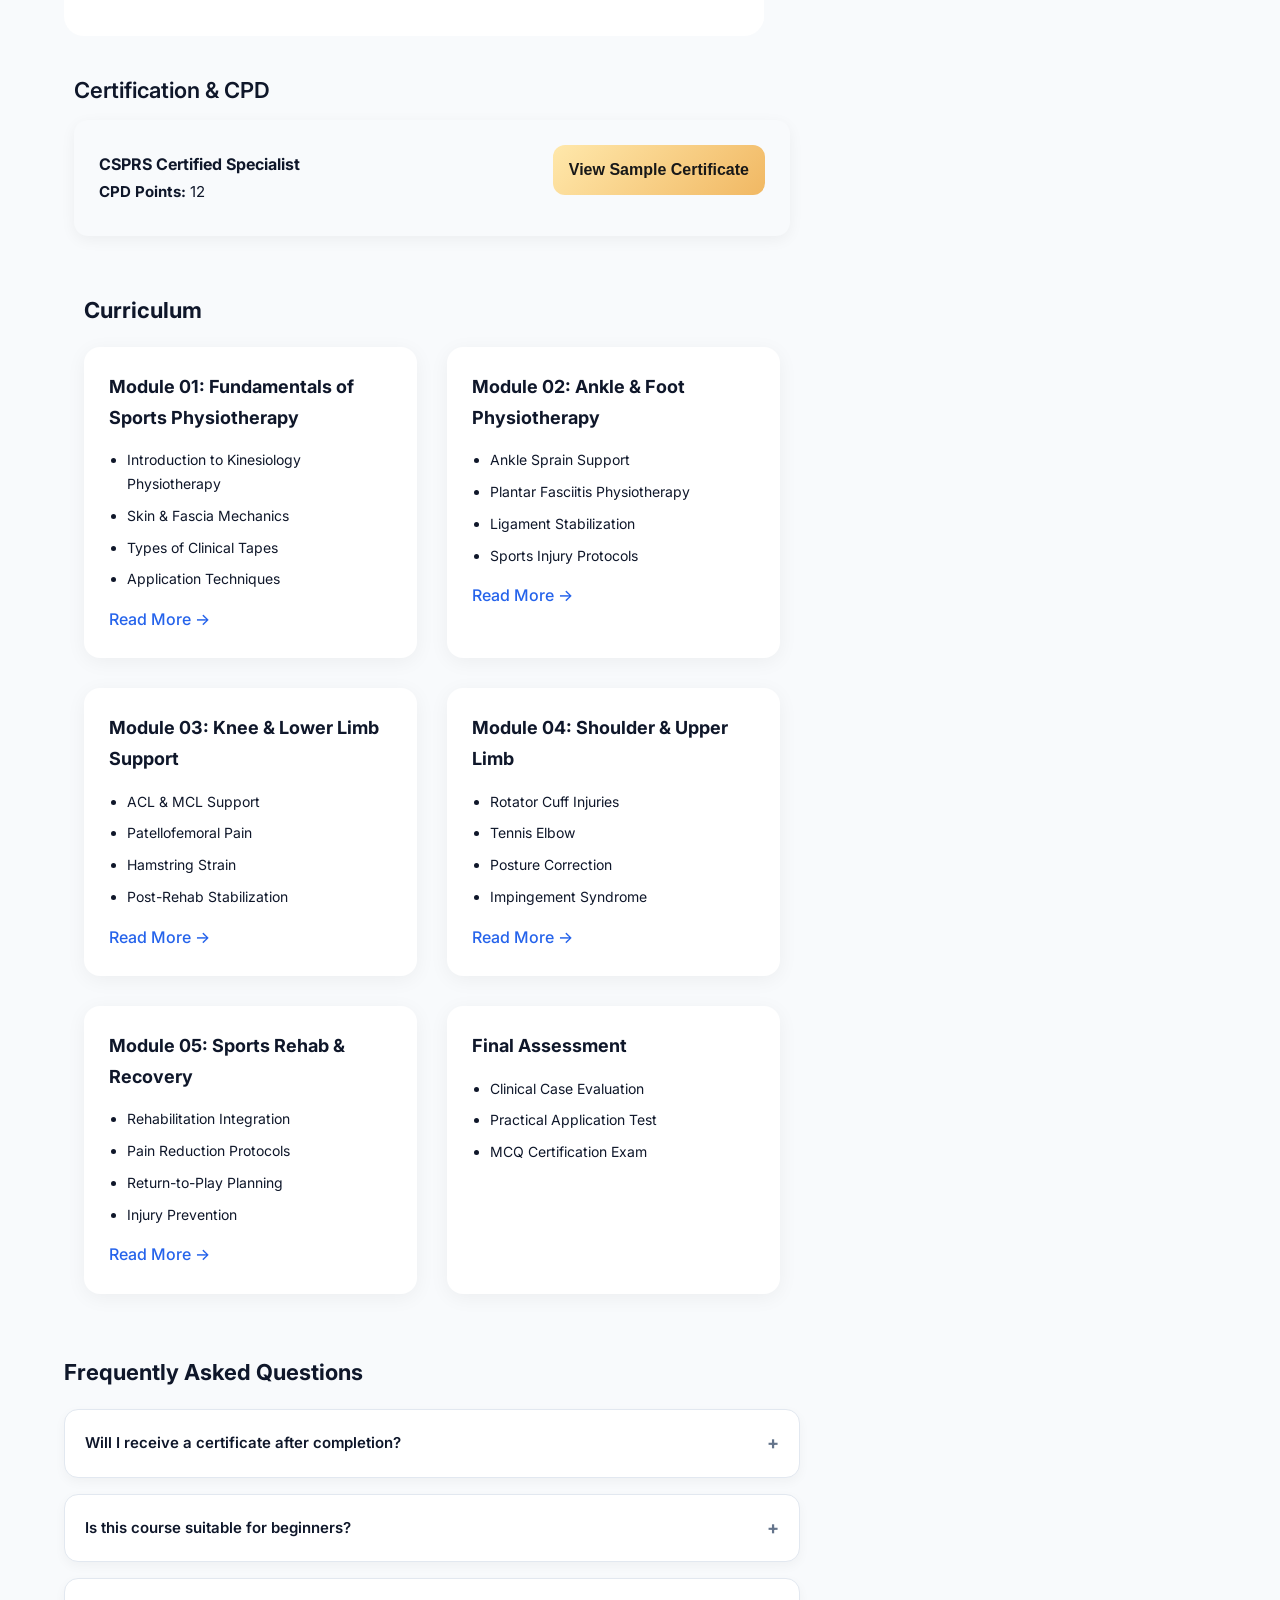
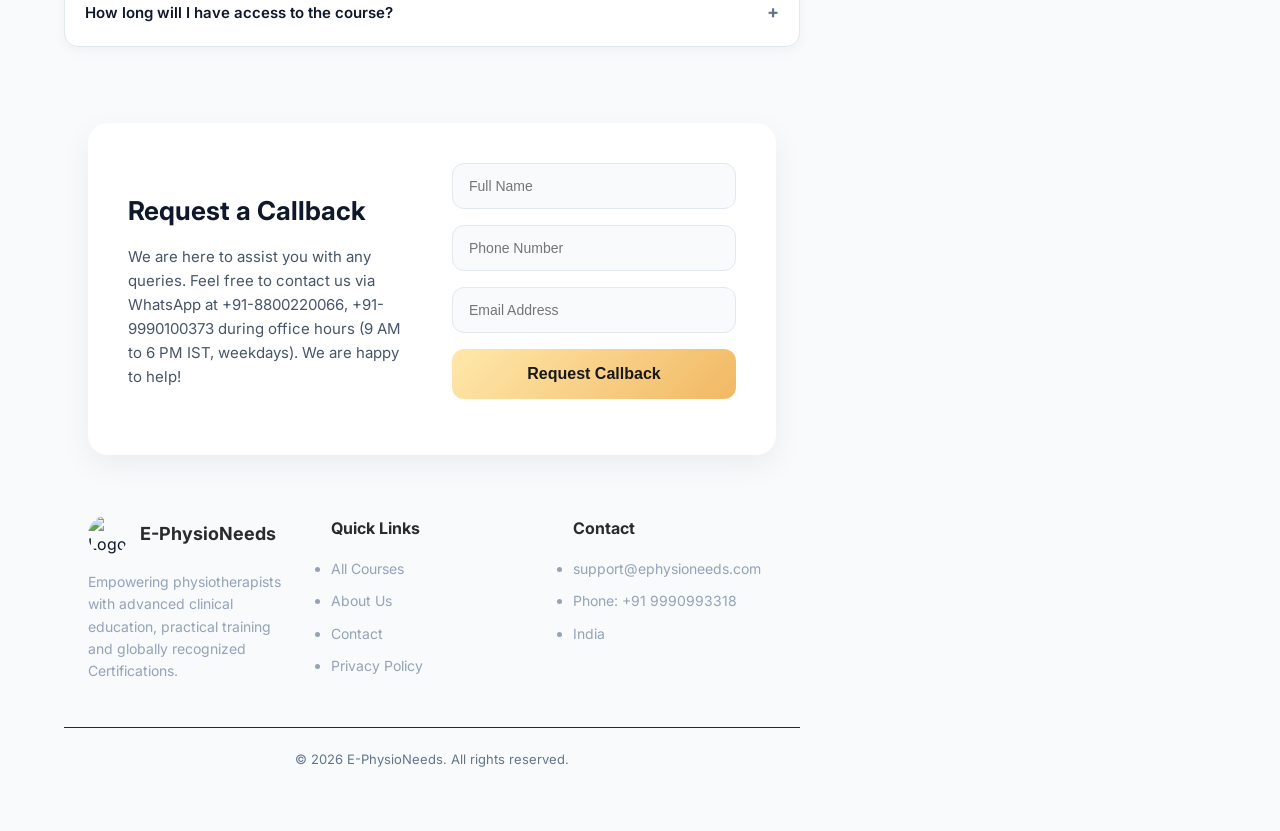
==== commit 85b79837: "lower font size of title" ====
--- a/certificate.html
+++ b/certificate.html
@@ -430,8 +430,8 @@
           <div class="footer-col">
             <h4>Contact</h4>
             <ul>
-              <li>Email: support@e-physioneeds.com</li>
-              <li>Phone: +91 98765 43210</li>
+              <li><a href="https://mail.google.com/mail/?view=cm&fs=1&to=support@ephysioneeds.com&su=Support%20Request&body=Hello%20Team," target="_blank">support@ephysioneeds.com</a></li>
+              <li>Phone: +91 9990993318</li>
               <li>India</li>
             </ul>
           </div>
--- a/course_style.css
+++ b/course_style.css
@@ -174,20 +174,22 @@
 /* Secondary Button */
 .btn-secondary {
   width: 100%;
-  padding: 14px;
+  padding: 16px;
   background: #f8fafc;
   border: 1px solid #e2e8f0;
   border-radius: 12px;
   font-size: 14px;
-  font-weight: 500;
+  font-weight: 600;
   cursor: pointer;
-  margin-bottom: var(--space-md);
+  margin-bottom: var(--space-sm);
   transition: all 0.2s ease;
 }
 
 .btn-secondary:hover {
-  background: #f1f5f9;
-}
+  transform: translateY(-2px);
+  box-shadow: 0 15px 30px rgba(197, 197, 197, 0.35);
+}
+
 
 /* Features List */
 .features {
@@ -756,7 +758,7 @@
 .form-group input:focus {
   border-color: #f1b863;
   background: #ffffff;
-  box-shadow: 0 0 0 3px rgba(241, 184, 99, 0.15);
+  box-shadow: 2 2 2 3px rgba(189, 144, 78, 0.15);
 }
 
 .accreditation-section {
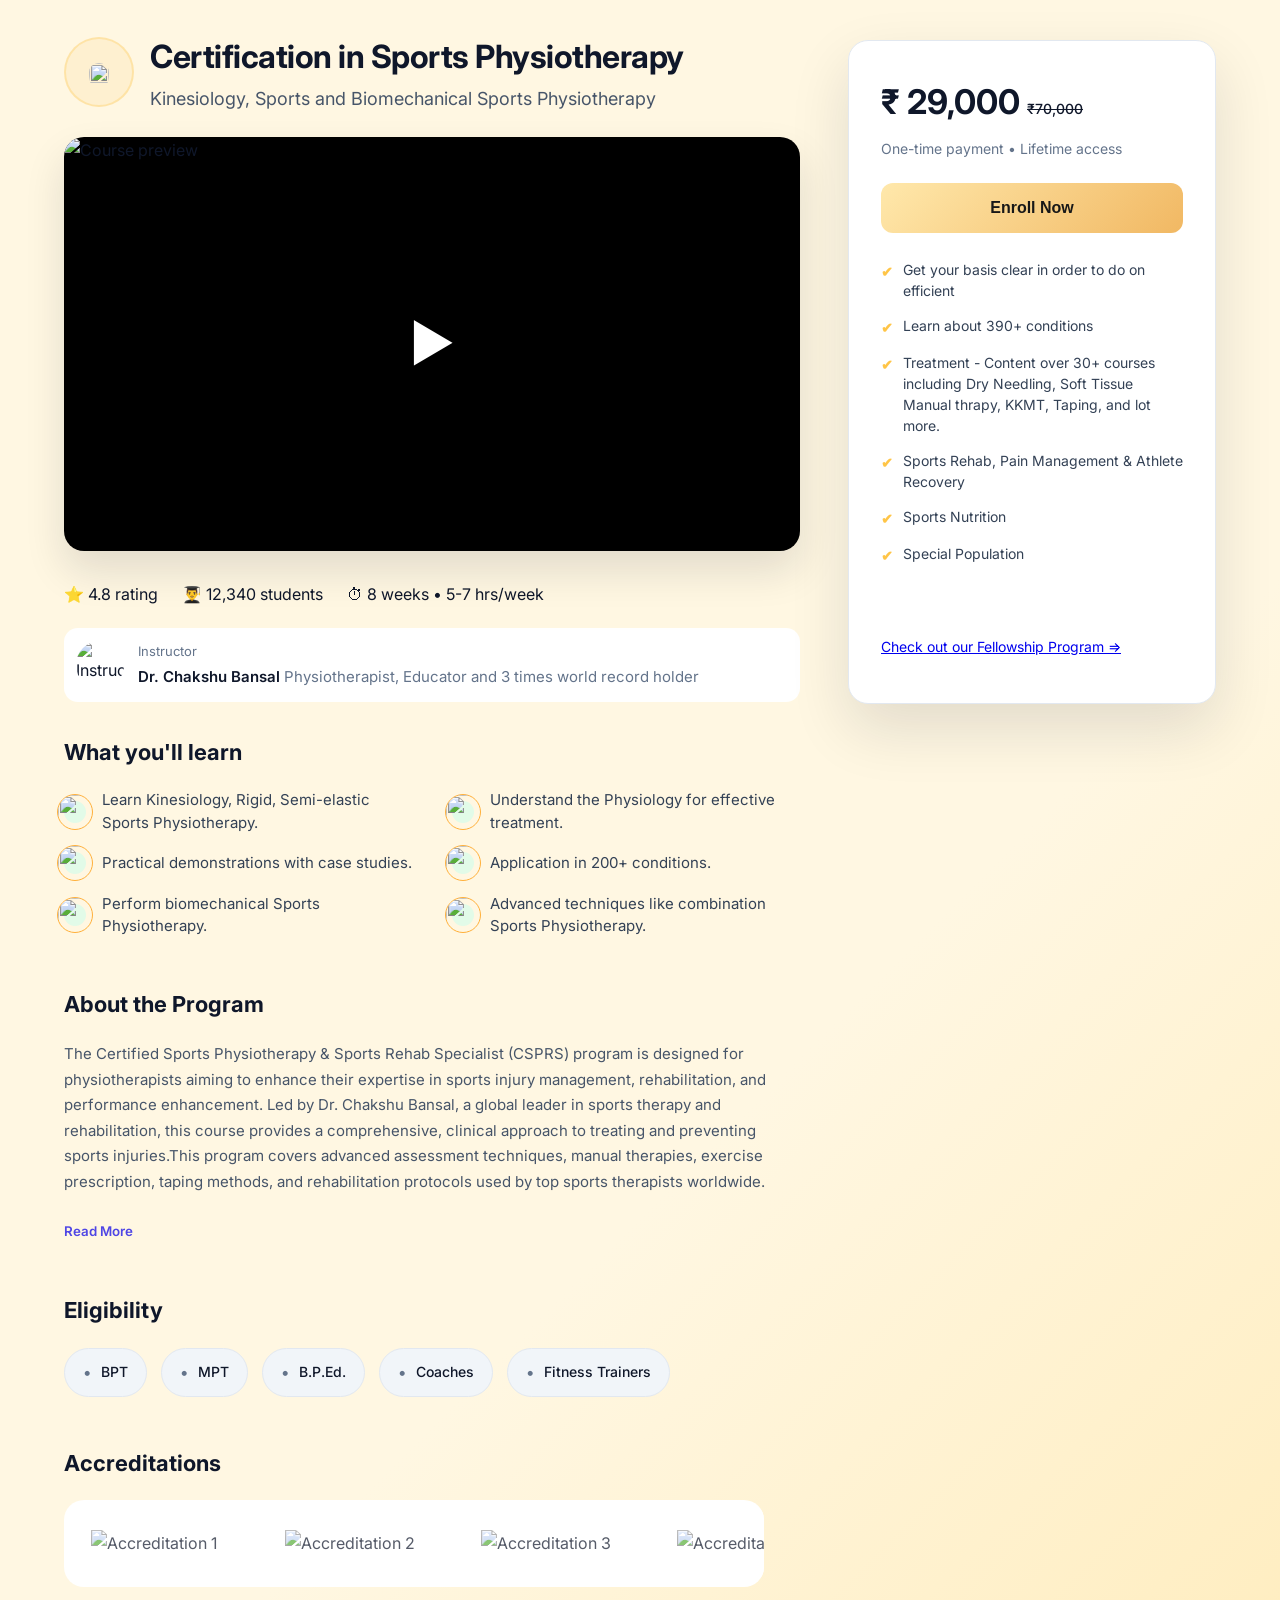
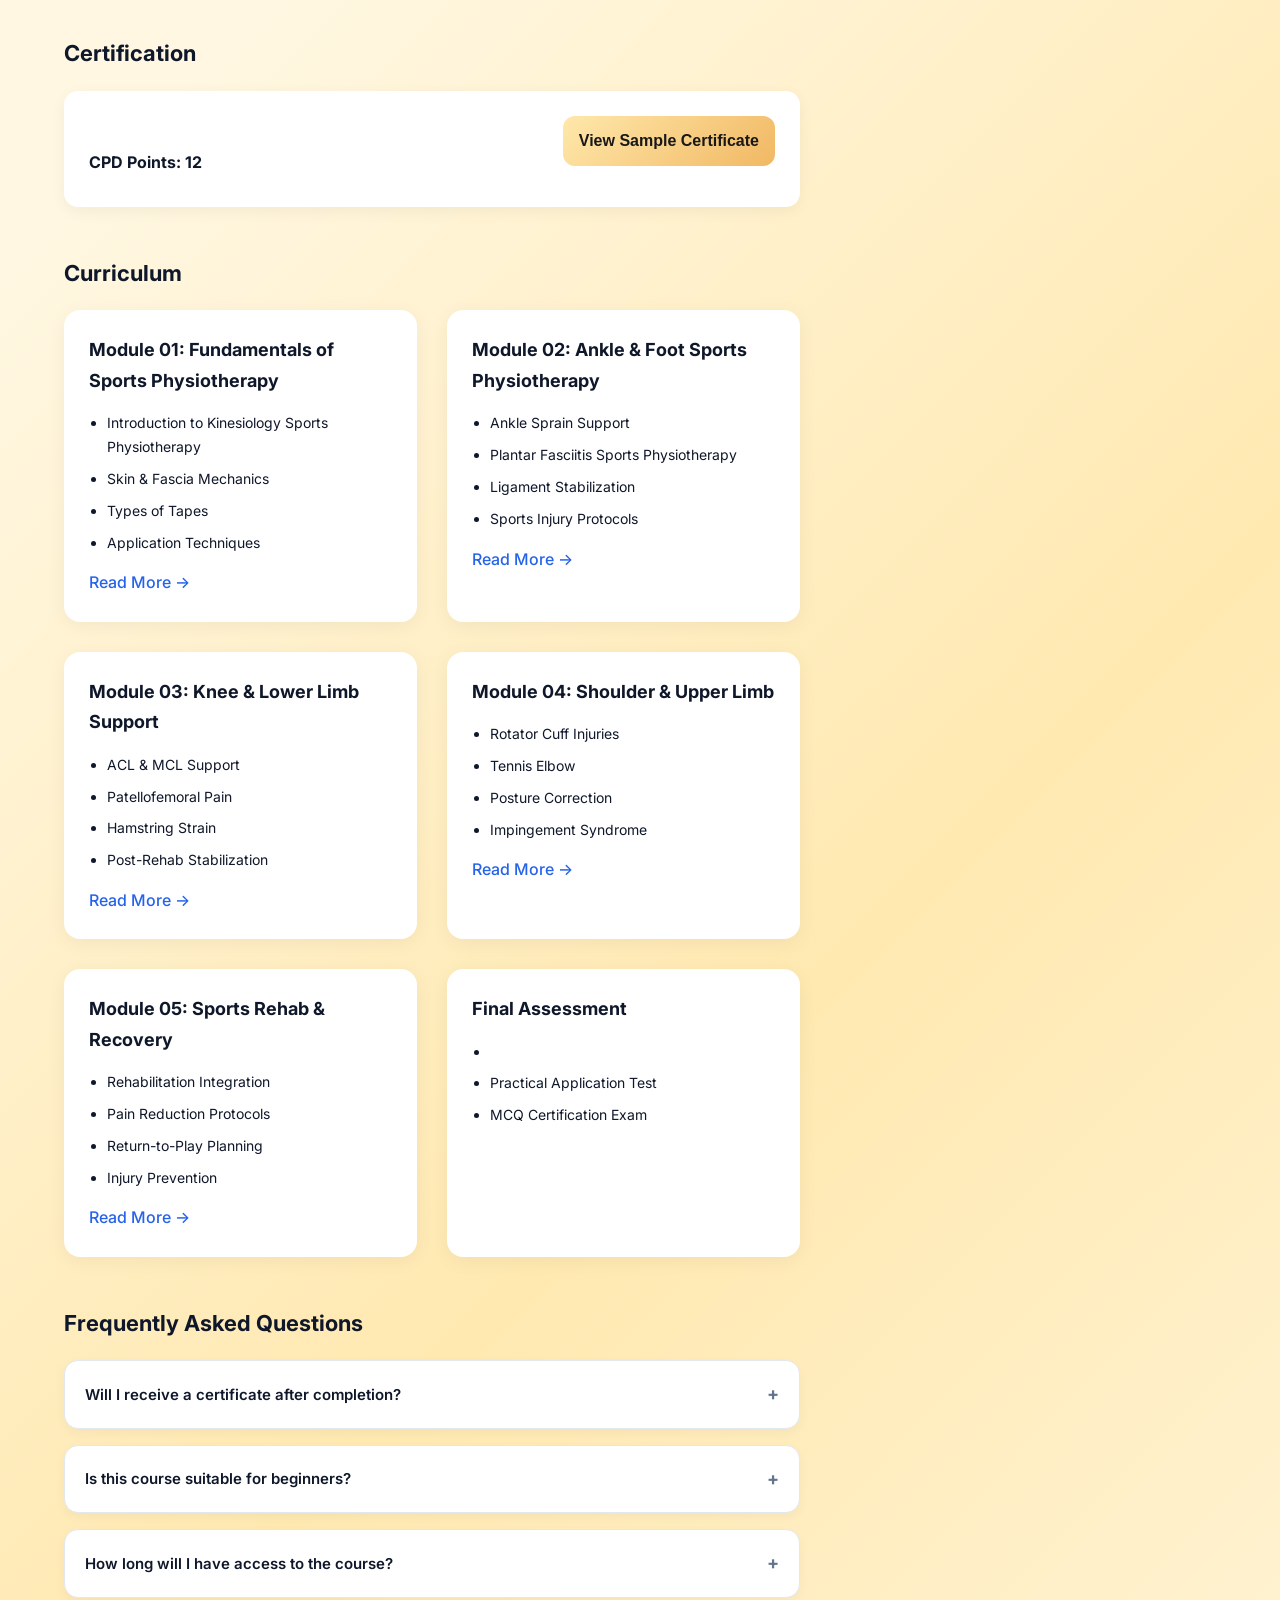
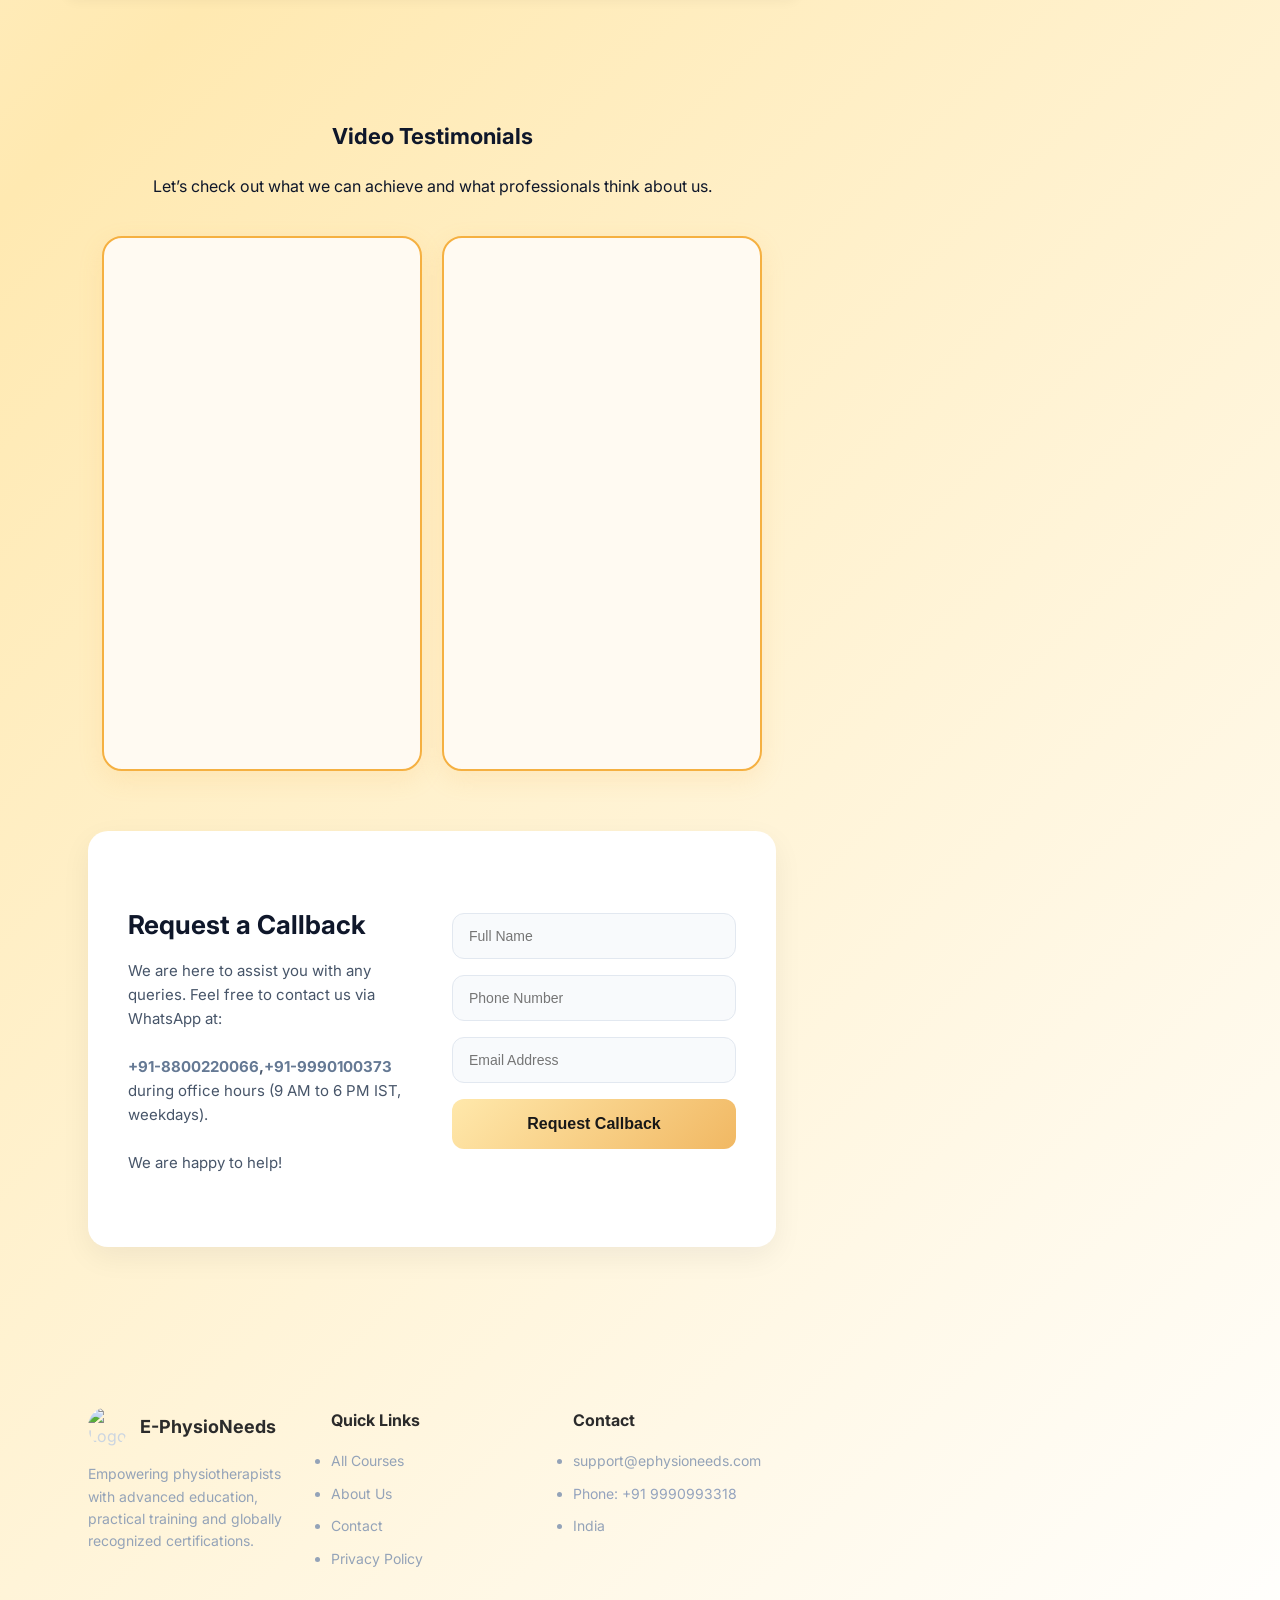
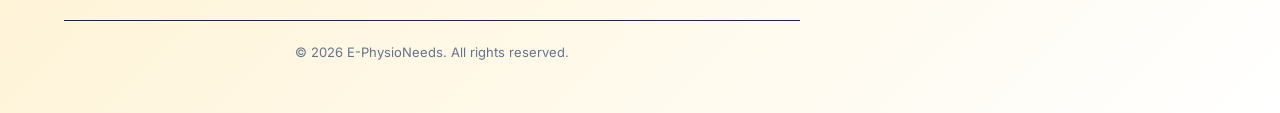
==== commit d56dcc68: "rework all course pages" ====
--- a/certificate.html
+++ b/certificate.html
@@ -3,10 +3,9 @@
 <head>
   <meta charset="UTF-8" />
   <meta name="viewport" content="width=device-width, initial-scale=1.0" />
-  <title>Certification Course in Sports Physiotherapy and Rehab</title>
+  <title>Certification Course in Sports Physiotherapy</title>
   <link href="https://fonts.googleapis.com/css2?family=Inter:wght@400;500;600;700&display=swap" rel="stylesheet">
   <link rel="stylesheet" href="course_style.css">
-  <link rel="stylesheet" href="course_mobile.css">
   <link rel="icon" type="image/png" href="https://d502jbuhuh9wk.cloudfront.net/logos/62bd97c60cf2f0525dc732d0.png?v=8">
   <meta name="viewport" content="width=device-width, initial-scale=1.0">
 </head>
@@ -25,18 +24,18 @@
             </a>
           </div>
           <div class="header-heading">
-            <h1>Certification in Sports Physiotherapy and Rehabilitation</h1>
-            <p class="subtitle">Kinesiology, Sports and Biomechanical Physiotherapy</p>
+            <h1>Certification in Sports Physiotherapy</h1>
+            <p class="subtitle">Kinesiology, Sports and Biomechanical Sports Physiotherapy</p>
           </div>
         </div>
       </div>
 
       <div class="video-preview" id="videoPreview">
-        <img src="Sports-Injury-Thumbnail.jpeg" alt="Course preview">
+        <img src="https://github.com/Adi-Ida404/Arunalaya-course/blob/main/Sports-Injury-Thumbnail.jpeg?raw=true" alt="Course preview">
         <div class="play-btn" onclick="loadVideo()">▶</div>
       </div>
       <div class="stats">
-        <div>⭐ 4.8 rating (2,847 reviews)</div>
+        <div>⭐ 4.8 rating</div>
         <div>👨‍🎓 12,340 students</div>
         <div>⏱ 8 weeks • 5-7 hrs/week</div>
       </div>
@@ -52,14 +51,14 @@
       </div>
 
       <div class="section">
-        <h2>What you'll learn</h2>
+        <h2 class="section-title">What you'll learn</h2>
         <div class="learn-list">
-          <div class="learn-item"><span><img src="https://images.pexels.com/photos/8219158/pexels-photo-8219158.jpeg"></span>Learn Kinesiology, Rigid, Semi-elastic Physiotherapy.</div>
+          <div class="learn-item"><span><img src="https://images.pexels.com/photos/8219158/pexels-photo-8219158.jpeg"></span>Learn Kinesiology, Rigid, Semi-elastic Sports Physiotherapy.</div>
           <div class="learn-item"><span><img src="https://images.pexels.com/photos/5794057/pexels-photo-5794057.jpeg"></span>Understand the Physiology for effective treatment.</div>
-          <div class="learn-item"><span><img src="https://images.pexels.com/photos/8219158/pexels-photo-8219158.jpeg"></span>Practical demonstrations with clinical case studies.</div>
+          <div class="learn-item"><span><img src="https://images.pexels.com/photos/8219158/pexels-photo-8219158.jpeg"></span>Practical demonstrations with case studies.</div>
           <div class="learn-item"><span><img src="https://images.pexels.com/photos/5794057/pexels-photo-5794057.jpeg"></span>Application in 200+ conditions.</div>
-          <div class="learn-item"><span><img src="https://images.pexels.com/photos/8219158/pexels-photo-8219158.jpeg"></span> Perform biomechanical Physiotherapy.</div>
-          <div class="learn-item"><span><img src="https://images.pexels.com/photos/8219158/pexels-photo-8219158.jpeg"></span>Advanced techniques like combination Physiotherapy.</div>
+          <div class="learn-item"><span><img src="https://images.pexels.com/photos/8219158/pexels-photo-8219158.jpeg"></span> Perform biomechanical Sports Physiotherapy.</div>
+          <div class="learn-item"><span><img src="https://images.pexels.com/photos/8219158/pexels-photo-8219158.jpeg"></span>Advanced techniques like combination Sports Physiotherapy.</div>
         </div>
       </div>
 
@@ -108,7 +107,7 @@
 
       <!-- Eligibility -->
       <div class="section">
-        <h2>Eligibility</h2>
+        <h2 class="section-title">Eligibility</h2>
         <ul class="eligibility-list">
           <li>BPT</li>
           <li>MPT</li>
@@ -118,7 +117,7 @@
         </ul>
       </div>
 
-      <!-- ================= ACCREDITATIONS ================= -->
+      <!--  ACCREDITATIONS  -->
       <section class="section accreditation-section">
         <h2 class="section-title">Accreditations</h2>
 
@@ -165,59 +164,19 @@
               <img src="https://encrypted-tbn0.gstatic.com/images?q=tbn:ANd9GcSzkZxfZpy2Dmo79ltSDT-8pK326NKdttpC3w&s" alt="Accreditation 5">
             </div>
 
-            <div class="accreditation-card">
-              <img src="https://media.licdn.com/dms/image/v2/C510BAQFmlUdxfHR-LA/company-logo_200_200/company-logo_200_200/0/1631435651230/government_of_india_official_logo?e=2147483647&v=beta&t=zUozBP9gchxBU2KLD9DvetkSTjK4zkDSd2TCr2N8EVA" alt="Accreditation 1">
-            </div>
-
-            <div class="accreditation-card">
-              <img src="https://encrypted-tbn0.gstatic.com/images?q=tbn:ANd9GcTQlPk_F0_y9FrfhgAh6MxdcJQU8hiaqNbDtA&s" alt="Accreditation 2">
-            </div>
-
-            <div class="accreditation-card">
-              <img src="https://5.imimg.com/data5/SELLER/Default/2021/7/FP/IX/YM/105526237/gst-registration-services.png" alt="Accreditation 3">
-            </div>
-
-            <div class="accreditation-card">
-              <img src="https://physioneedsacademy.uk/wp-content/uploads/2025/08/Untitled-design.png" alt="Accreditation 4">
-            </div>
-
-            <div class="accreditation-card">
-              <img src="https://encrypted-tbn0.gstatic.com/images?q=tbn:ANd9GcSzkZxfZpy2Dmo79ltSDT-8pK326NKdttpC3w&s" alt="Accreditation 5">
-            </div>
-
-            <div class="accreditation-card">
-              <img src="https://png.pngtree.com/png-vector/20220905/ourmid/pngtree-iso-14001-certified-company-logo-badge-png-image_6137639.png" alt="Accreditation 1">
-            </div>
-
-            <div class="accreditation-card">
-              <img src="https://encrypted-tbn0.gstatic.com/images?q=tbn:ANd9GcTQlPk_F0_y9FrfhgAh6MxdcJQU8hiaqNbDtA&s" alt="Accreditation 2">
-            </div>
-
-            <div class="accreditation-card">
-              <img src="https://5.imimg.com/data5/SELLER/Default/2021/7/FP/IX/YM/105526237/gst-registration-services.png" alt="Accreditation 3">
-            </div>
-
-            <div class="accreditation-card">
-              <img src="https://physioneedsacademy.uk/wp-content/uploads/2025/08/Untitled-design.png" alt="Accreditation 4">
-            </div>
-
-            <div class="accreditation-card">
-              <img src="https://encrypted-tbn0.gstatic.com/images?q=tbn:ANd9GcSzkZxfZpy2Dmo79ltSDT-8pK326NKdttpC3w&s" alt="Accreditation 5">
-            </div>
-
           </div>
         </div>
       </section>
 
       <!-- CPD Certificate Section -->
-      <section class="cpd-section">
-
-        <h2>Certification & CPD</h2>
+      <section class="section">
+
+        <h2 class="section-title">Certification</h2>
 
         <div class="cpd-card">
           <div class="cpd-left">
-            <h4>CSPRS Certified Specialist</h4>
-            <p><strong>CPD Points:</strong> 12</p>
+            <h5 Sports Physiotherapy Certification
+            <br></br><b>CPD Points:</b> 12</p></h5>
           </div>
 
           <div class="cpd-right">
@@ -235,7 +194,7 @@
         <div class="certificate-overlay" onclick="closeCertificateModal()"></div>
 
         <div class="certificate-content">
-          <img src="https://d502jbuhuh9wk.cloudfront.net/courses/645b4141e4b08c3db6046d0a/GMcUm5.png" alt="Sample Certificate">
+          <img src="https://d502jbuhuh9wk.cloudfront.net/courses/64525a61e4b070504d0f60c3/olvbZ1.png" alt="Sample Certificate">
 
           <div class="certificate-actions">
             <button class="btn-secondary" onclick="shareCertificate()">
@@ -258,9 +217,9 @@
             <div class="curriculum-card">
               <h3>Module 01: Fundamentals of Sports Physiotherapy</h3>
               <ul>
-                <li>Introduction to Kinesiology Physiotherapy</li>
+                <li>Introduction to Kinesiology Sports Physiotherapy</li>
                 <li>Skin & Fascia Mechanics</li>
-                <li>Types of Clinical Tapes</li>
+                <li>Types of Tapes</li>
                 <li>Application Techniques</li>
               </ul>
               <a href="#" class="read-more">Read More →</a>
@@ -268,10 +227,10 @@
 
             <!-- Module 02 -->
             <div class="curriculum-card">
-              <h3>Module 02: Ankle & Foot Physiotherapy</h3>
+              <h3>Module 02: Ankle & Foot Sports Physiotherapy</h3>
               <ul>
                 <li>Ankle Sprain Support</li>
-                <li>Plantar Fasciitis Physiotherapy</li>
+                <li>Plantar Fasciitis Sports Physiotherapy</li>
                 <li>Ligament Stabilization</li>
                 <li>Sports Injury Protocols</li>
               </ul>
@@ -318,7 +277,7 @@
             <div class="curriculum-card">
               <h3>Final Assessment</h3>
               <ul>
-                <li>Clinical Case Evaluation</li>
+                <li Case Evaluation</li>
                 <li>Practical Application Test</li>
                 <li>MCQ Certification Exam</li>
               </ul>
@@ -338,7 +297,7 @@
             <span class="faq-icon">+</span>
           </div>
           <div class="faq-answer">
-            Yes, you will receive a Certification upon successful completion of the course.
+            Yes, you will receive a certification upon successful completion of the course.
           </div>
         </div>
 
@@ -364,15 +323,59 @@
 
       </div>
 
+      <section class="video-testimonials">
+        <div class="video-container">
+
+          <!-- Left Side -->
+          <div class="section">
+            <h2 class="section-title">Video Testimonials</h2>
+            <p>
+              Let’s check out what we can achieve and what
+              professionals think about us.
+            </p>
+          </div>
+
+          <!-- Right Side -->
+          <div class="video-grid">
+
+            <div class="video-card">
+              <div class="video-wrapper">
+                <iframe 
+                  src="https://player.vimeo.com/video/1004503756"
+                  allow="autoplay; fullscreen; picture-in-picture"
+                  allowfullscreen>
+                </iframe>
+              </div>
+            </div>
+
+            <div class="video-card">
+              <div class="video-wrapper">
+                <iframe 
+                  src="https://player.vimeo.com/video/1004504937"
+                  allow="autoplay; fullscreen; picture-in-picture"
+                  allowfullscreen>
+                </iframe>
+              </div>
+            </div>
+
+          </div>
+
+        </div>
+      </section>
+
       <!-- ================= REQUEST CALLBACK ================= -->
       <section class="callback-section">
         <div class="callback-card">
 
-          <div class="callback-left">
-            <h2>Request a Callback</h2>
+          <div class="section callback-left">
+            <h2 class="section-title">Request a Callback</h2>
             <p>
               We are here to assist you with any queries.
-              Feel free to contact us via WhatsApp at +91-8800220066, +91-9990100373 during office hours (9 AM to 6 PM IST, weekdays).
+              Feel free to contact us via WhatsApp at:
+              <br></br> 
+              <b><a href="tel:+918800220066" style="color: #657994; text-decoration: none;">+91-8800220066</a>,<a href="tel:+919990100373" style="color: #657994;  text-decoration: none;">+91-9990100373</a></b> during office hours (9 AM to 6 PM IST, weekdays).
+
+            <br></br>
 
               We are happy to help!
             </p>
@@ -410,8 +413,8 @@
               <h3>E-PhysioNeeds</h3>
             </div>
             <p>
-              Empowering physiotherapists with advanced clinical education,
-              practical training and globally recognized Certifications.
+              Empowering physiotherapists with advanced education,
+              practical training and globally recognized certifications.
             </p>
           </div>
 
@@ -431,7 +434,7 @@
             <h4>Contact</h4>
             <ul>
               <li><a href="https://mail.google.com/mail/?view=cm&fs=1&to=support@ephysioneeds.com&su=Support%20Request&body=Hello%20Team," target="_blank">support@ephysioneeds.com</a></li>
-              <li>Phone: +91 9990993318</li>
+              <li><a href="tel:+919990993318" style="color: #94A3BE;">Phone: +91 9990993318</a></li>
               <li>India</li>
             </ul>
           </div>
@@ -444,50 +447,49 @@
       </footer>
     </div>
 
-    <!-- RIGHT COLUMN (ENROLLMENT CARD) -->
-    <aside class="sidebar">
-      <div class="price">₹ 29,000 <span class="price-strike">₹70,000</span></div>
-      <div class="price-sub">One-time payment • Lifetime access</div>
-
-      <button class="btn-primary" onclick="openModal()">Enroll Now</button>
-
-      <ul class="features">
-        <li><span>✔</span>Get your basis clear in order to do on efficient</li>
-        <li><span>✔</span>Learn about 390+ conditions</li>
-        <li><span>✔</span>Treatment - Content over 30+ courses including Dry Needling, Soft Tissue Manual thrapy, KKMT, Taping, and lot more.</li>
-        <li><span>✔</span>Sports Rehab, Pain Management & Athlete Recovery</li>
-        <li><span>✔</span>Sports Nutrition</li>
-        <li><span>✔</span>Special Population</li>
-        <li><br></br></li>
-        <li><a href="fellowship.html">Check out our Fellowship Program => </a> </li>
-      </ul>
-
-    </aside>
-
-  </div>
-
-  <!-- ENROLL MODAL -->
-  <div class="enroll-modal" id="enrollModal">
-    <div class="modal-overlay" onclick="closeModal()"></div>
-
-    <div class="modal-content">
-      <h3>Complete Your Enrollment</h3>
-
-      <div class="price" id="modalPrice">
-        ₹ 29,000 <span class="price-strike" id="modalStrike">₹7000</span>
-      </div>
-
-      <button class="btn-primary" style="margin-top:20px;">
-        Proceed to Payment
-      </button>
-
-      <label style="display:flex; align-items:center; justify-content: center; gap:10px; margin-top:15px;">
-        <input type="checkbox" id="certificateOption" onchange="toggleCertificate()">
-        Pay ₹ 4,152/ month (EMI Option)
-      </label>
+        <!-- RIGHT COLUMN (ENROLLMENT CARD) -->
+        <aside class="sidebar">
+        <div class="price">₹ 29,000 <span class="price-strike">₹70,000</span></div>
+        <div class="price-sub">One-time payment • Lifetime access</div>
+
+        <button class="btn-primary" onclick="openModal()">Enroll Now</button>
+
+        <ul class="features">
+            <li><span>✔</span>Get your basis clear in order to do on efficient</li>
+            <li><span>✔</span>Learn about 390+ conditions</li>
+            <li><span>✔</span>Treatment - Content over 30+ courses including Dry Needling, Soft Tissue Manual thrapy, KKMT, Taping, and lot more.</li>
+            <li><span>✔</span>Sports Rehab, Pain Management & Athlete Recovery</li>
+            <li><span>✔</span>Sports Nutrition</li>
+            <li><span>✔</span>Special Population</li>
+            <li><br></br></li>
+            <li><a href="fellowship.html">Check out our Fellowship Program => </a> </li>
+        </ul>
+
+        </aside>
+
     </div>
-  </div>
-
+
+    <!-- ENROLL MODAL -->
+    <div class="enroll-modal" id="enrollModal">
+        <div class="modal-overlay" onclick="closeModal()"></div>
+
+        <div class="modal-content">
+        <h3>Complete Your Enrollment</h3>
+
+        <div class="price" id="modalPrice">
+            ₹ 29,000 <span class="price-strike" id="modalStrike">₹7000</span>
+        </div>
+
+        <button class="btn-primary" style="margin-top:20px;">
+            Proceed to Payment
+        </button>
+
+        <label style="display:flex; align-items:center; justify-content: center; gap:10px; margin-top:15px;">
+            <input type="checkbox" id="certificateOption" onchange="toggleCertificate()">
+            Pay ₹ 4,077/ month (EMI Option)
+        </label>
+        </div>
+    </div>
   <script>
     function toggleReadMore() {
       const content = document.getElementById("readMoreContent");
@@ -596,4 +598,4 @@
   </script>
 </body>
 
-</html>
+</html>
--- a/course_style.css
+++ b/course_style.css
@@ -1,16 +1,8 @@
-:root {
-  --space-xs: 8px;
-  --space-sm: 16px;
-  --space-md: 24px;
-  --space-lg: 40px;
-  --space-xl: 60px;
-}
-
 * { box-sizing: border-box; margin: 0; padding: 0; }
 
 body {
   font-family: 'Inter', -apple-system, BlinkMacSystemFont, 'Segoe UI', Roboto, sans-serif;
-  background: #f8fafc;
+  background: linear-gradient(135deg, #fff7e2 30%,  #ffe9b1 55%, #ffffff 100%);;
   color: #0f172a;
   line-height: 1.7;
   -webkit-font-smoothing: antialiased;
@@ -24,7 +16,7 @@
 }
 
 h2 {
-  margin-bottom: var(--space-sm);
+  margin-bottom: 16px;
   font-size: 22px;
   font-weight: 600;
   margin-bottom: 10px;
@@ -72,12 +64,12 @@
 .subtitle {
   font-size: 18px;
   color: #475569;
-  margin-bottom: var(--space-md);
+  margin-bottom: 10px;
 }
 
 .container {
   max-width: 1200px;
-  margin: var(--space-xl) auto;
+  margin: 20px auto;
   padding: 0 24px;
   display: grid;
   grid-template-columns: 2fr 1fr;
@@ -163,12 +155,14 @@
   font-weight: 600;
   cursor: pointer;
   transition: all 0.25s ease;
-  margin-bottom: var(--space-sm);
+  margin-bottom: 16px;
 }
 
 .btn-primary:hover {
   transform: translateY(-2px);
   box-shadow: 0 15px 30px rgba(79, 70, 229, 0.35);
+  background: black;
+  color: white;
 }
 
 /* Secondary Button */
@@ -181,7 +175,7 @@
   font-size: 14px;
   font-weight: 600;
   cursor: pointer;
-  margin-bottom: var(--space-sm);
+  margin-bottom: 16px;
   transition: all 0.2s ease;
 }
 
@@ -214,22 +208,6 @@
   margin-top: 2px;
 }
 
-/* Guarantee Box */
-.guarantee {
-  margin-top: 24px;
-  padding: 16px;
-  background: #ecfdf5;
-  border: 1px solid #bbf7d0;
-  border-radius: 12px;
-  font-size: 14px;
-  color: #065f46;
-}
-
-.guarantee strong {
-  display: block;
-  margin-bottom: 4px;
-}
-
 .stats{
   display: flex;
   gap: 24px;
@@ -244,7 +222,7 @@
   background: #f8fafc;
   padding: 16px 18px;
   border-radius: 14px;
-  margin: var(--space-md) 0;
+  margin:  0;
 }
 
 .instructor img {
@@ -354,7 +332,7 @@
 }
 
 /* Optional subtle hover */
-.eligibility-list li:hover {
+.eligibility-list li :hover {
   background: #e2e8f0;
 }
 
@@ -417,17 +395,12 @@
   text-decoration: underline;
 }
 
-/* FAQ Section */
-.faq-section {
-  margin-top: 40px;
-}
-
 .faq-card {
   background: #ffffff;
   border-radius: 14px;
   border: 1px solid #e2e8f0;
   padding: 18px 20px;
-  margin-bottom: var(--space-sm);
+  margin-bottom: 16px;
   box-shadow: 0 4px 12px rgba(0,0,0,0.04);
   transition: all 0.3s ease;
 }
@@ -463,13 +436,8 @@
   display: none;
 }
 
-/* ============================= */
-/* COURSE CURRICULUM*/
-/* ============================= */
-
 .curriculum-section {
   padding: 20px 20px;
-  background: #F8FAFC;
 }
 
 .section-title {
@@ -522,10 +490,6 @@
   text-decoration: underline;
 }
 
-/* ========================= */
-/* ENROLL MODAL */
-/* ========================= */
-
 .enroll-modal {
   position: fixed;
   inset: 0;
@@ -534,7 +498,9 @@
 }
 
 .enroll-modal.active {
-  display: block;
+  display: flex;
+  justify-content: center;
+  align-items: center;
 }
 
 .modal-overlay {
@@ -548,7 +514,9 @@
   position: relative;
   background: #ffffff;
   max-width: 420px;
-  margin: 100px auto;
+max-height: 400px;
+
+  margin: 0;
   padding: 30px;
   border-radius: 20px;
   box-shadow: 0 30px 60px rgba(0,0,0,0.2);
@@ -620,13 +588,10 @@
 
 body {
   overflow-x: clip;
-}s
-
-/* ================= FOOTER ================= */
+}
 
 .site-footer {
   width: 100%;
-  background: #fafafa;
   color: #cbd5e1;
   margin-top: 80px;
   padding: 60px 0 30px;
@@ -675,7 +640,7 @@
   line-height: 1.6;
 }
 
-.footercol ul {
+.footer col ul {
   list-style: none;
   padding: 0;
 }
@@ -706,8 +671,7 @@
 }
 
 .callback-section {
-  padding: 60px 24px;
-  background: #F8FAFC;
+  padding: 20px 24px;
 }
 
 .callback-card {
@@ -825,9 +789,13 @@
   padding: 20px 10px;
 }
 
+.cpd-title{
+  font-size: 18px;
+}
+
 /* Card */
 .cpd-card {
-  background: #f8fafc;
+  background: #ffffff;
   border-radius: 14px;
   padding: 25px;
   display: flex;
@@ -890,3 +858,697 @@
   gap: 15px;
 }
 
+.video-testimonials {
+  padding: 40px 20px;
+  text-align: center;
+}
+
+.section-title {
+  font-size: 36px;
+  font-weight: 700;
+  color: #222;
+  margin-bottom: 10px;
+}
+
+.section-subtitle {
+  color: #666;
+  font-size: 16px;
+  margin-bottom: 50px;
+}
+
+.video-grid {
+  display: flex;
+  justify-content: center;
+  gap: 20px;
+  margin-top: 20px;
+}
+
+.video-card {
+  background: #fffaf2; /* very light warm yellow */
+  border: 2px solid #f5b041; /* soft orange border */
+  border-radius: 20px;
+  padding: 20px;
+  width: 320px;
+  transition: 0.3s ease;
+  box-shadow: 0 8px 25px rgba(245, 176, 65, 0.15);
+}
+
+.video-card:hover {
+  transform: translateY(-8px);
+  box-shadow: 0 12px 30px rgba(245, 176, 65, 0.25);
+}
+
+.video-wrapper {
+  position: relative;
+  padding-bottom: 177.77%; /* 9:16 ratio */
+  height: 0;
+  overflow: hidden;
+  border-radius: 15px;
+}
+
+.video-wrapper iframe {
+  position: absolute;
+  top: 0;
+  left: 0;
+  width: 100%;
+  height: 100%;
+  border: 0;
+}
+
+@media (max-width: 768px) {
+  .container {
+    margin-top: 12px;
+    display: flex;
+    flex-direction: column;
+  }
+
+  .sectin{
+    padding-top: 0;
+    padding-bottom: 10px;
+  }
+
+  /* Header FIRST */
+  .course-header {
+    order: 1;
+  }
+
+  /* Properly center header */
+  .main-header {
+    display: flex;
+    flex-direction: column;
+    align-items: center;   /* Centers horizontally */
+    text-align: center;
+    gap: 5px;
+  }
+
+  /* Center the logo wrapper */
+  .header-img {
+    width: 50px;
+    height: 50px;
+    border-radius: 50%;
+    background-color: rgba(248, 213, 138, 0.2);
+    display: flex;
+    align-items: center;
+    justify-content: center;
+    border: 1px solid rgba(255, 174, 0, 0.2);
+  }
+
+  /* Logo image */
+  .main-header img {
+    width: 40px;
+    height: auto;
+    object-fit: cover;
+  }
+
+  h1 {
+    font-size: 18px;
+    font-weight: 700;
+    letter-spacing: -0.5px;
+    line-height: 1.2;
+  }
+
+  .learn-list {
+    display: block;
+  }
+
+  .learn-item {
+    margin-bottom: 18px;
+  }
+
+  .subtitle {
+    font-size: 10px;
+    color: #475569;
+    margin: 6px 0 6px 0;
+    line-height: 1.3;
+  }
+
+  /* Payment card SECOND */
+  .sidebar {
+    order: 2;
+    margin-top: 8px;
+    padding: 20px;
+    border-radius: 16px;
+  }
+
+  /* Video THIRD */
+  .video-preview {
+    order: 3;
+    margin-top: 0;
+  }
+
+  .stats,
+  .instructor,
+  .section {
+    order: 4;
+    font-size: 12px;
+  }
+
+  .video-preview img {
+    height: 240px;
+    object-fit: cover;
+  }
+  
+  .instructor img{
+    width: 52px;
+    height: 52px;
+  }
+
+  .instructor-name span{
+    font-size: 12px;
+    font-weight: 400;
+    line-height: 0.5;
+  }
+
+  
+  .created-by {
+    font-size: 10px;
+    color: #64748b;
+    margin-bottom: 2px;
+  }
+
+  .learn-item{
+    font-size: 14px;
+    padding-bottom: 12px;
+  }
+
+  .section h2{
+    font-size: 18px;
+    font-weight: 600;
+    margin-bottom: 8px;
+  }
+
+  .logo-track {
+    gap: 40px;
+    animation: scrollLogos 18s linear infinite;
+  }
+
+  .logo-track img {
+    height: 45px;
+  }
+
+  .section-text{
+    font-size: 14px;
+  }
+
+  .eligibility-list li{
+    font-size: 12px;
+    padding: 2px 12px 2px 8px;
+  }
+
+  .faq-question{
+    font-size: 12px;
+  }
+
+  .faq-question span{
+    padding-right: 5px;
+  }
+
+  .faq-answer{
+    font-size: 12px;
+  }
+
+  .faq-card{
+    padding: 12px 16px;
+    margin-right: 5px;
+  }
+
+  .about-list li {
+    font-size: 12px;
+  }
+
+  .price{
+    font-size: 24px;
+    font-weight: 600;
+    text-align: center;
+  }
+
+  .btn-primary{
+    padding: 12px;
+    font-size: 14px;
+  }
+
+  .instructor{
+    padding: 8px 8px;
+  }
+
+  /* Collapse sidebar content */
+  .sidebar {
+    position: relative;
+    padding: 20px;
+  }
+
+  /* Hide everything except price + primary button */
+  .sidebar .price-sub,
+  .sidebar .btn-secondary,
+  .sidebar .features {
+    display: none;
+  }
+
+  /* Make it compact */
+  .sidebar {
+    position: fixed;
+    top:80vh;
+    left: 0;
+    right: 0;
+    z-index: 1000;
+    border-radius: 0;
+    padding: 16px;
+  }
+  
+  .price {
+    font-size: 26px;
+  }
+
+  .modal-content{
+    border-radius: 0;
+  }
+
+  .curriculum-section {
+    overflow: hidden;   /* prevents section overflow */
+  }
+
+  .curriculum-scroll {
+    overflow-x: auto;
+    overflow-y: hidden;
+    width: 80vw;
+    -webkit-overflow-scrolling: touch;
+  }
+
+  .curriculum-row {
+    display: flex !important;
+    gap: 5px;
+    padding: 10px 0;
+  }
+
+  .curriculum-card {
+    flex: 0 0 100%;      /* card width */
+    max-width: 98%;
+    padding: 10px; 
+  }
+
+  .curriculum-card h3 {
+    font-size: 12px;
+    margin-bottom: 8px;
+  }
+
+  .curriculum-card ul {
+    padding-left: 12px;
+    margin-bottom: 8px;
+  }
+
+  .curriculum-card li {
+    margin-bottom: 8px;
+    font-size: 12px;
+  }
+
+   .site-footer {
+    padding: 40px 0 20px;
+  }
+
+  .footer-container {
+    grid-template-columns: 1fr;
+    gap: 30px;
+  }
+
+  .footer-col {
+    text-align: left;
+    font-size: 12px;
+  }
+
+  .section,
+  .curriculum-section,
+  .faq-section,
+  .video-testimonials,
+  .callback-section,
+  .cpd-section {
+    margin: 24px 0;        /* uniform vertical spacing */
+    padding: 16px 0;      /* tighter than before */
+  }
+
+  /* Normalize headings spacing */
+  .section h2,
+  .section-title,
+  .cpd-title {
+    margin-bottom: 12px;
+  }
+
+  /* Reduce extra bottom margins from lists/cards */
+  .learn-list,
+  .eligibility-list,
+  .curriculum-row,
+  .video-grid {
+    margin-bottom: 0;
+  }
+
+  .footer-bottom {
+    font-size: 12px;
+    padding-top: 15px;
+  }
+
+  .stats{
+    font-size: 10px;
+  }
+
+  .footer-brand{
+    justify-content: center;
+  }
+
+  .callback-section{
+    padding: 30px 16px;
+  }
+
+  .callback-card {
+    display: flex;              /* change from grid */
+    flex-direction: column;     /* stack vertically */
+    gap: 30px;
+    padding: 28px;
+  }
+
+  .callback-left {
+    width: 100%;
+  }
+
+  .callback-left h2{
+    font-size: 16px;
+  }
+
+  .callback-left p{
+    font-size: 12px;
+  }
+
+
+  .callback-form {
+    width: 100%;
+  }
+
+  .form-group input {
+    padding: 16px;
+    font-size: 15px;
+  }
+
+  .btn-primary {
+    padding: 16px;
+    font-size: 15px;
+  }
+
+  .accreditation-card {
+    padding: 30px;
+  }
+
+  .logo-track {
+    gap: 40px;
+    animation-duration: 18s;
+  }
+
+  .logo-track img {
+    height: 45px;
+  }
+
+  .accreditation-card {
+    flex: 0 0 140px;
+    max-width: 140px;
+    padding: 16px;
+  }
+
+  .accreditation-card img {
+    max-height: 40px;
+  }
+
+  .accreditation-scroll{
+    max-width: 85vw;
+  }
+
+  .cpd-card {
+    flex-direction: column;
+    align-items: flex-start;
+    justify-content: center;
+  }
+
+  .cpd-left h4{
+    font-size: 18px;
+  }
+
+  .video-card {
+    width: 100%;
+    max-width: 350px;
+  }
+
+  .video-grid{
+    display: block;
+  }
+
+    .video-testimonials{
+    padding-top: 10px;
+    }
+
+  /* Reduce overall vertical spacing on mobile */
+  .section {
+    margin: 8px 0 !important;
+  }
+
+  .faq-section {
+    margin-top: 16px;
+  }
+
+  .video-testimonials {
+    padding: 20px 10px;
+  }
+
+  .callback-section {
+    padding: 20px 12px;
+  }
+
+  .cpd-section {
+    padding: 10px 8px;
+  }
+
+  h1 {
+    margin-bottom: 4px;
+  }
+
+  .section h2 {
+    margin-bottom: 6px;
+  }
+
+  .section-title {
+    font-size: 22px;
+    margin-bottom: 12px;
+  }
+
+  .section-subtitle {
+    margin-bottom: 20px;
+  }
+
+  .faq-card,
+  .curriculum-card,
+  .cpd-card,
+  .callback-card {
+    padding: 12px;
+  }
+
+  .sidebar {
+    padding: 12px;
+  }
+
+  .learn-item {
+    margin-bottom: 10px;
+  }
+
+  .features li {
+    margin-bottom: 8px;
+  }
+
+  .eligibility-list {
+    gap: 8px;
+  }
+
+  .faq-item {
+    margin-bottom: 10px;
+  }
+
+  .sidebar {
+  position: fixed;
+  bottom: 0;
+  left: 0;
+  right: 0;
+  z-index: 1000;
+  border-radius: 16px 16px 0 0;
+  padding: 14px 16px;
+  box-shadow: 0 -8px 20px rgba(0,0,0,0.12);
+  }
+  /* Normalize spacing for all sections */
+  .section,
+  .curriculum-section,
+  .cpd-section,
+  .faq-section,
+  .video-testimonials,
+  .callback-section {
+    margin: 6px 0 !important;
+    padding: 8px 12px !important;
+  }
+
+  /* Kill phantom top/bottom spacing from children */
+  .section > *:first-child,
+  .curriculum-section > *:first-child,
+  .cpd-section > *:first-child,
+  .faq-section > *:first-child,
+  .video-testimonials > *:first-child,
+  .callback-section > *:first-child {
+    margin-top: 0 !important;
+  }
+
+  .section > *:last-child,
+  .curriculum-section > *:last-child,
+  .cpd-section > *:last-child,
+  .faq-section > *:last-child,
+  .video-testimonials > *:last-child,
+  .callback-section > *:last-child {
+    margin-bottom: 0 !important;
+  }
+
+  /* Headings */
+  .section h2,
+  .section-title,
+  .cpd-title {
+    margin: 0 0 6px 0 !important;
+  }
+
+  /* Eligibility list spacing */
+  .eligibility-list {
+    margin: 6px 0 0 0 !important;
+    padding: 0 !important;
+    gap: 8px !important;
+  }
+
+  /* Tighten global vertical rhythm */
+  .container {
+    gap: 6px !important;
+  }
+
+  .stats {
+    margin-top: 8px !important;
+  }
+
+  .instructor {
+    margin: 6px 0 !important;
+  }
+
+  section,
+  .section,
+  .curriculum-section,
+  .cpd-section,
+  .faq-section,
+  .video-testimonials,
+  .callback-section {
+    margin-top: 16px !important;
+    margin-bottom: 16px !important;
+    padding-top: 16px !important;
+    padding-bottom: 16px !important;
+  }
+
+  .callback-card {
+    padding: 25px;
+  }
+
+  .video-card{
+    margin-bottom: 20px;
+  }
+
+  .container {
+    margin-top: 0;
+  }
+
+  body {
+    padding-top: 0;
+  }
+
+  h5{
+    font-size: 14px;
+  }
+
+  .callback-card {
+    display: flex !important;
+    flex-direction: column !important;
+    gap: 20px !important;
+  }
+
+  .callback-left,
+  .callback-form {
+    width: 100% !important;
+  }
+
+  .callback-left {
+    order: 1;
+  }
+
+  .callback-form {
+    order: 2;
+  }
+}
+
+h2{
+  margin-bottom: 16px;
+}
+
+h5{
+  font-size: 16px;
+}
+
+.section {
+  padding: 16px 0 !important;
+}
+
+/* Mobile */
+@media (max-width: 768px) {
+  .section {
+    padding: 8px 0 !important;
+  }
+}
+
+@media (max-width: 768px) {
+
+  /* CPD Card layout on mobile */
+  .cpd-card {
+    flex-direction: column;
+    align-items: center;      /* centers everything */
+    text-align: center;      /* center text */
+    gap: 12px;
+  }
+
+  /* Make heading text smaller */
+  .cpd-left h5 {
+    font-size: 13px;         /* smaller title */
+    line-height: 1.4;
+    text-align: center;
+  }
+
+  .cpd-left b {
+    font-size: 12px;         /* CPD Points smaller */
+  }
+
+  /* Center the button */
+  .cpd-right {
+    width: 100%;
+    display: flex;
+    justify-content: center;
+  }
+
+  .cpd-right .btn-primary {
+    width: auto;            /* don’t stretch full width */
+    min-width: 200px;      /* nice button size */
+    padding: 12px 20px;
+    font-size: 13px;
+  }
+}
+
+.instructor{
+  padding: 12px;
+  margin-top: 20px;
+  background: white;
+}
+
+.template-container[_ngcontent-ng-c3330229591] {
+    position: relative;
+  padding: 0;
+margin: 0;
+}
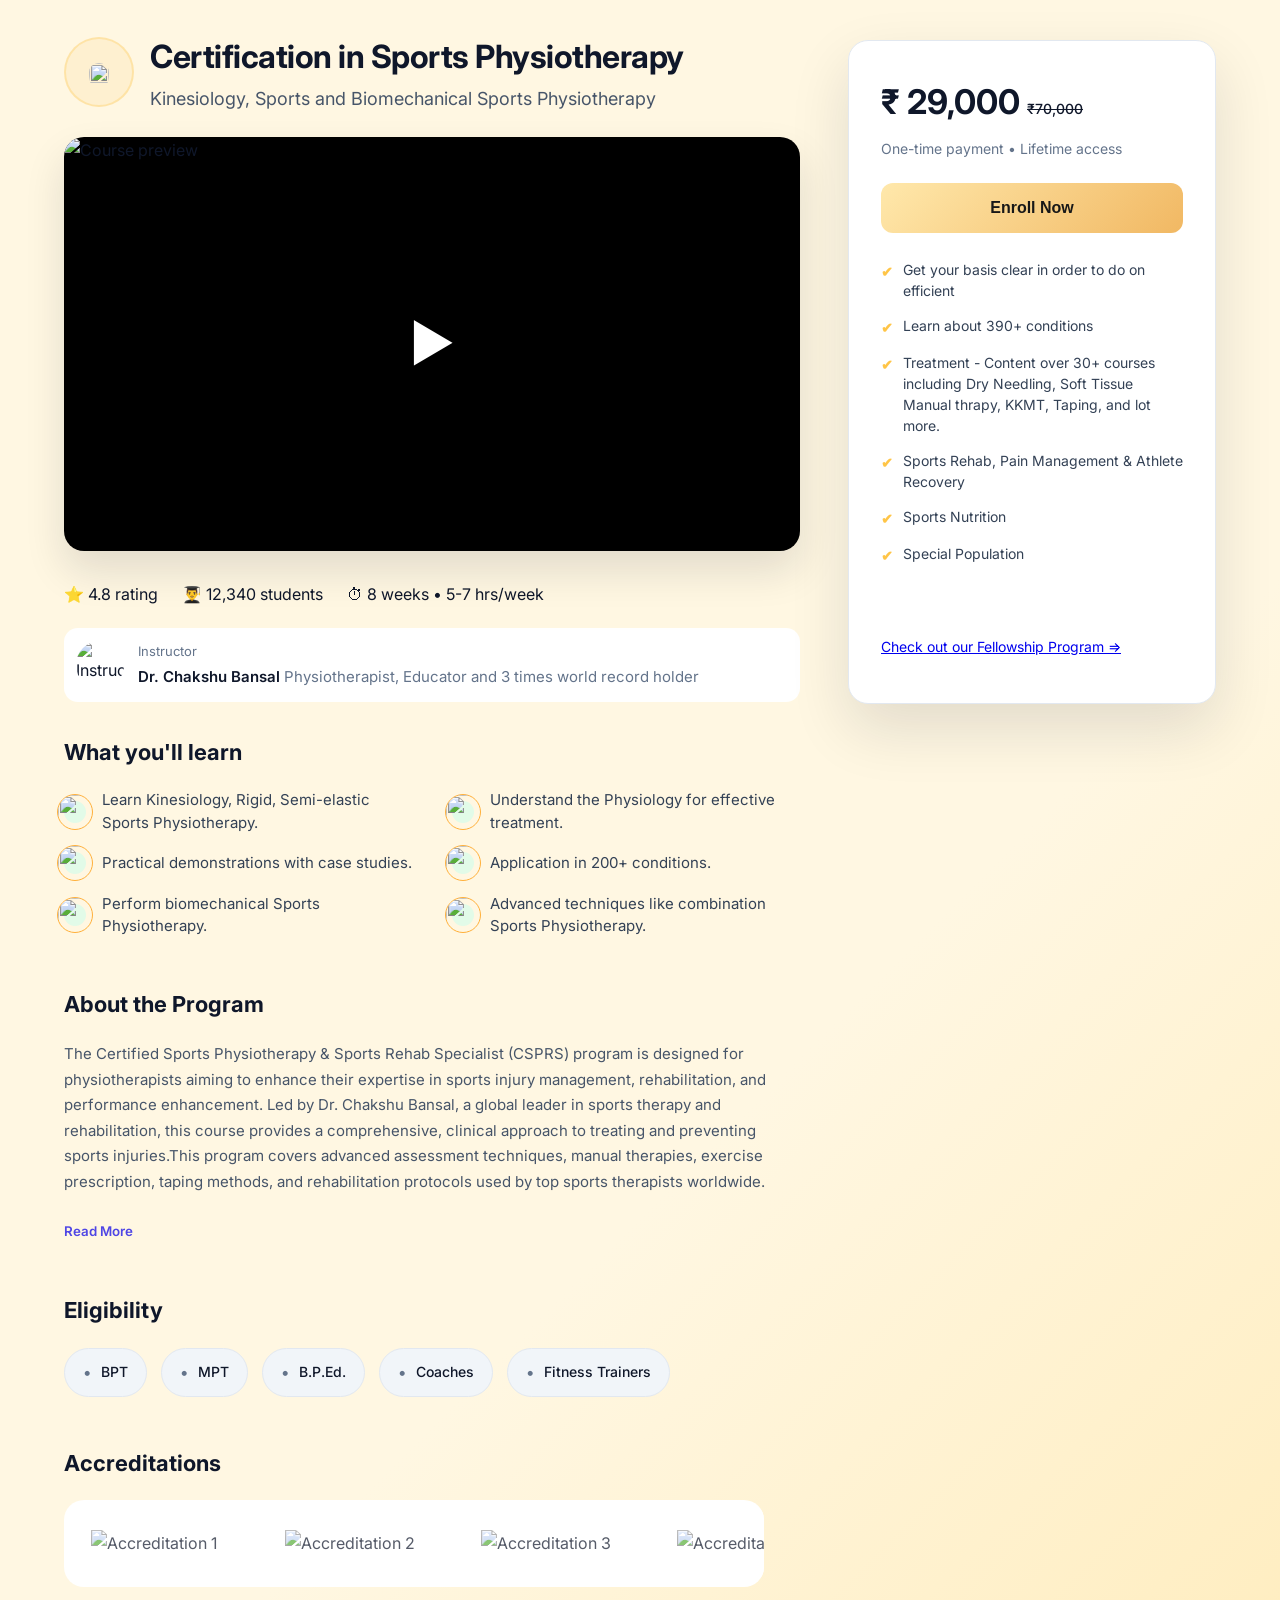
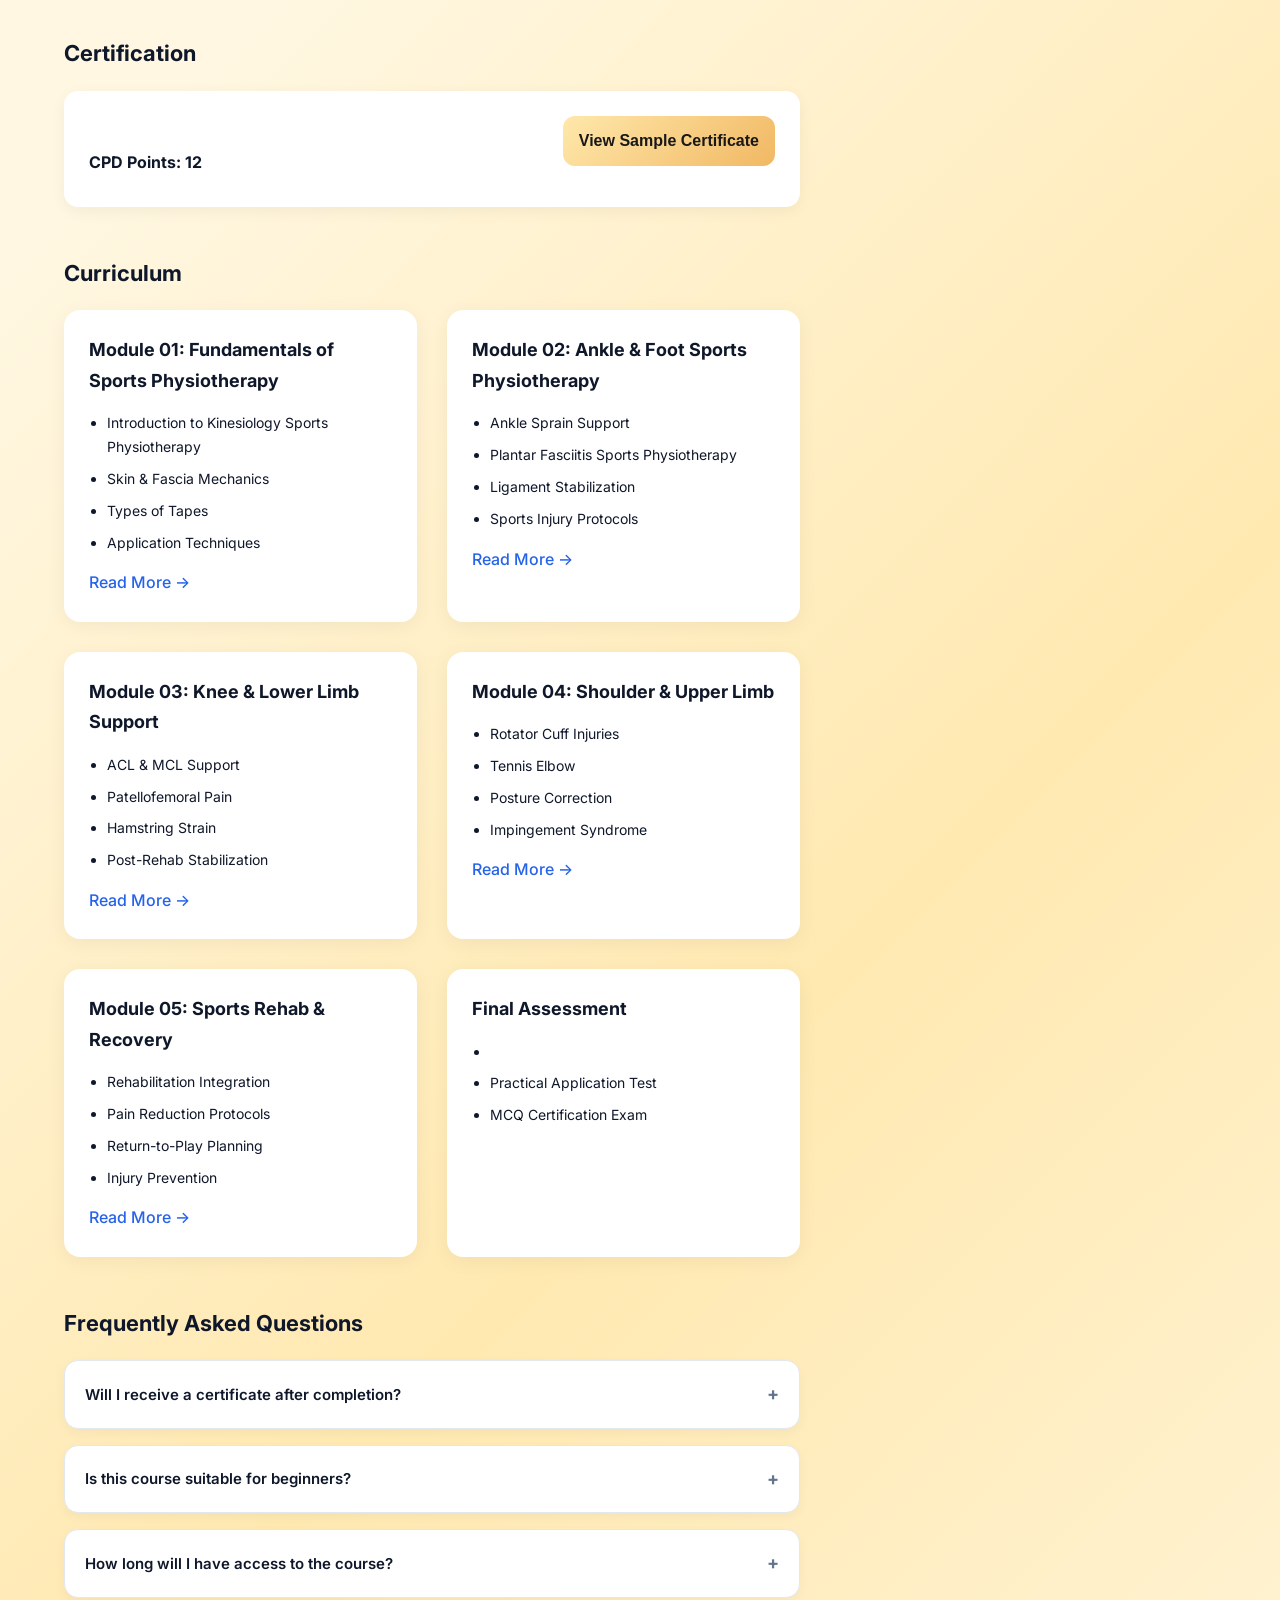
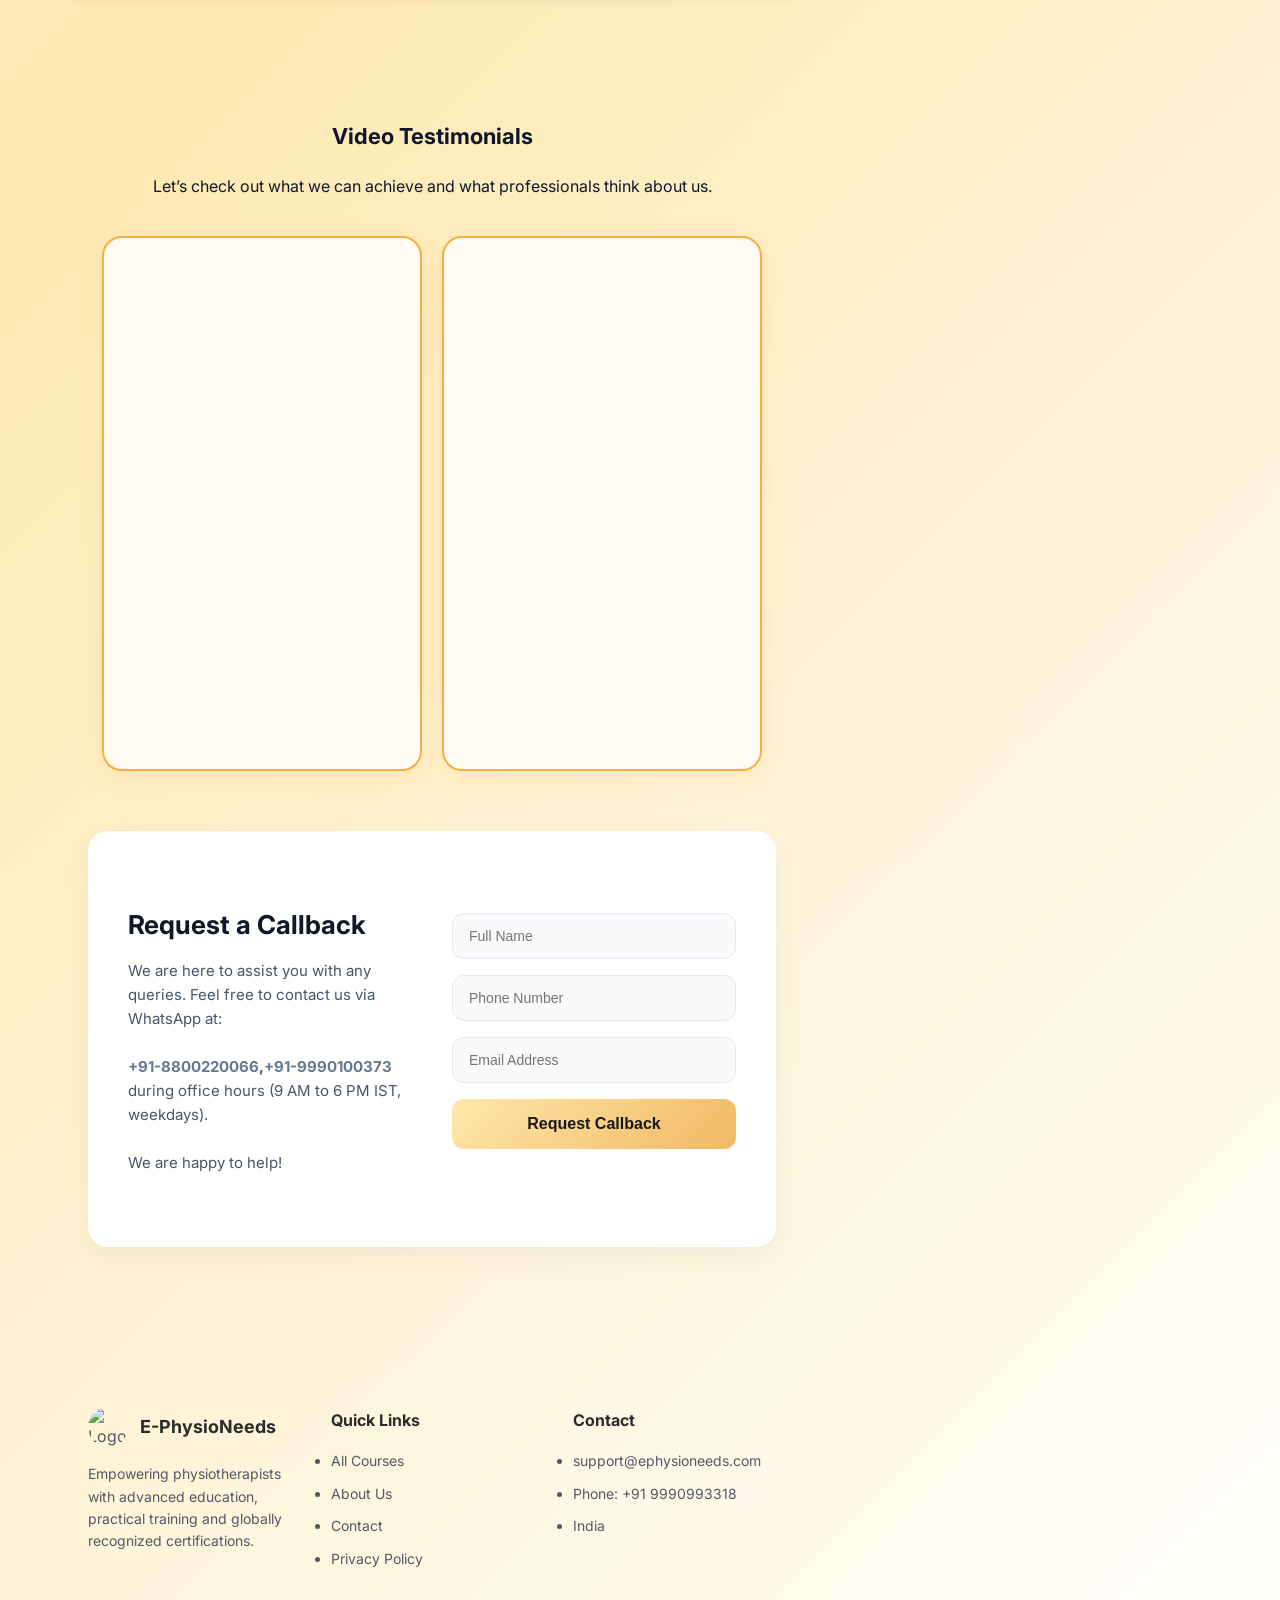
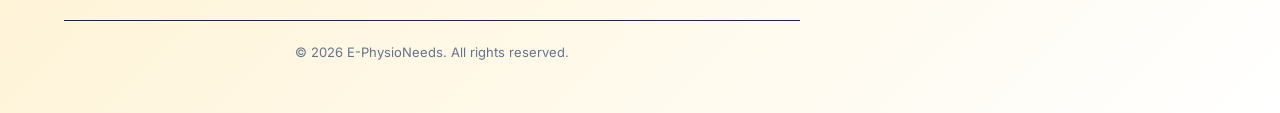
==== commit 4415900c: "make draft homepage" ====
--- a/certificate.html
+++ b/certificate.html
@@ -434,7 +434,7 @@
             <h4>Contact</h4>
             <ul>
               <li><a href="https://mail.google.com/mail/?view=cm&fs=1&to=support@ephysioneeds.com&su=Support%20Request&body=Hello%20Team," target="_blank">support@ephysioneeds.com</a></li>
-              <li><a href="tel:+919990993318" style="color: #94A3BE;">Phone: +91 9990993318</a></li>
+              <li><a href="tel:+919990993318" style="text-decoration: none;">Phone: +91 9990993318</a></li>
               <li>India</li>
             </ul>
           </div>
--- a/course_style.css
+++ b/course_style.css
@@ -592,7 +592,7 @@
 
 .site-footer {
   width: 100%;
-  color: #cbd5e1;
+  color: #525964;
   margin-top: 80px;
   padding: 60px 0 30px;
   border-radius: 20px 20px 0 0;
@@ -636,7 +636,7 @@
 .footer-col p,
 .footer-col li {
   font-size: 14px;
-  color: #94a3b8;
+  color: #525964;
   line-height: 1.6;
 }
 
@@ -650,7 +650,7 @@
 }
 
 .footer-col ul li a {
-  color: #94a3b8;
+  color: #525964;
   text-decoration: none;
   transition: 0.2s ease;
 }
@@ -1549,6 +1549,6 @@
 
 .template-container[_ngcontent-ng-c3330229591] {
     position: relative;
-  padding: 0;
-margin: 0;
+    padding: 0;
+    margin: 0;
 }
